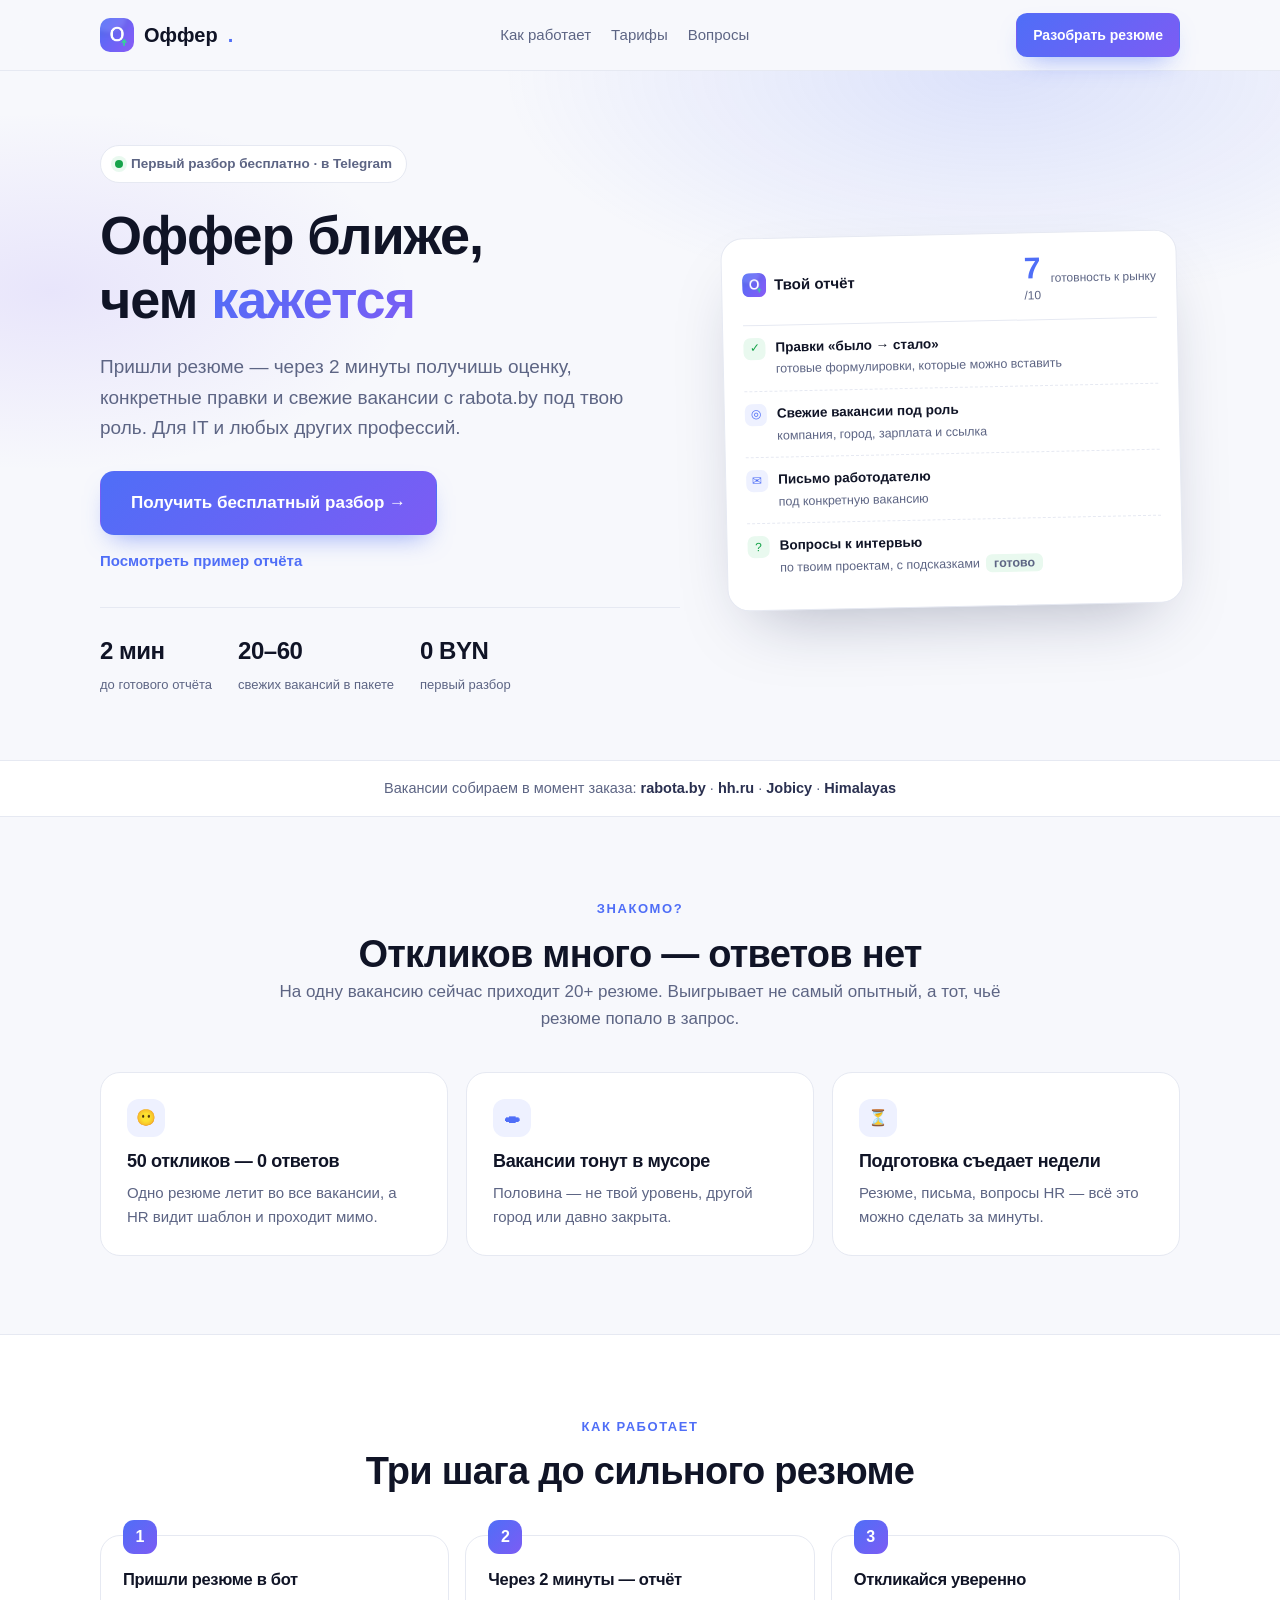
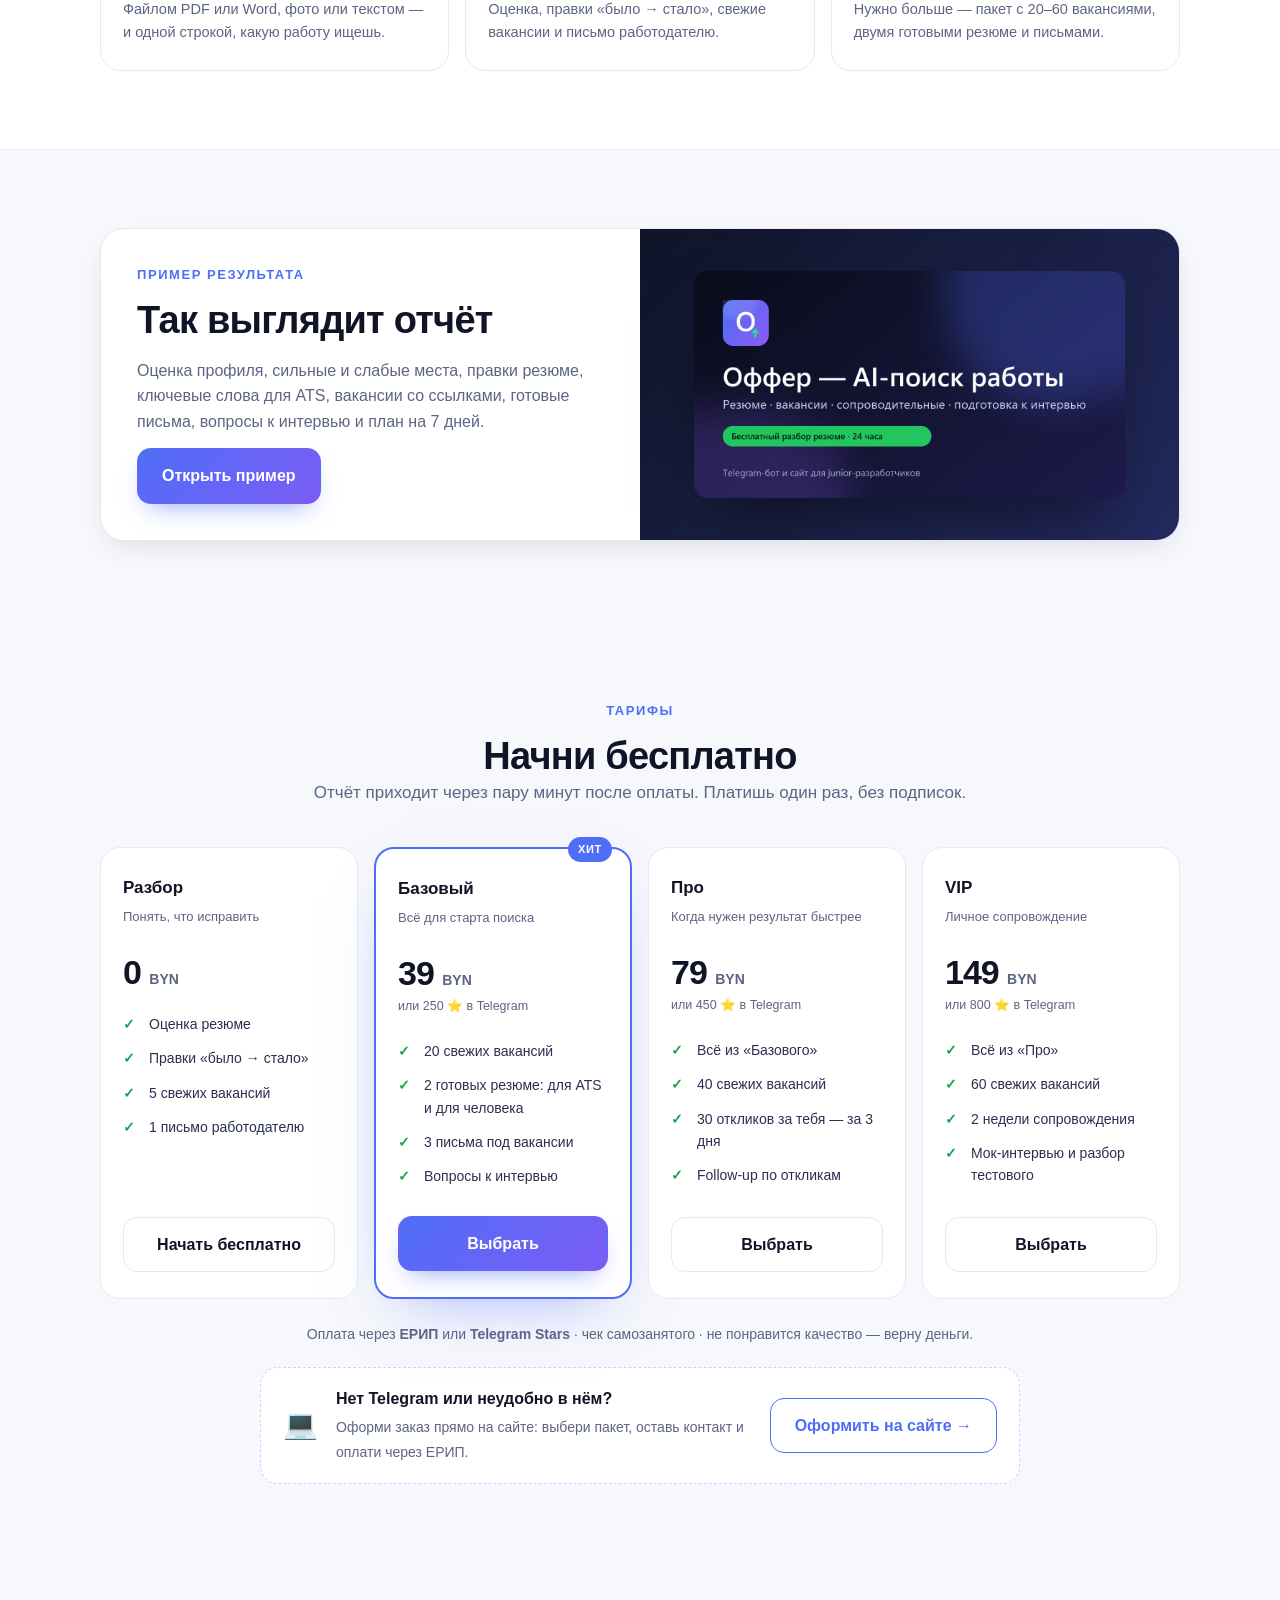
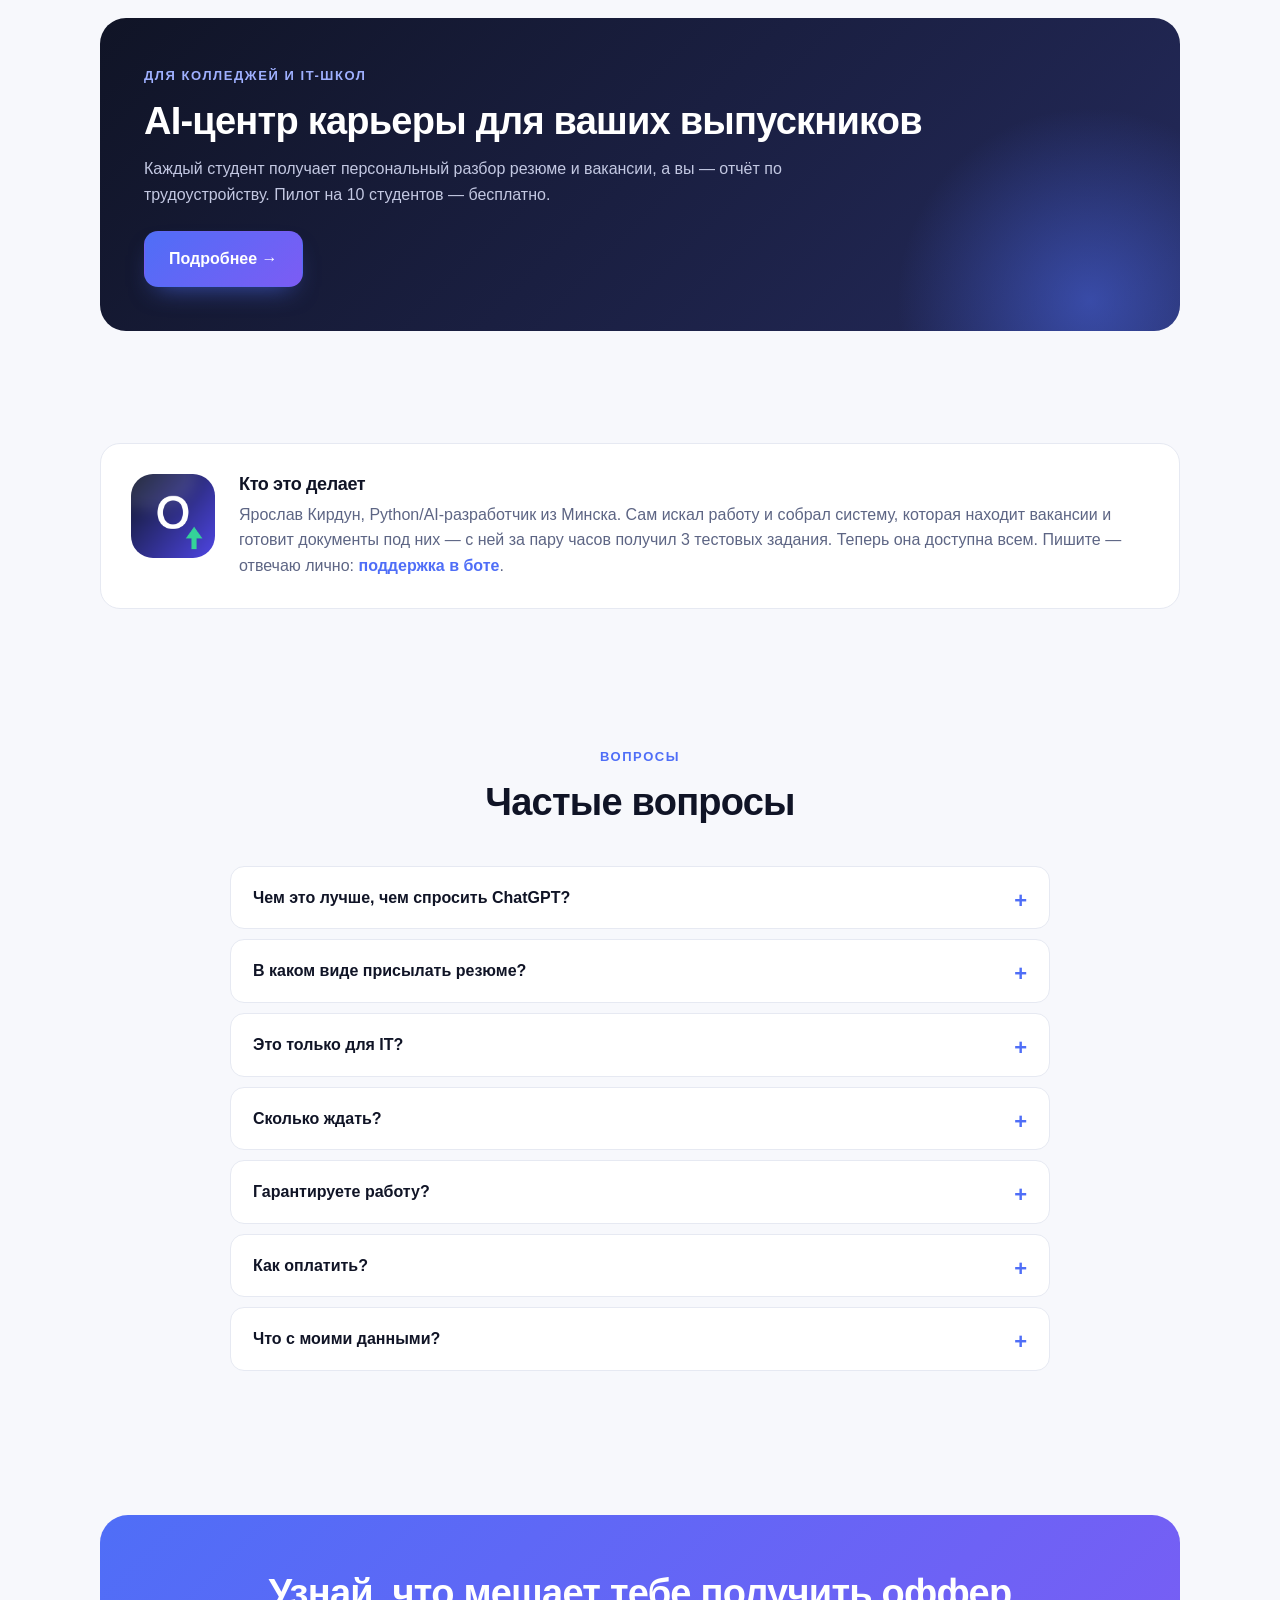
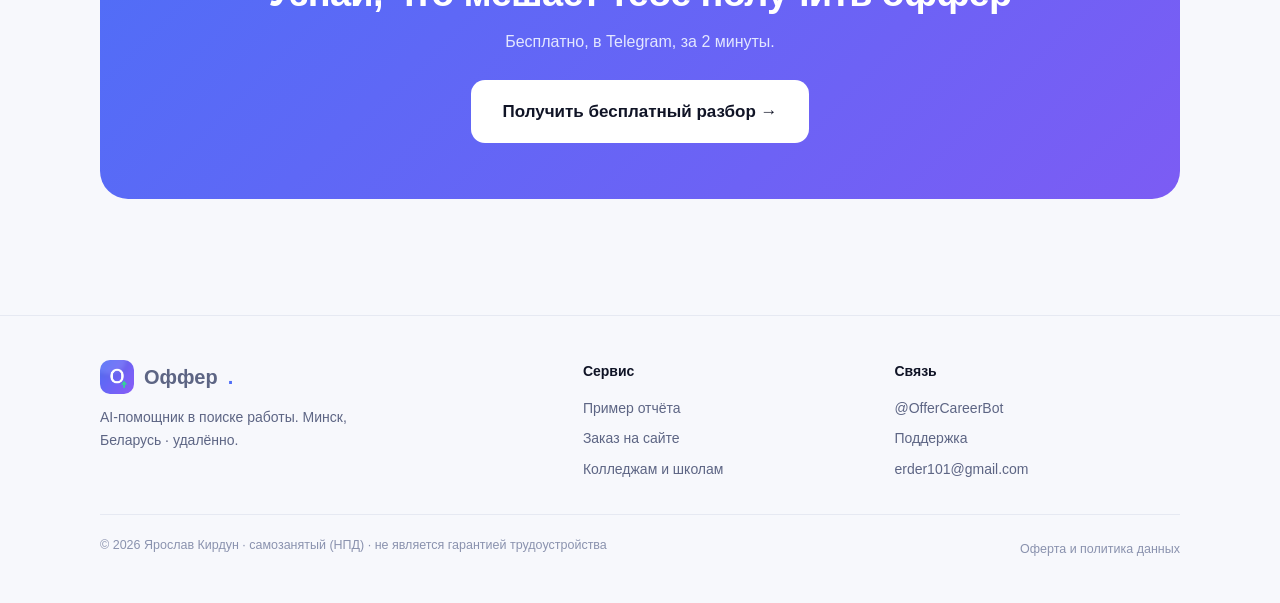
==== index.html @ de0de9fa "Site: accept PDF/Word/photo, clearer ERIP path, SEO and link previews - "How it works" and FAQ say r" ====
<!DOCTYPE html>
<html lang="ru">
<head>
<meta charset="utf-8">
<meta name="viewport" content="width=device-width, initial-scale=1">
<title>Оффер — бесплатный разбор резюме за 2 минуты | Беларусь</title>
<link rel="canonical" href="https://yarik002.github.io/offer-site/">
<meta property="og:url" content="https://yarik002.github.io/offer-site/">
<meta property="og:site_name" content="Оффер">
<meta name="twitter:card" content="summary_large_image">
<meta name="description" content="Пришли резюме в Telegram и через 2 минуты получи оценку, конкретные правки и свежие вакансии с rabota.by под твою роль. Первый разбор бесплатно. IT и любые профессии, Минск и удалённо.">
<meta property="og:title" content="Оффер — разбор резюме и свежие вакансии за 2 минуты">
<meta property="og:description" content="Оценка резюме, правки «было → стало», 5 свежих вакансий и письмо работодателю. Бесплатно, в Telegram.">
<meta property="og:image" content="https://yarik002.github.io/offer-site/assets/og-image.png">
<meta property="og:type" content="website">
<meta name="theme-color" content="#4f6ef7">
<link rel="icon" href="assets/favicon.ico" sizes="any">
<link rel="icon" type="image/png" href="assets/favicon.png">
<link rel="apple-touch-icon" href="assets/favicon.png">
<link rel="stylesheet" href="style.css?v=20261022a">
<script type="application/ld+json">{"@context": "https://schema.org", "@graph": [{"@type": "FAQPage", "mainEntity": [{"@type": "Question", "name": "Чем это лучше, чем спросить ChatGPT?", "acceptedAnswer": {"@type": "Answer", "text": "ChatGPT не знает, какие вакансии открыты сегодня. Оффер в момент заказа собирает свежие вакансии с rabota.by и hh.ru, подбирает их под твою роль и пишет правки и письма именно под них."}}, {"@type": "Question", "name": "В каком виде присылать резюме?", "acceptedAnswer": {"@type": "Answer", "text": "Как есть: файл PDF или Word, фото или скриншот, либо просто текст. Нет резюме — напиши 5–10 строк об опыте, навыках и образовании, этого хватит для разбора."}}, {"@type": "Question", "name": "Это только для IT?", "acceptedAnswer": {"@type": "Answer", "text": "Нет. Бухгалтер, маркетолог, менеджер, учитель — разбор и вакансии работают для любой профессии."}}, {"@type": "Question", "name": "Сколько ждать?", "acceptedAnswer": {"@type": "Answer", "text": "Бесплатный разбор и оплата Stars — около 2 минут. При оплате через ЕРИП отчёт приходит сразу после подтверждения платежа, обычно в течение дня."}}, {"@type": "Question", "name": "Гарантируете работу?", "acceptedAnswer": {"@type": "Answer", "text": "Нет — честно этого не может обещать никто. Гарантирую качество и сроки: если отчёт не устроит, верну деньги за пакет."}}, {"@type": "Question", "name": "Как оплатить?", "acceptedAnswer": {"@type": "Answer", "text": "Через ЕРИП в приложении банка или Telegram Stars прямо в боте. Работаю как самозанятый и выдаю чек. Никогда не прошу коды из СМС и данные карты."}}, {"@type": "Question", "name": "Что с моими данными?", "acceptedAnswer": {"@type": "Answer", "text": "Резюме используется только для твоего отчёта: его обрабатывает AI-модель, оно не публикуется и не продаётся. Удалить данные можно по запросу. Подробнее — в оферте."}}]}, {"@type": "Service", "name": "Оффер — разбор резюме и подбор вакансий", "serviceType": "Карьерная консультация, разбор резюме", "areaServed": {"@type": "Country", "name": "Беларусь"}, "url": "https://yarik002.github.io/offer-site/", "offers": [{"@type": "Offer", "name": "Бесплатный разбор", "price": "0", "priceCurrency": "BYN"}, {"@type": "Offer", "name": "Базовый", "price": "39", "priceCurrency": "BYN"}, {"@type": "Offer", "name": "Про", "price": "79", "priceCurrency": "BYN"}, {"@type": "Offer", "name": "VIP", "price": "149", "priceCurrency": "BYN"}]}]}</script>
</head>
<body>

<header class="header">
  <div class="wrap nav">
    <a class="brand" href="index.html"><img src="assets/logo-256.png" alt="">Оффер<span style="color:var(--accent)">.</span></a>
    <nav class="nav-links">
      <a href="#how">Как работает</a>
      <a href="#pricing">Тарифы</a>
      <a href="#faq">Вопросы</a>
    </nav>
    <div class="nav-cta">
      <a class="btn btn-primary btn-sm" href="https://t.me/OfferCareerBot?start=free_audit" target="_blank" rel="noopener">Разобрать резюме</a>
      <button class="burger" id="burger" aria-label="Меню">☰</button>
    </div>
  </div>
  <div class="mobile-menu" id="mobileMenu">
    <a href="#how">Как работает</a>
    <a href="#pricing">Тарифы</a>
    <a href="#faq">Вопросы</a>
    <a href="demo-report.html">Пример отчёта</a>
  </div>
</header>

<main>
  <section class="hero">
    <div class="wrap hero-grid">
      <div>
        <div class="badge"><span class="dot"></span>Первый разбор бесплатно · в Telegram</div>
        <h1>Оффер ближе,<br>чем <em>кажется</em></h1>
        <p class="lead">Пришли резюме — через 2 минуты получишь оценку, конкретные правки и свежие вакансии с rabota.by под твою роль. Для IT и любых других профессий.</p>
        <div class="cta-row">
          <a class="btn btn-primary btn-lg" href="https://t.me/OfferCareerBot?start=free_audit" target="_blank" rel="noopener">Получить бесплатный разбор →</a>
        </div>
        <a class="text-link" href="demo-report.html">Посмотреть пример отчёта</a>
        <div class="hero-stats">
          <div class="hstat"><b>2 мин</b><span>до готового отчёта</span></div>
          <div class="hstat"><b>20–60</b><span>свежих вакансий в пакете</span></div>
          <div class="hstat"><b>0 BYN</b><span>первый разбор</span></div>
        </div>
      </div>
      <div class="report-mock">
        <div class="rm-top">
          <div class="rm-brand"><img src="assets/logo-256.png" alt="">Твой отчёт</div>
          <div class="rm-score"><div><b>7</b><small>/10</small></div><div style="font-size:12px;color:var(--muted);max-width:110px">готовность к рынку</div></div>
        </div>
        <div class="rm-row"><div class="ico g">✓</div><div><b>Правки «было → стало»</b><span>готовые формулировки, которые можно вставить</span></div></div>
        <div class="rm-row"><div class="ico b">◎</div><div><b>Свежие вакансии под роль</b><span>компания, город, зарплата и ссылка</span></div></div>
        <div class="rm-row"><div class="ico b">✉</div><div><b>Письмо работодателю</b><span>под конкретную вакансию</span></div></div>
        <div class="rm-row"><div class="ico g">?</div><div><b>Вопросы к интервью</b><span>по твоим проектам, с подсказками</span><span class="rm-tag" style="margin-left:6px">готово</span></div></div>
      </div>
    </div>
  </section>

  <div class="sources">
    <div class="wrap">Вакансии собираем в момент заказа: <b>rabota.by</b> · <b>hh.ru</b> · <b>Jobicy</b> · <b>Himalayas</b></div>
  </div>

  <section class="section" id="pain">
    <div class="wrap">
      <div class="section-head">
        <span class="eyebrow">Знакомо?</span>
        <h2>Откликов много — ответов нет</h2>
        <p>На одну вакансию сейчас приходит 20+ резюме. Выигрывает не самый опытный, а тот, чьё резюме попало в запрос.</p>
      </div>
      <div class="grid g3">
        <div class="card reveal"><div class="num">😶</div><h3>50 откликов — 0 ответов</h3><p>Одно резюме летит во все вакансии, а HR видит шаблон и проходит мимо.</p></div>
        <div class="card reveal"><div class="num">🕳</div><h3>Вакансии тонут в мусоре</h3><p>Половина — не твой уровень, другой город или давно закрыта.</p></div>
        <div class="card reveal"><div class="num">⏳</div><h3>Подготовка съедает недели</h3><p>Резюме, письма, вопросы HR — всё это можно сделать за минуты.</p></div>
      </div>
    </div>
  </section>

  <section class="section band" id="how">
    <div class="wrap">
      <div class="section-head">
        <span class="eyebrow">Как работает</span>
        <h2>Три шага до сильного резюме</h2>
      </div>
      <div class="steps steps-3">
        <div class="step"><h3>Пришли резюме в бот</h3><p>Файлом PDF или Word, фото или текстом — и одной строкой, какую работу ищешь.</p></div>
        <div class="step"><h3>Через 2 минуты — отчёт</h3><p>Оценка, правки «было → стало», свежие вакансии и письмо работодателю.</p></div>
        <div class="step"><h3>Откликайся уверенно</h3><p>Нужно больше — пакет с 20–60 вакансиями, двумя готовыми резюме и письмами.</p></div>
      </div>
    </div>
  </section>

  <section class="section" id="demo">
    <div class="wrap">
      <div class="demo-card reveal">
        <div class="demo-left">
          <span class="eyebrow">Пример результата</span>
          <h2 style="margin-bottom:14px">Так выглядит отчёт</h2>
          <p style="color:var(--muted)">Оценка профиля, сильные и слабые места, правки резюме, ключевые слова для ATS, вакансии со ссылками, готовые письма, вопросы к интервью и план на 7 дней.</p>
          <div class="cta-row">
            <a class="btn btn-primary" href="demo-report.html">Открыть пример</a>
          </div>
        </div>
        <div class="demo-right">
          <img src="assets/og-image.png" alt="Пример отчёта Оффер">
        </div>
      </div>
    </div>
  </section>

  <section class="section" id="pricing">
    <div class="wrap">
      <div class="section-head">
        <span class="eyebrow">Тарифы</span>
        <h2>Начни бесплатно</h2>
        <p>Отчёт приходит через пару минут после оплаты. Платишь один раз, без подписок.</p>
      </div>
      <div class="plans">
        <div class="plan">
          <div class="pname">Разбор</div>
          <div class="pdesc">Понять, что исправить</div>
          <div class="price">0 <small>BYN</small></div>
          <ul><li>Оценка резюме</li><li>Правки «было → стало»</li><li>5 свежих вакансий</li><li>1 письмо работодателю</li></ul>
          <a class="btn btn-ghost" href="https://t.me/OfferCareerBot?start=free_audit" target="_blank" rel="noopener">Начать бесплатно</a>
        </div>
        <div class="plan hot">
          <div class="pname">Базовый</div>
          <div class="pdesc">Всё для старта поиска</div>
          <div class="price">39 <small>BYN</small></div>
          <div class="stars-price">или 250 ⭐ в Telegram</div>
          <ul><li>20 свежих вакансий</li><li>2 готовых резюме: для ATS и для человека</li><li>3 письма под вакансии</li><li>Вопросы к интервью</li></ul>
          <a class="btn btn-primary" href="https://t.me/OfferCareerBot?start=buy_base" target="_blank" rel="noopener" data-choose="base">Выбрать</a>
        </div>
        <div class="plan">
          <div class="pname">Про</div>
          <div class="pdesc">Когда нужен результат быстрее</div>
          <div class="price">79 <small>BYN</small></div>
          <div class="stars-price">или 450 ⭐ в Telegram</div>
          <ul><li>Всё из «Базового»</li><li>40 свежих вакансий</li><li>30 откликов за тебя — за 3 дня</li><li>Follow-up по откликам</li></ul>
          <a class="btn btn-ghost" href="https://t.me/OfferCareerBot?start=buy_pro" target="_blank" rel="noopener" data-choose="pro">Выбрать</a>
        </div>
        <div class="plan">
          <div class="pname">VIP</div>
          <div class="pdesc">Личное сопровождение</div>
          <div class="price">149 <small>BYN</small></div>
          <div class="stars-price">или 800 ⭐ в Telegram</div>
          <ul><li>Всё из «Про»</li><li>60 свежих вакансий</li><li>2 недели сопровождения</li><li>Мок-интервью и разбор тестового</li></ul>
          <a class="btn btn-ghost" href="https://t.me/OfferCareerBot?start=buy_vip" target="_blank" rel="noopener" data-choose="vip">Выбрать</a>
        </div>
      </div>
      <p class="pricing-note">Оплата через <b>ЕРИП</b> или <b>Telegram Stars</b> · чек самозанятого · не понравится качество — верну деньги.</p>
      <div class="site-order">
        <div class="so-ico">💻</div>
        <div class="so-text"><b>Нет Telegram или неудобно в нём?</b><span>Оформи заказ прямо на сайте: выбери пакет, оставь контакт и оплати через ЕРИП.</span></div>
        <a class="btn btn-ghost" href="order.html">Оформить на сайте →</a>
      </div>
    </div>
  </section>

  <section class="section tight" id="schools-teaser">
    <div class="wrap">
      <div class="b2b">
        <span class="eyebrow" style="color:#9fb0ff">Для колледжей и IT-школ</span>
        <h2>AI-центр карьеры для ваших выпускников</h2>
        <p>Каждый студент получает персональный разбор резюме и вакансии, а вы — отчёт по трудоустройству. Пилот на 10 студентов — бесплатно.</p>
        <a class="btn btn-primary" href="schools.html">Подробнее →</a>
      </div>
    </div>
  </section>

  <section class="section tight" id="about">
    <div class="wrap">
      <div class="about-grid">
        <img class="about-ava" src="assets/avatar-256.png" alt="">
        <div>
          <h3>Кто это делает</h3>
          <p style="color:var(--muted);margin:6px 0 0">Ярослав Кирдун, Python/AI-разработчик из Минска. Сам искал работу и собрал систему, которая находит вакансии и готовит документы под них — с ней за пару часов получил 3 тестовых задания. Теперь она доступна всем. Пишите — отвечаю лично: <a href="https://t.me/OfferCareerBot?start=support" target="_blank" rel="noopener" style="color:var(--accent);font-weight:600">поддержка в боте</a>.</p>
        </div>
      </div>
    </div>
  </section>

  <section class="section" id="faq">
    <div class="wrap">
      <div class="section-head"><span class="eyebrow">Вопросы</span><h2>Частые вопросы</h2></div>
      <div class="faq">
        <details><summary>Чем это лучше, чем спросить ChatGPT?</summary><p>ChatGPT не знает, какие вакансии открыты сегодня. Оффер в момент заказа собирает свежие вакансии с rabota.by и hh.ru, подбирает их под твою роль и пишет правки и письма именно под них.</p></details>
        <details><summary>В каком виде присылать резюме?</summary><p>Как есть: файл PDF или Word, фото или скриншот, либо просто текст. Нет резюме — напиши 5–10 строк об опыте, навыках и образовании, этого хватит для разбора.</p></details>
        <details><summary>Это только для IT?</summary><p>Нет. Бухгалтер, маркетолог, менеджер, учитель — разбор и вакансии работают для любой профессии.</p></details>
        <details><summary>Сколько ждать?</summary><p>Бесплатный разбор и оплата Stars — около 2 минут. При оплате через ЕРИП отчёт приходит сразу после подтверждения платежа, обычно в течение дня.</p></details>
        <details><summary>Гарантируете работу?</summary><p>Нет — честно этого не может обещать никто. Гарантирую качество и сроки: если отчёт не устроит, верну деньги за пакет.</p></details>
        <details><summary>Как оплатить?</summary><p>Через ЕРИП в приложении банка или Telegram Stars прямо в боте. Работаю как самозанятый и выдаю чек. Никогда не прошу коды из СМС и данные карты.</p></details>
        <details><summary>Что с моими данными?</summary><p>Резюме используется только для твоего отчёта: его обрабатывает AI-модель, оно не публикуется и не продаётся. Удалить данные можно по запросу. Подробнее — в <a href="oferta.html" style="color:var(--accent)">оферте</a>.</p></details>
      </div>
    </div>
  </section>

  <section class="section tight">
    <div class="wrap">
      <div class="final">
        <h2>Узнай, что мешает тебе получить оффер</h2>
        <p>Бесплатно, в Telegram, за 2 минуты.</p>
        <a class="btn btn-lg" href="https://t.me/OfferCareerBot?start=free_audit" target="_blank" rel="noopener">Получить бесплатный разбор →</a>
      </div>
    </div>
  </section>
</main>

<footer class="footer">
  <div class="wrap">
    <div class="footer-grid footer-3">
      <div>
        <div class="brand" style="margin-bottom:12px"><img src="assets/logo-256.png" alt="">Оффер<span style="color:var(--accent)">.</span></div>
        <p style="max-width:300px;margin:0">AI-помощник в поиске работы. Минск, Беларусь · удалённо.</p>
      </div>
      <div><b>Сервис</b><a href="demo-report.html">Пример отчёта</a><a href="order.html">Заказ на сайте</a><a href="schools.html">Колледжам и школам</a></div>
      <div><b>Связь</b><a href="https://t.me/OfferCareerBot" target="_blank" rel="noopener">@OfferCareerBot</a><a href="support.html">Поддержка</a><a href="mailto:erder101@gmail.com">erder101@gmail.com</a></div>
    </div>
    <div class="footer-bottom">
      <span>© 2026 Ярослав Кирдун · самозанятый (НПД) · не является гарантией трудоустройства</span>
      <a href="oferta.html" style="display:inline;color:var(--muted-2)">Оферта и политика данных</a>
    </div>
  </div>
</footer>

<div class="sheet" id="chooseSheet" aria-hidden="true">
  <div class="sheet-card" role="dialog" aria-modal="true" aria-labelledby="sheetTitle">
    <button type="button" class="sheet-close" data-sheet-close aria-label="Закрыть">×</button>
    <div class="sheet-plan" id="sheetPlan">Пакет «Базовый» · 39 BYN</div>
    <h3 id="sheetTitle">Где удобнее оформить?</h3>
    <div class="sheet-options">
      <a class="sheet-option tg" id="sheetTg" href="https://t.me/OfferCareerBot?start=buy_base" target="_blank" rel="noopener">
        <span class="so-badge">Быстрее</span>
        <span class="sheet-ico">✈️</span>
        <b>В Telegram</b>
        <small>Оплата Stars или ЕРИП прямо в боте. Отчёт придёт в чат через 2 минуты после оплаты.</small>
        <span class="sheet-go">Открыть бота →</span>
      </a>
      <a class="sheet-option" id="sheetSite" href="order.html?plan=base">
        <span class="sheet-ico">💻</span>
        <b>На сайте</b>
        <small>Без Telegram: оставь контакт и оплати через ЕРИП. Свяжусь и пришлю отчёт.</small>
        <span class="sheet-go">Оформить на сайте →</span>
      </a>
    </div>
  </div>
</div>

<script src="script.js?v=20261022a"></script>
</body>
</html>
---- style.css ----
/* ===== Оффер — дизайн-система ===== */
:root{
  --ink:#101426;
  --ink-2:#2a3050;
  --muted:#5d6584;
  --muted-2:#8a92ae;
  --line:#e6e9f2;
  --bg:#f7f8fc;
  --card:#ffffff;
  --accent:#4f6ef7;
  --accent-2:#7c5cf4;
  --green:#16a34a;
  --green-bg:#e9f9ef;
  --yellow:#f5b301;
  --radius:20px;
  --radius-sm:14px;
  --shadow:0 10px 30px -12px rgba(24,32,72,.18);
  --shadow-lg:0 30px 70px -30px rgba(24,32,72,.35);
  --max:1120px;
}
*{box-sizing:border-box}
html{scroll-behavior:smooth}
body{
  margin:0;background:var(--bg);color:var(--ink);
  font-family:-apple-system,"Segoe UI",Roboto,"Helvetica Neue",Arial,sans-serif;
  line-height:1.6;-webkit-font-smoothing:antialiased;
}
img{max-width:100%;display:block}
a{color:inherit;text-decoration:none}
h1,h2,h3{margin:0;line-height:1.2;letter-spacing:-.02em}
h1{font-size:clamp(30px,5vw,54px);font-weight:800}
h2{font-size:clamp(24px,3.2vw,38px);font-weight:800}
h3{font-size:18px;font-weight:700}
p{margin:0 0 14px}
.wrap{max-width:var(--max);margin:0 auto;padding:0 20px}
.section{padding:78px 0}
.section.tight{padding:56px 0}
.section-head{max-width:760px;margin:0 auto 40px;text-align:center}
.section-head p{color:var(--muted);font-size:17px}
.eyebrow{display:inline-block;font-size:13px;font-weight:700;letter-spacing:.12em;
  text-transform:uppercase;color:var(--accent);margin-bottom:12px}
.lead{color:var(--muted);font-size:clamp(16px,2vw,19px)}

/* кнопки */
.btn{display:inline-flex;align-items:center;justify-content:center;gap:8px;
  padding:14px 24px;border-radius:14px;font-weight:700;font-size:16px;
  border:1px solid transparent;cursor:pointer;transition:.18s ease;white-space:nowrap}
.btn-primary{background:linear-gradient(135deg,var(--accent),var(--accent-2));color:#fff;
  box-shadow:0 12px 26px -12px rgba(79,110,247,.65)}
.btn-primary:hover{transform:translateY(-2px);box-shadow:0 18px 34px -14px rgba(79,110,247,.8)}
.btn-green{background:var(--green);color:#fff}
.btn-green:hover{background:#138a3f;transform:translateY(-2px)}
.btn-ghost{background:#fff;border-color:var(--line);color:var(--ink)}
.btn-ghost:hover{border-color:var(--accent);color:var(--accent)}
.btn-sm{padding:10px 16px;font-size:14px;border-radius:11px}
.btn-lg{padding:17px 30px;font-size:17px}
.cta-row{display:flex;gap:12px;flex-wrap:wrap}

/* шапка */
.header{position:sticky;top:0;z-index:50;background:rgba(247,248,252,.86);
  backdrop-filter:blur(14px);border-bottom:1px solid var(--line)}
.nav{display:flex;align-items:center;justify-content:space-between;height:70px;gap:20px}
.brand{display:flex;align-items:center;gap:10px;font-weight:800;font-size:20px}
.brand img{width:34px;height:34px;border-radius:10px}
.nav-links{display:flex;gap:26px;font-size:15px;color:var(--muted)}
.nav-links a{transition:.15s}
.nav-links a:hover{color:var(--accent)}
.nav-cta{display:flex;gap:10px;align-items:center}
.burger{display:none;border:none;background:#fff;border:1px solid var(--line);border-radius:11px;
  width:44px;height:44px;font-size:20px;cursor:pointer}
.mobile-menu{display:none;border-top:1px solid var(--line);background:#fff;padding:14px 20px 20px}
.mobile-menu a{display:block;padding:11px 0;font-weight:600;color:var(--ink-2);border-bottom:1px solid var(--line)}
.mobile-menu a:last-child{border:none}
.mobile-menu.open{display:block}

/* hero */
.hero{position:relative;overflow:hidden;padding:74px 0 64px;
  background:radial-gradient(800px 380px at 78% 0%,rgba(79,110,247,.16),transparent 62%),
             radial-gradient(600px 300px at 4% 32%,rgba(124,92,244,.12),transparent 60%)}
.hero-grid{display:grid;grid-template-columns:1.12fr .88fr;gap:44px;align-items:center}
.badge{display:inline-flex;align-items:center;gap:8px;background:#fff;border:1px solid var(--line);
  border-radius:999px;padding:7px 14px;font-size:13.5px;color:var(--muted);font-weight:600;margin-bottom:20px}
.badge .dot{width:8px;height:8px;border-radius:50%;background:var(--green);box-shadow:0 0 0 4px var(--green-bg)}
.hero h1 em{font-style:normal;background:linear-gradient(135deg,var(--accent),var(--accent-2));
  -webkit-background-clip:text;background-clip:text;color:transparent}
.hero .lead{max-width:560px;margin:20px 0 28px}
.hero-stats{display:flex;gap:26px;flex-wrap:wrap;margin-top:34px;padding-top:24px;border-top:1px solid var(--line)}
.hstat b{display:block;font-size:24px;font-weight:800;letter-spacing:-.02em}
.hstat span{font-size:13px;color:var(--muted)}

/* мок-отчёт в hero */
.report-mock{background:#fff;border:1px solid var(--line);border-radius:22px;box-shadow:var(--shadow-lg);padding:20px;transform:rotate(-1.2deg)}
.rm-top{display:flex;align-items:center;justify-content:space-between;padding-bottom:14px;border-bottom:1px solid var(--line)}
.rm-brand{display:flex;align-items:center;gap:8px;font-weight:800;font-size:15px}
.rm-brand img{width:24px;height:24px;border-radius:7px}
.rm-score{display:flex;align-items:center;gap:10px}
.rm-score b{font-size:30px;color:var(--accent);line-height:1}
.rm-score small{font-size:12px;color:var(--muted);display:block}
.rm-row{display:flex;gap:10px;align-items:flex-start;padding:11px 0;border-bottom:1px dashed var(--line);font-size:13.5px}
.rm-row:last-child{border:none}
.rm-row .ico{width:22px;height:22px;border-radius:7px;display:grid;place-items:center;font-size:12px;flex:0 0 auto;margin-top:1px}
.ico.g{background:var(--green-bg);color:var(--green)}
.ico.b{background:#eef1ff;color:var(--accent)}
.rm-row b{display:block;font-size:13.5px}
.rm-row span{color:var(--muted);font-size:12.5px}
.rm-tag{background:var(--green-bg);color:var(--green);font-size:11.5px;font-weight:700;padding:2px 8px;border-radius:6px}

/* карточки */
.grid{display:grid;gap:18px}
.g2{grid-template-columns:repeat(2,1fr)}
.g3{grid-template-columns:repeat(3,1fr)}
.g4{grid-template-columns:repeat(4,1fr)}
.card{background:var(--card);border:1px solid var(--line);border-radius:var(--radius);padding:26px;transition:.2s}
.card:hover{box-shadow:var(--shadow);transform:translateY(-3px)}
.card .num{display:inline-grid;place-items:center;width:38px;height:38px;border-radius:12px;
  background:#eef1ff;color:var(--accent);font-weight:800;margin-bottom:14px}
.card p{color:var(--muted);margin:0;font-size:15px}
.card h3{margin-bottom:8px}

/* шаги */
.steps{display:grid;grid-template-columns:repeat(4,1fr);gap:16px;counter-reset:step}
.step{position:relative;background:#fff;border:1px solid var(--line);border-radius:var(--radius);padding:26px 22px}
.step::before{counter-increment:step;content:counter(step);position:absolute;top:-16px;left:22px;
  width:34px;height:34px;border-radius:11px;background:linear-gradient(135deg,var(--accent),var(--accent-2));
  color:#fff;font-weight:800;display:grid;place-items:center;font-size:16px}
.step h3{margin:8px 0 8px;font-size:16.5px}
.step p{color:var(--muted);font-size:14.5px;margin:0}

/* тарифы */
.pricing-toggle{display:flex;justify-content:center;gap:6px;background:#fff;border:1px solid var(--line);
  border-radius:12px;padding:5px;width:max-content;margin:0 auto 30px}
.pricing-toggle button{border:none;background:transparent;padding:9px 18px;border-radius:9px;font-weight:700;
  font-size:14px;color:var(--muted);cursor:pointer;transition:.15s}
.pricing-toggle button.active{background:linear-gradient(135deg,var(--accent),var(--accent-2));color:#fff}
.plans{display:grid;grid-template-columns:repeat(4,1fr);gap:16px;align-items:stretch}
.plan{position:relative;display:flex;flex-direction:column;background:#fff;border:1px solid var(--line);
  border-radius:var(--radius);padding:26px 22px;transition:.2s}
.plan:hover{box-shadow:var(--shadow);transform:translateY(-3px)}
.plan.hot{border:2px solid var(--accent);box-shadow:0 24px 60px -30px rgba(79,110,247,.55)}
.plan.hot::after{content:"ХИТ";position:absolute;top:-12px;right:18px;background:var(--accent);color:#fff;
  font-size:11px;font-weight:800;letter-spacing:.06em;padding:4px 10px;border-radius:999px}
.plan .pname{font-weight:800;font-size:17px;margin-bottom:6px}
.plan .pdesc{color:var(--muted);font-size:13px;min-height:38px;margin-bottom:10px}
.plan .price{font-size:34px;font-weight:800;letter-spacing:-.03em;line-height:1}
.plan .price small{font-size:14px;color:var(--muted);font-weight:600;letter-spacing:0}
.plan ul{list-style:none;padding:0;margin:18px 0 22px;flex:1}
.plan li{font-size:14px;color:var(--ink-2);padding:6px 0 6px 26px;position:relative}
.plan li::before{content:"✓";position:absolute;left:0;top:6px;color:var(--green);font-weight:800}
.plan .pay-note{font-size:11.5px;color:var(--muted-2);text-align:center;margin-top:10px}

/* оплата */
.pay-grid{display:grid;grid-template-columns:repeat(3,1fr);gap:16px}
.pay-card{background:#fff;border:1px solid var(--line);border-radius:var(--radius);padding:24px}
.pay-card .pico{width:44px;height:44px;border-radius:13px;display:grid;place-items:center;font-size:21px;
  background:#eef1ff;margin-bottom:14px}
.pay-card p{color:var(--muted);font-size:14.5px;margin:0}
.pay-card b{display:block;margin-bottom:6px;font-size:16px}
.stars{background:linear-gradient(135deg,#fff8e1,#fff3cd);border-color:#f3dfa2}

/* B2B баннер */
.b2b{background:linear-gradient(135deg,#101426,#242a5c);color:#fff;border-radius:26px;padding:44px;position:relative;overflow:hidden}
.b2b::after{content:"";position:absolute;inset:auto -120px -180px auto;width:420px;height:420px;
  background:radial-gradient(circle,rgba(79,110,247,.5),transparent 65%)}
.b2b h2{color:#fff;margin-bottom:12px}
.b2b p{color:#c3c8e2;max-width:640px}
.b2b .btn{margin-top:10px;position:relative;z-index:1}

/* демо */
.demo-card{display:grid;grid-template-columns:1fr 1fr;gap:0;background:#fff;border:1px solid var(--line);
  border-radius:24px;overflow:hidden;box-shadow:var(--shadow)}
.demo-left{padding:36px;display:flex;flex-direction:column;justify-content:center}
.demo-right{background:linear-gradient(135deg,#0f1428,#232a5e);padding:30px;display:flex;align-items:center;justify-content:center}
.demo-right img{border-radius:14px;box-shadow:0 30px 60px -20px rgba(0,0,0,.5);width:90%}
.score-badge{display:inline-flex;align-items:baseline;gap:6px;background:var(--green-bg);color:var(--green);
  font-weight:800;padding:8px 14px;border-radius:12px;width:max-content;margin-bottom:16px}
.score-badge b{font-size:26px}

/* faq */
.faq{max-width:820px;margin:0 auto}
.faq details{background:#fff;border:1px solid var(--line);border-radius:var(--radius-sm);padding:18px 22px;margin-bottom:10px}
.faq summary{cursor:pointer;font-weight:700;font-size:16px;list-style:none;position:relative;padding-right:26px}
.faq summary::-webkit-details-marker{display:none}
.faq summary::after{content:"+";position:absolute;right:0;top:-2px;font-size:22px;color:var(--accent);font-weight:600}
.faq details[open] summary::after{content:"–"}
.faq p{color:var(--muted);margin:12px 0 0;font-size:15px}

/* about */
.about-grid{display:grid;grid-template-columns:auto 1fr;gap:24px;align-items:start;
  background:#fff;border:1px solid var(--line);border-radius:var(--radius);padding:30px}
.about-ava{width:84px;height:84px;border-radius:22px}
.about-grid h3{margin-bottom:4px}
.about-links{display:flex;gap:16px;flex-wrap:wrap;font-size:14px}
.about-links a{color:var(--accent);font-weight:600}

/* финальный CTA */
.final{background:linear-gradient(135deg,#4f6ef7,#7c5cf4);border-radius:28px;padding:56px 40px;color:#fff;text-align:center}
.final h2{color:#fff;margin-bottom:12px}
.final p{color:#e3e7ff;max-width:600px;margin:0 auto 26px}
.final .btn{background:#fff;color:var(--ink)}
.final .btn:hover{transform:translateY(-2px)}

/* подвал */
.footer{border-top:1px solid var(--line);padding:44px 0 40px;margin-top:60px;color:var(--muted);font-size:14px}
.footer-grid{display:grid;grid-template-columns:1.4fr 1fr 1fr 1fr;gap:26px}
.footer b{color:var(--ink);display:block;margin-bottom:10px;font-size:14px}
.footer a{display:block;padding:4px 0;color:var(--muted)}
.footer a:hover{color:var(--accent)}
.footer-bottom{margin-top:30px;padding-top:20px;border-top:1px solid var(--line);
  display:flex;justify-content:space-between;gap:12px;flex-wrap:wrap;font-size:12.5px;color:var(--muted-2)}

/* анимация появления */
.reveal{opacity:0;transform:translateY(18px);transition:opacity .6s ease,transform .6s ease}
.reveal.in{opacity:1;transform:none}

/* страница школ/оферты */
.page-hero{padding:64px 0 30px;background:radial-gradient(700px 300px at 82% 0%,rgba(79,110,247,.14),transparent 60%)}
.page-hero h1{font-size:clamp(28px,4vw,44px)}
.prose{max-width:820px;margin:0 auto;background:#fff;border:1px solid var(--line);border-radius:var(--radius);padding:40px}
.prose h2{font-size:22px;margin:34px 0 12px}
.prose h2:first-child{margin-top:0}
.prose p,.prose li{color:var(--ink-2);font-size:15px}
.prose ul{padding-left:22px}
.note{background:var(--green-bg);border:1px solid #c6ecd5;border-radius:12px;padding:14px 18px;color:#14532d;font-size:14px}
.warn{background:#fff8e1;border:1px solid #f3dfa2;border-radius:12px;padding:14px 18px;color:#6b4e00;font-size:14px}

/* адаптив */
@media (max-width:980px){
  .hero-grid{grid-template-columns:1fr;gap:34px}
  .report-mock{transform:none;max-width:520px}
  .g4,.steps,.plans{grid-template-columns:repeat(2,1fr)}
  .footer-grid{grid-template-columns:1fr 1fr}
  .b2b{padding:32px 24px}
  .demo-card{grid-template-columns:1fr}
  .demo-right{display:none}
}
@media (max-width:720px){
  .nav-links,.nav-cta .btn-ghost{display:none}
  .burger{display:block}
  .section{padding:56px 0}
  .g2,.g3,.g4,.steps,.plans,.pay-grid{grid-template-columns:1fr}
  .about-grid{grid-template-columns:1fr}
  .final{padding:38px 22px}
  .prose{padding:24px 18px}
  .hero-stats{gap:18px}
  .cta-row .btn{width:100%}
  .footer-grid{grid-template-columns:1fr}
}


/* ===== Выбор способа оформления ===== */
.choice-modal{position:fixed;inset:0;background:rgba(10,14,30,.55);display:none;align-items:center;justify-content:center;padding:18px;z-index:120}
.choice-modal.open{display:flex}
.choice-card{background:#fff;border-radius:22px;max-width:600px;width:100%;padding:28px;position:relative;box-shadow:0 30px 80px rgba(15,23,42,.35)}
.choice-card h3{font-size:24px;margin:6px 0 0;letter-spacing:-.02em}
.choice-close{position:absolute;top:12px;right:14px;border:none;background:#f1f3fb;color:var(--muted);width:34px;height:34px;border-radius:10px;font-size:20px;line-height:1;cursor:pointer}
.choice-close:hover{background:#e6e9f5}
.choice-actions{display:grid;grid-template-columns:1fr 1fr;gap:12px;margin-top:18px}
.choice-option{display:block;border:1.5px solid var(--line);border-radius:16px;padding:16px;text-decoration:none;color:var(--ink);transition:.15s;background:#fff}
.choice-option:hover{border-color:var(--accent);background:#fbfcff;transform:translateY(-1px)}
.choice-option.tg{background:linear-gradient(180deg,#f6f9ff,#fff)}
.choice-ico{font-size:24px;display:block}
.choice-option b{display:block;font-size:16.5px;margin:8px 0 4px}
.choice-option small{display:block;color:var(--muted);font-size:12.5px;line-height:1.45}
.choice-note{text-align:center;color:var(--muted-2);font-size:12px;margin-top:16px}
@media(max-width:640px){.choice-actions{grid-template-columns:1fr}.choice-card{padding:22px}}

.bot-status{display:inline-flex;align-items:center;gap:6px;font-size:11.5px;font-weight:700;padding:6px 10px;border-radius:999px;white-space:nowrap;line-height:1;border:1px solid var(--line);background:#f7f9ff;color:var(--muted)}
.bot-status.online{background:#e9f9ef;color:#166534;border-color:#bbf7d0}
.bot-status.offline{background:#fff7e6;color:#92400e;border-color:#fde68a}
@media(max-width:760px){.bot-status{display:none}}


/* ===== Шапка: аккуратные строки без наездов ===== */
.nav{flex-wrap:nowrap;min-height:70px}
.brand{flex-shrink:0;white-space:nowrap}
.nav-links{flex-wrap:nowrap;white-space:nowrap;min-width:0;gap:20px}
.nav-links a{white-space:nowrap}
.nav-cta{flex-shrink:0;flex-wrap:nowrap}
.header .nav-cta .btn{white-space:nowrap}
@media(max-width:1460px){.nav-cta .bot-status,.header .bot-status{display:none}}
@media(max-width:1280px){.nav-links{display:none}.burger{display:block}}
@media(max-width:1080px){.nav-cta .btn-ghost{display:none}}
@media(max-width:520px){.header .brand{font-size:18px}}


/* ===== Чистая главная (21.10): одна главная кнопка, меньше шума ===== */
.text-link{display:inline-block;margin-top:14px;color:var(--accent);font-weight:600;font-size:15px}
.text-link:hover{text-decoration:underline}
.sources{border-top:1px solid var(--line);border-bottom:1px solid var(--line);background:#fff;
  padding:16px 0;text-align:center;color:var(--muted);font-size:14.5px}
.sources b{color:var(--ink-2)}
.band{background:#fff;border-top:1px solid var(--line);border-bottom:1px solid var(--line)}
.steps.steps-3{grid-template-columns:repeat(3,1fr)}
.plan .stars-price{font-size:12.5px;color:var(--muted);margin-top:6px}
.plan .btn{width:100%}
.pricing-note{text-align:center;color:var(--muted);font-size:14px;margin:24px auto 0;max-width:720px;line-height:1.7}
.pricing-note a{color:var(--accent);font-weight:600}
.footer-grid.footer-3{grid-template-columns:1.6fr 1fr 1fr}
.header .nav-links{display:flex}
.header .burger{display:none}
@media (max-width:980px){.steps.steps-3{grid-template-columns:1fr}}
@media (max-width:760px){
  .header .nav-links{display:none}
  .header .burger{display:block}
  .footer-grid.footer-3{grid-template-columns:1fr}
  .hero{padding:44px 0 40px}
}
@media (max-width:760px){
  .header .burger,.mobile-menu{display:none !important}
  .hero-stats{display:grid;grid-template-columns:repeat(3,1fr);gap:10px}
  .hstat b{font-size:19px}
  .hstat span{font-size:12px;line-height:1.35;display:block}
}

/* ===== Выбор «Telegram или сайт» после «Выбрать» (22.10) ===== */
.site-order{display:flex;align-items:center;gap:18px;max-width:760px;margin:20px auto 0;background:#fff;
  border:1.5px dashed #c9d3ff;border-radius:18px;padding:18px 22px}
.site-order .so-ico{font-size:28px;flex:0 0 auto}
.site-order .so-text{flex:1;min-width:0}
.site-order .so-text b{display:block;font-size:16px;margin-bottom:2px}
.site-order .so-text span{color:var(--muted);font-size:14px}
.site-order .btn{flex:0 0 auto;border-color:var(--accent);color:var(--accent)}
.site-order .btn:hover{background:var(--accent);color:#fff}
.sheet{position:fixed;inset:0;z-index:120;display:none;align-items:center;justify-content:center;
  padding:18px;background:rgba(10,14,30,.55);backdrop-filter:blur(3px)}
.sheet.open{display:flex;animation:sheetFade .18s ease}
.sheet-card{position:relative;background:#fff;border-radius:24px;width:100%;max-width:620px;padding:28px;
  box-shadow:0 30px 80px rgba(15,23,42,.35);animation:sheetUp .22s ease}
.sheet-card h3{font-size:24px;margin:4px 0 18px}
.sheet-plan{display:inline-block;background:#eef1ff;color:var(--accent);font-weight:700;font-size:13px;
  padding:5px 12px;border-radius:999px}
.sheet-close{position:absolute;top:14px;right:14px;width:36px;height:36px;border:none;border-radius:11px;
  background:#f1f3fb;color:var(--muted);font-size:22px;line-height:1;cursor:pointer}
.sheet-close:hover{background:#e6e9f5}
.sheet-options{display:grid;grid-template-columns:1fr 1fr;gap:14px}
.sheet-option{position:relative;display:flex;flex-direction:column;gap:6px;border:1.5px solid var(--line);
  border-radius:18px;padding:20px;background:#fff;transition:.15s}
.sheet-option:hover{border-color:var(--accent);transform:translateY(-2px);box-shadow:var(--shadow)}
.sheet-option.tg{border-color:var(--accent);background:linear-gradient(180deg,#f4f6ff,#fff)}
.sheet-ico{font-size:28px}
.sheet-option b{font-size:18px}
.sheet-option small{color:var(--muted);font-size:13.5px;line-height:1.5;flex:1}
.sheet-go{margin-top:8px;font-weight:700;color:var(--accent);font-size:15px}
.so-badge{position:absolute;top:14px;right:14px;background:var(--green);color:#fff;font-size:11px;font-weight:800;
  padding:3px 9px;border-radius:999px;letter-spacing:.03em}
@keyframes sheetFade{from{opacity:0}to{opacity:1}}
@keyframes sheetUp{from{transform:translateY(16px);opacity:.6}to{transform:none;opacity:1}}
@media (max-width:640px){
  .site-order{flex-direction:column;text-align:center;gap:10px}
  .site-order .btn{width:100%}
  .sheet{align-items:flex-end;padding:0}
  .sheet-card{border-radius:24px 24px 0 0;padding:24px 18px 28px;max-height:92vh;overflow:auto}
  .sheet-options{grid-template-columns:1fr}
}
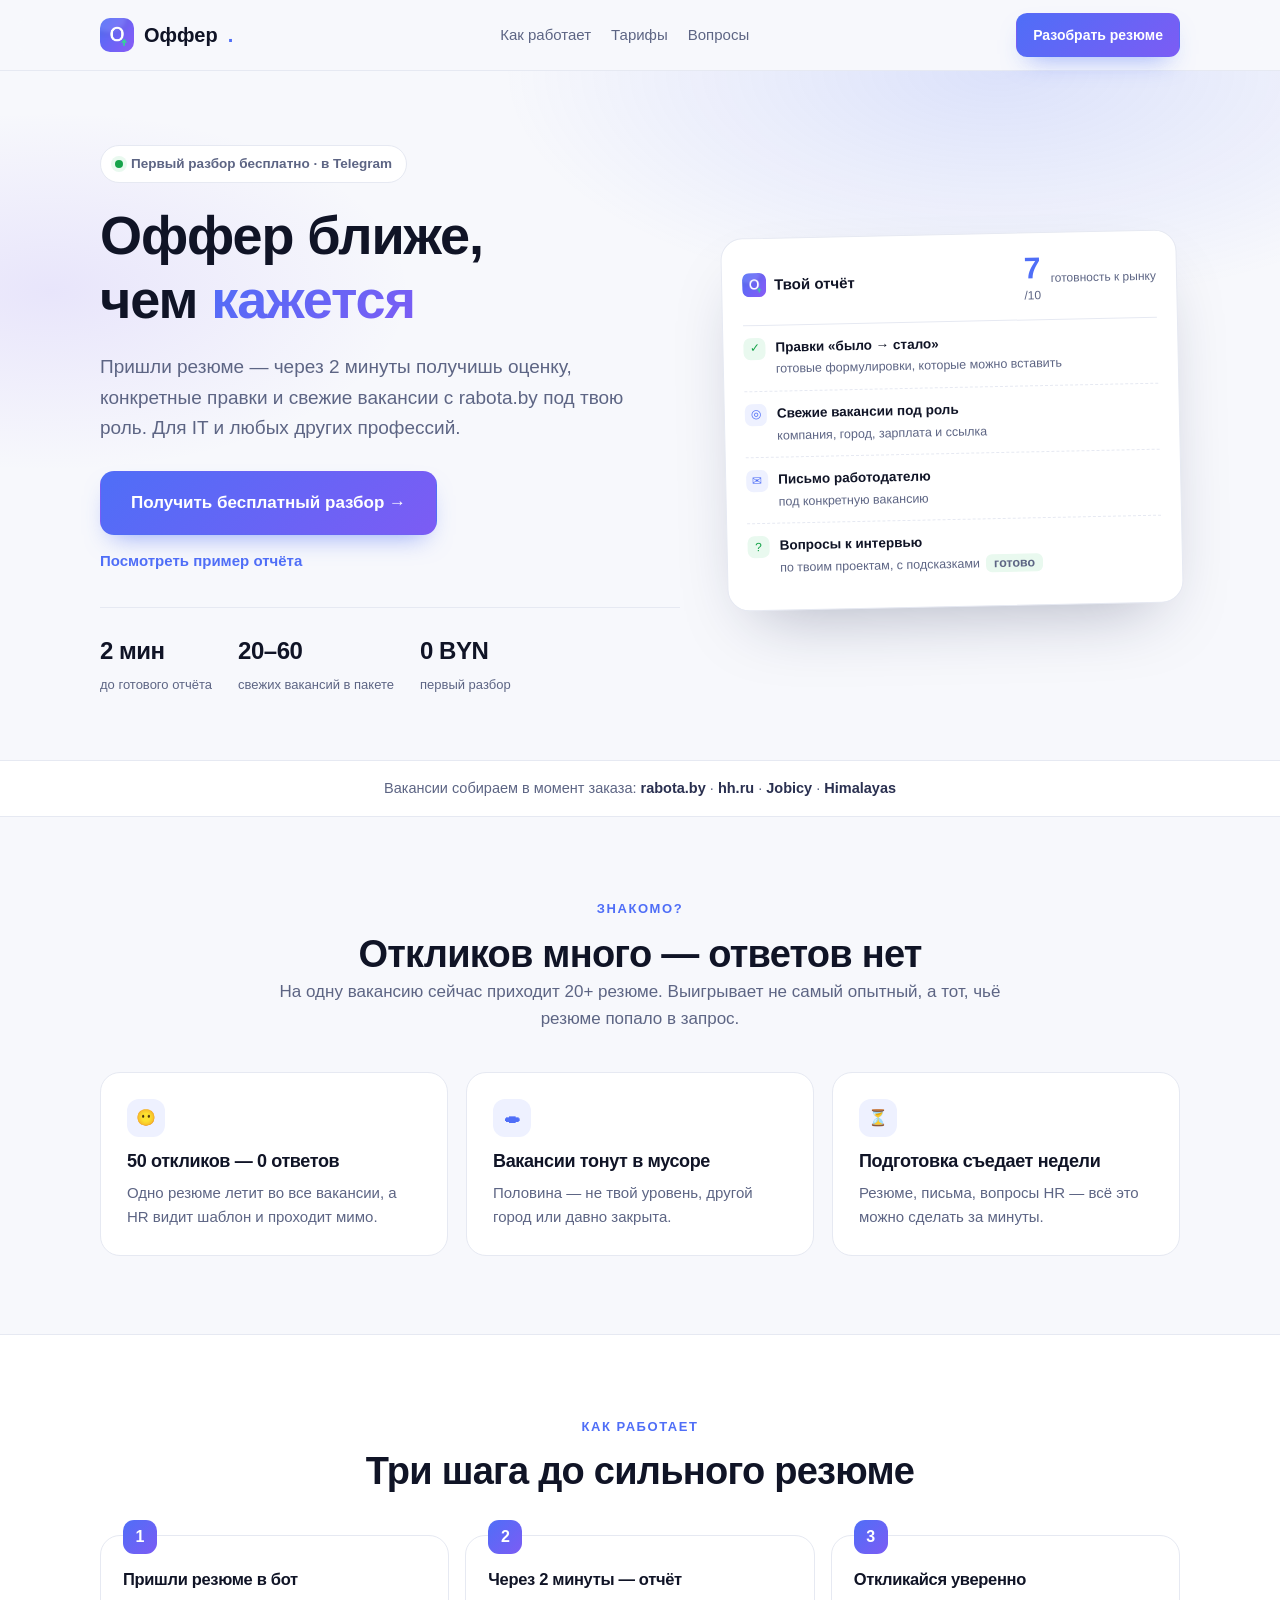
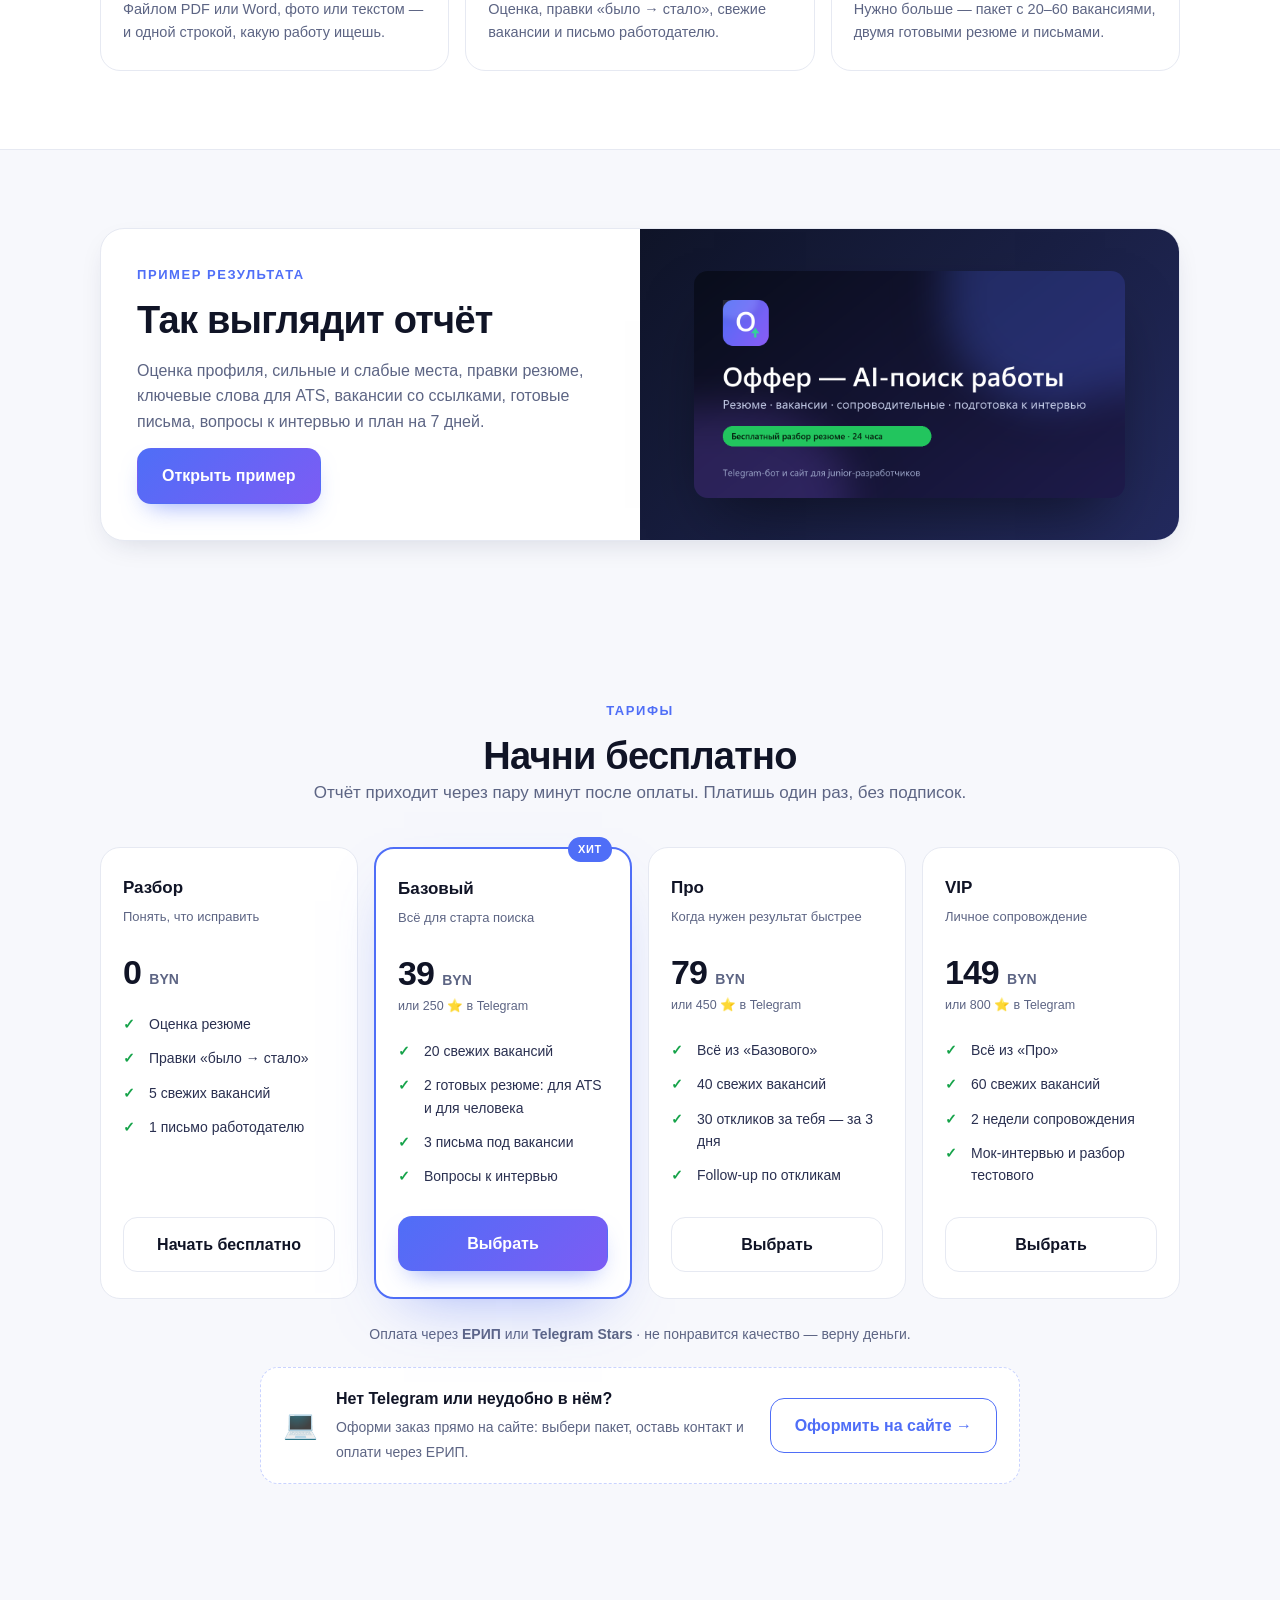
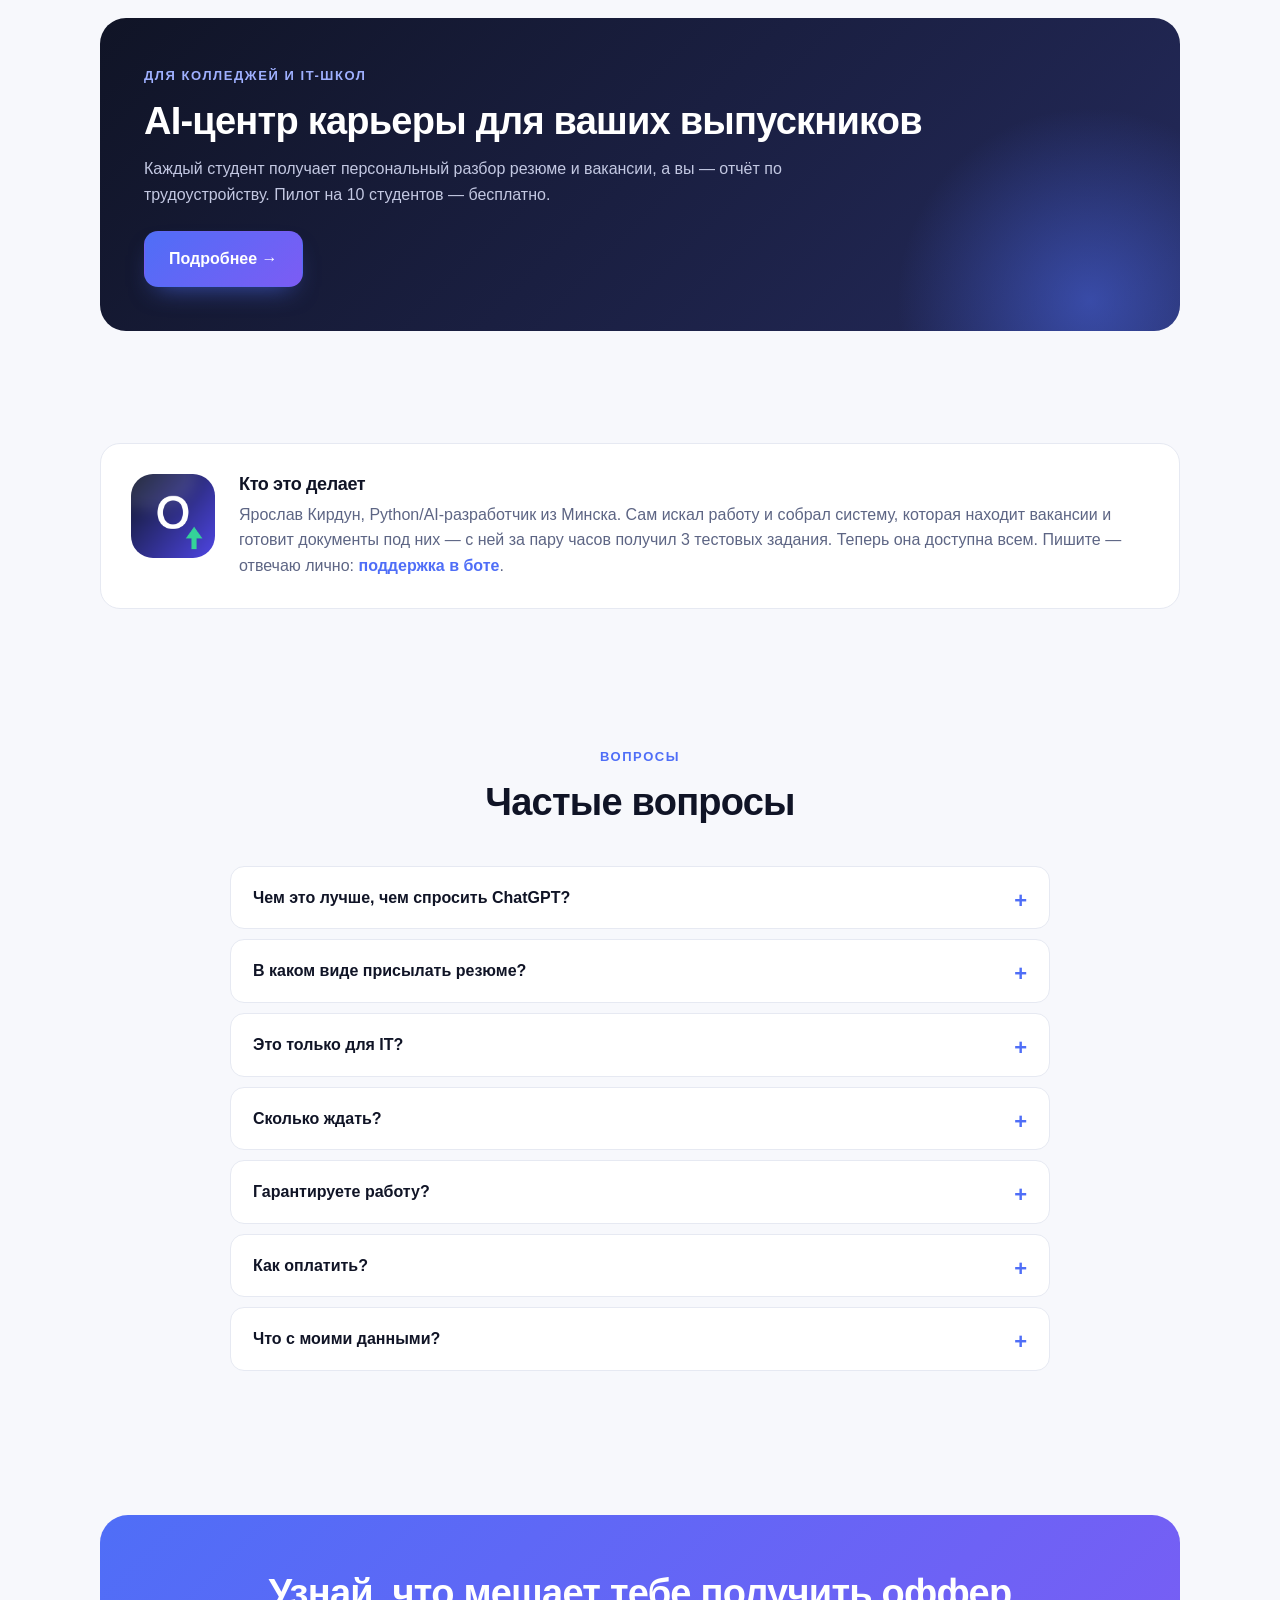
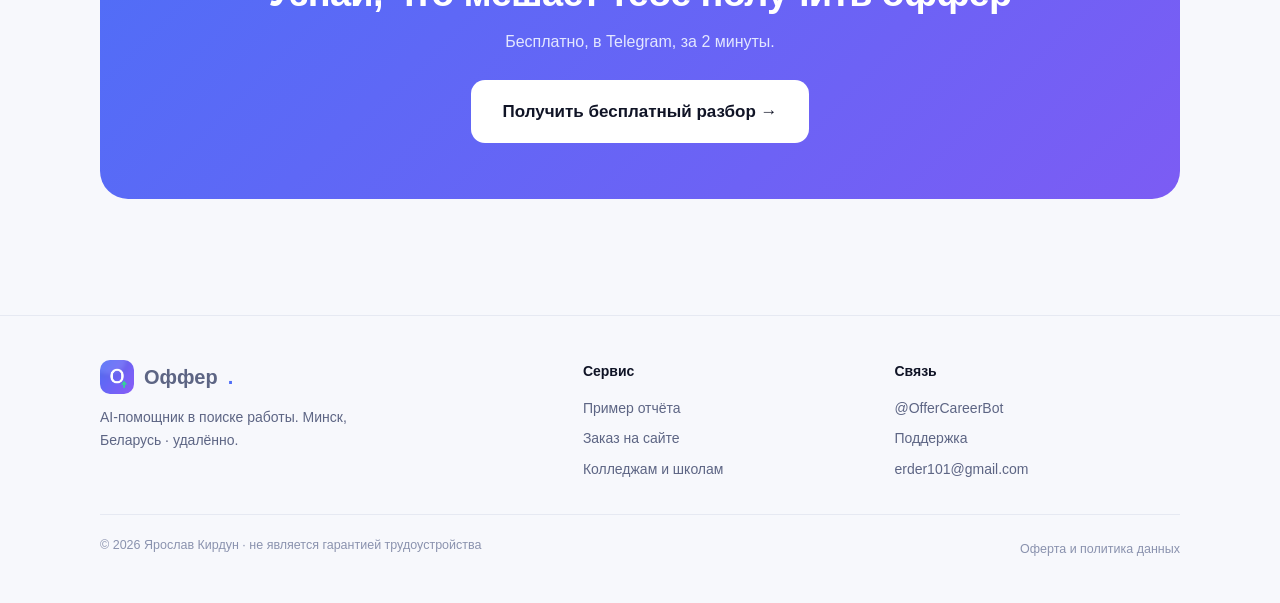
==== commit 6d06daff: "Site: drop self-employed (NPD) claims until registration is done The owner is not registered as an N" ====
--- a/index.html
+++ b/index.html
@@ -18,7 +18,7 @@
 <link rel="icon" type="image/png" href="assets/favicon.png">
 <link rel="apple-touch-icon" href="assets/favicon.png">
 <link rel="stylesheet" href="style.css?v=20261022a">
-<script type="application/ld+json">{"@context": "https://schema.org", "@graph": [{"@type": "FAQPage", "mainEntity": [{"@type": "Question", "name": "Чем это лучше, чем спросить ChatGPT?", "acceptedAnswer": {"@type": "Answer", "text": "ChatGPT не знает, какие вакансии открыты сегодня. Оффер в момент заказа собирает свежие вакансии с rabota.by и hh.ru, подбирает их под твою роль и пишет правки и письма именно под них."}}, {"@type": "Question", "name": "В каком виде присылать резюме?", "acceptedAnswer": {"@type": "Answer", "text": "Как есть: файл PDF или Word, фото или скриншот, либо просто текст. Нет резюме — напиши 5–10 строк об опыте, навыках и образовании, этого хватит для разбора."}}, {"@type": "Question", "name": "Это только для IT?", "acceptedAnswer": {"@type": "Answer", "text": "Нет. Бухгалтер, маркетолог, менеджер, учитель — разбор и вакансии работают для любой профессии."}}, {"@type": "Question", "name": "Сколько ждать?", "acceptedAnswer": {"@type": "Answer", "text": "Бесплатный разбор и оплата Stars — около 2 минут. При оплате через ЕРИП отчёт приходит сразу после подтверждения платежа, обычно в течение дня."}}, {"@type": "Question", "name": "Гарантируете работу?", "acceptedAnswer": {"@type": "Answer", "text": "Нет — честно этого не может обещать никто. Гарантирую качество и сроки: если отчёт не устроит, верну деньги за пакет."}}, {"@type": "Question", "name": "Как оплатить?", "acceptedAnswer": {"@type": "Answer", "text": "Через ЕРИП в приложении банка или Telegram Stars прямо в боте. Работаю как самозанятый и выдаю чек. Никогда не прошу коды из СМС и данные карты."}}, {"@type": "Question", "name": "Что с моими данными?", "acceptedAnswer": {"@type": "Answer", "text": "Резюме используется только для твоего отчёта: его обрабатывает AI-модель, оно не публикуется и не продаётся. Удалить данные можно по запросу. Подробнее — в оферте."}}]}, {"@type": "Service", "name": "Оффер — разбор резюме и подбор вакансий", "serviceType": "Карьерная консультация, разбор резюме", "areaServed": {"@type": "Country", "name": "Беларусь"}, "url": "https://yarik002.github.io/offer-site/", "offers": [{"@type": "Offer", "name": "Бесплатный разбор", "price": "0", "priceCurrency": "BYN"}, {"@type": "Offer", "name": "Базовый", "price": "39", "priceCurrency": "BYN"}, {"@type": "Offer", "name": "Про", "price": "79", "priceCurrency": "BYN"}, {"@type": "Offer", "name": "VIP", "price": "149", "priceCurrency": "BYN"}]}]}</script>
+<script type="application/ld+json">{"@context": "https://schema.org", "@graph": [{"@type": "FAQPage", "mainEntity": [{"@type": "Question", "name": "Чем это лучше, чем спросить ChatGPT?", "acceptedAnswer": {"@type": "Answer", "text": "ChatGPT не знает, какие вакансии открыты сегодня. Оффер в момент заказа собирает свежие вакансии с rabota.by и hh.ru, подбирает их под твою роль и пишет правки и письма именно под них."}}, {"@type": "Question", "name": "В каком виде присылать резюме?", "acceptedAnswer": {"@type": "Answer", "text": "Как есть: файл PDF или Word, фото или скриншот, либо просто текст. Нет резюме — напиши 5–10 строк об опыте, навыках и образовании, этого хватит для разбора."}}, {"@type": "Question", "name": "Это только для IT?", "acceptedAnswer": {"@type": "Answer", "text": "Нет. Бухгалтер, маркетолог, менеджер, учитель — разбор и вакансии работают для любой профессии."}}, {"@type": "Question", "name": "Сколько ждать?", "acceptedAnswer": {"@type": "Answer", "text": "Бесплатный разбор и оплата Stars — около 2 минут. При оплате через ЕРИП отчёт приходит сразу после подтверждения платежа, обычно в течение дня."}}, {"@type": "Question", "name": "Гарантируете работу?", "acceptedAnswer": {"@type": "Answer", "text": "Нет — честно этого не может обещать никто. Гарантирую качество и сроки: если отчёт не устроит, верну деньги за пакет."}}, {"@type": "Question", "name": "Как оплатить?", "acceptedAnswer": {"@type": "Answer", "text": "Через ЕРИП в приложении банка или Telegram Stars прямо в боте. Никогда не прошу коды из СМС и данные карты."}}, {"@type": "Question", "name": "Что с моими данными?", "acceptedAnswer": {"@type": "Answer", "text": "Резюме используется только для твоего отчёта: его обрабатывает AI-модель, оно не публикуется и не продаётся. Удалить данные можно по запросу. Подробнее — в оферте."}}]}, {"@type": "Service", "name": "Оффер — разбор резюме и подбор вакансий", "serviceType": "Карьерная консультация, разбор резюме", "areaServed": {"@type": "Country", "name": "Беларусь"}, "url": "https://yarik002.github.io/offer-site/", "offers": [{"@type": "Offer", "name": "Бесплатный разбор", "price": "0", "priceCurrency": "BYN"}, {"@type": "Offer", "name": "Базовый", "price": "39", "priceCurrency": "BYN"}, {"@type": "Offer", "name": "Про", "price": "79", "priceCurrency": "BYN"}, {"@type": "Offer", "name": "VIP", "price": "149", "priceCurrency": "BYN"}]}]}</script>
 </head>
 <body>
 
@@ -164,7 +164,7 @@
           <a class="btn btn-ghost" href="https://t.me/OfferCareerBot?start=buy_vip" target="_blank" rel="noopener" data-choose="vip">Выбрать</a>
         </div>
       </div>
-      <p class="pricing-note">Оплата через <b>ЕРИП</b> или <b>Telegram Stars</b> · чек самозанятого · не понравится качество — верну деньги.</p>
+      <p class="pricing-note">Оплата через <b>ЕРИП</b> или <b>Telegram Stars</b> · не понравится качество — верну деньги.</p>
       <div class="site-order">
         <div class="so-ico">💻</div>
         <div class="so-text"><b>Нет Telegram или неудобно в нём?</b><span>Оформи заказ прямо на сайте: выбери пакет, оставь контакт и оплати через ЕРИП.</span></div>
@@ -205,7 +205,7 @@
         <details><summary>Это только для IT?</summary><p>Нет. Бухгалтер, маркетолог, менеджер, учитель — разбор и вакансии работают для любой профессии.</p></details>
         <details><summary>Сколько ждать?</summary><p>Бесплатный разбор и оплата Stars — около 2 минут. При оплате через ЕРИП отчёт приходит сразу после подтверждения платежа, обычно в течение дня.</p></details>
         <details><summary>Гарантируете работу?</summary><p>Нет — честно этого не может обещать никто. Гарантирую качество и сроки: если отчёт не устроит, верну деньги за пакет.</p></details>
-        <details><summary>Как оплатить?</summary><p>Через ЕРИП в приложении банка или Telegram Stars прямо в боте. Работаю как самозанятый и выдаю чек. Никогда не прошу коды из СМС и данные карты.</p></details>
+        <details><summary>Как оплатить?</summary><p>Через ЕРИП в приложении банка или Telegram Stars прямо в боте. Никогда не прошу коды из СМС и данные карты.</p></details>
         <details><summary>Что с моими данными?</summary><p>Резюме используется только для твоего отчёта: его обрабатывает AI-модель, оно не публикуется и не продаётся. Удалить данные можно по запросу. Подробнее — в <a href="oferta.html" style="color:var(--accent)">оферте</a>.</p></details>
       </div>
     </div>
@@ -233,7 +233,7 @@
       <div><b>Связь</b><a href="https://t.me/OfferCareerBot" target="_blank" rel="noopener">@OfferCareerBot</a><a href="support.html">Поддержка</a><a href="mailto:erder101@gmail.com">erder101@gmail.com</a></div>
     </div>
     <div class="footer-bottom">
-      <span>© 2026 Ярослав Кирдун · самозанятый (НПД) · не является гарантией трудоустройства</span>
+      <span>© 2026 Ярослав Кирдун · не является гарантией трудоустройства</span>
       <a href="oferta.html" style="display:inline;color:var(--muted-2)">Оферта и политика данных</a>
     </div>
   </div>
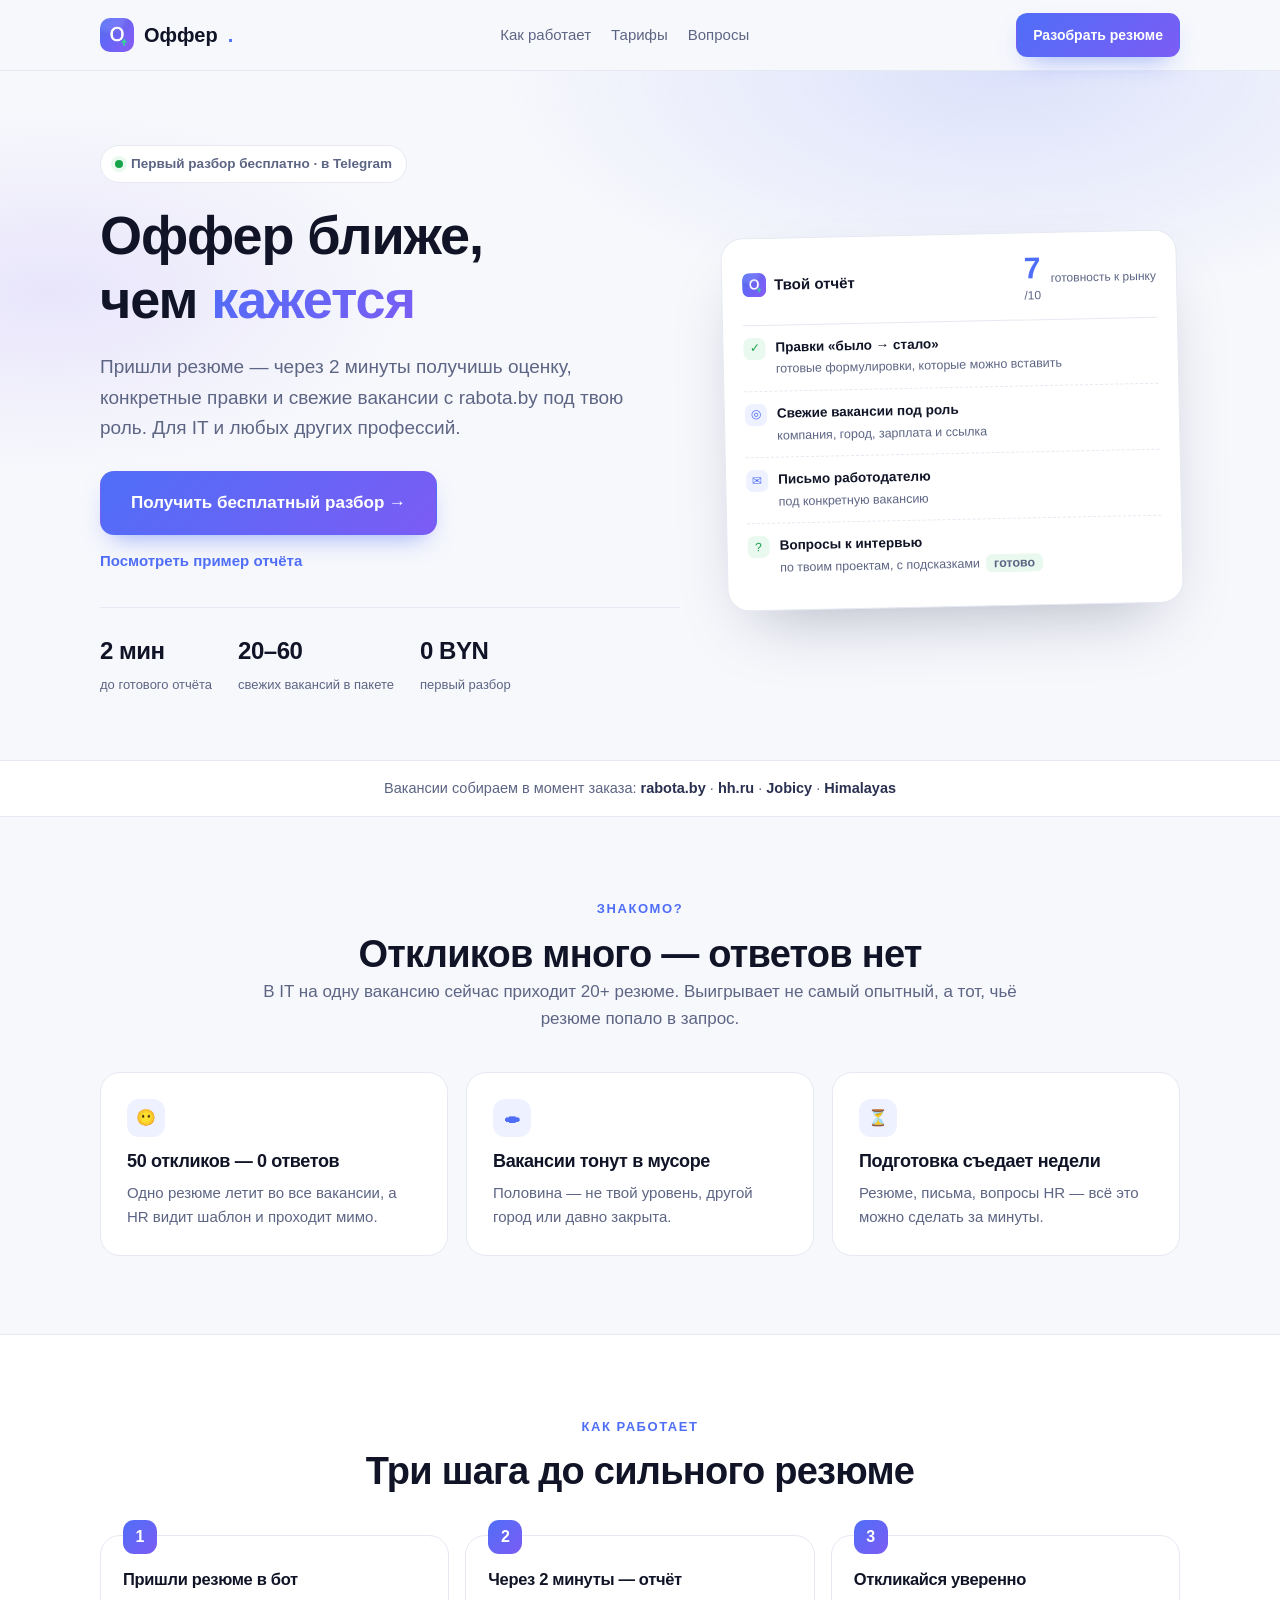
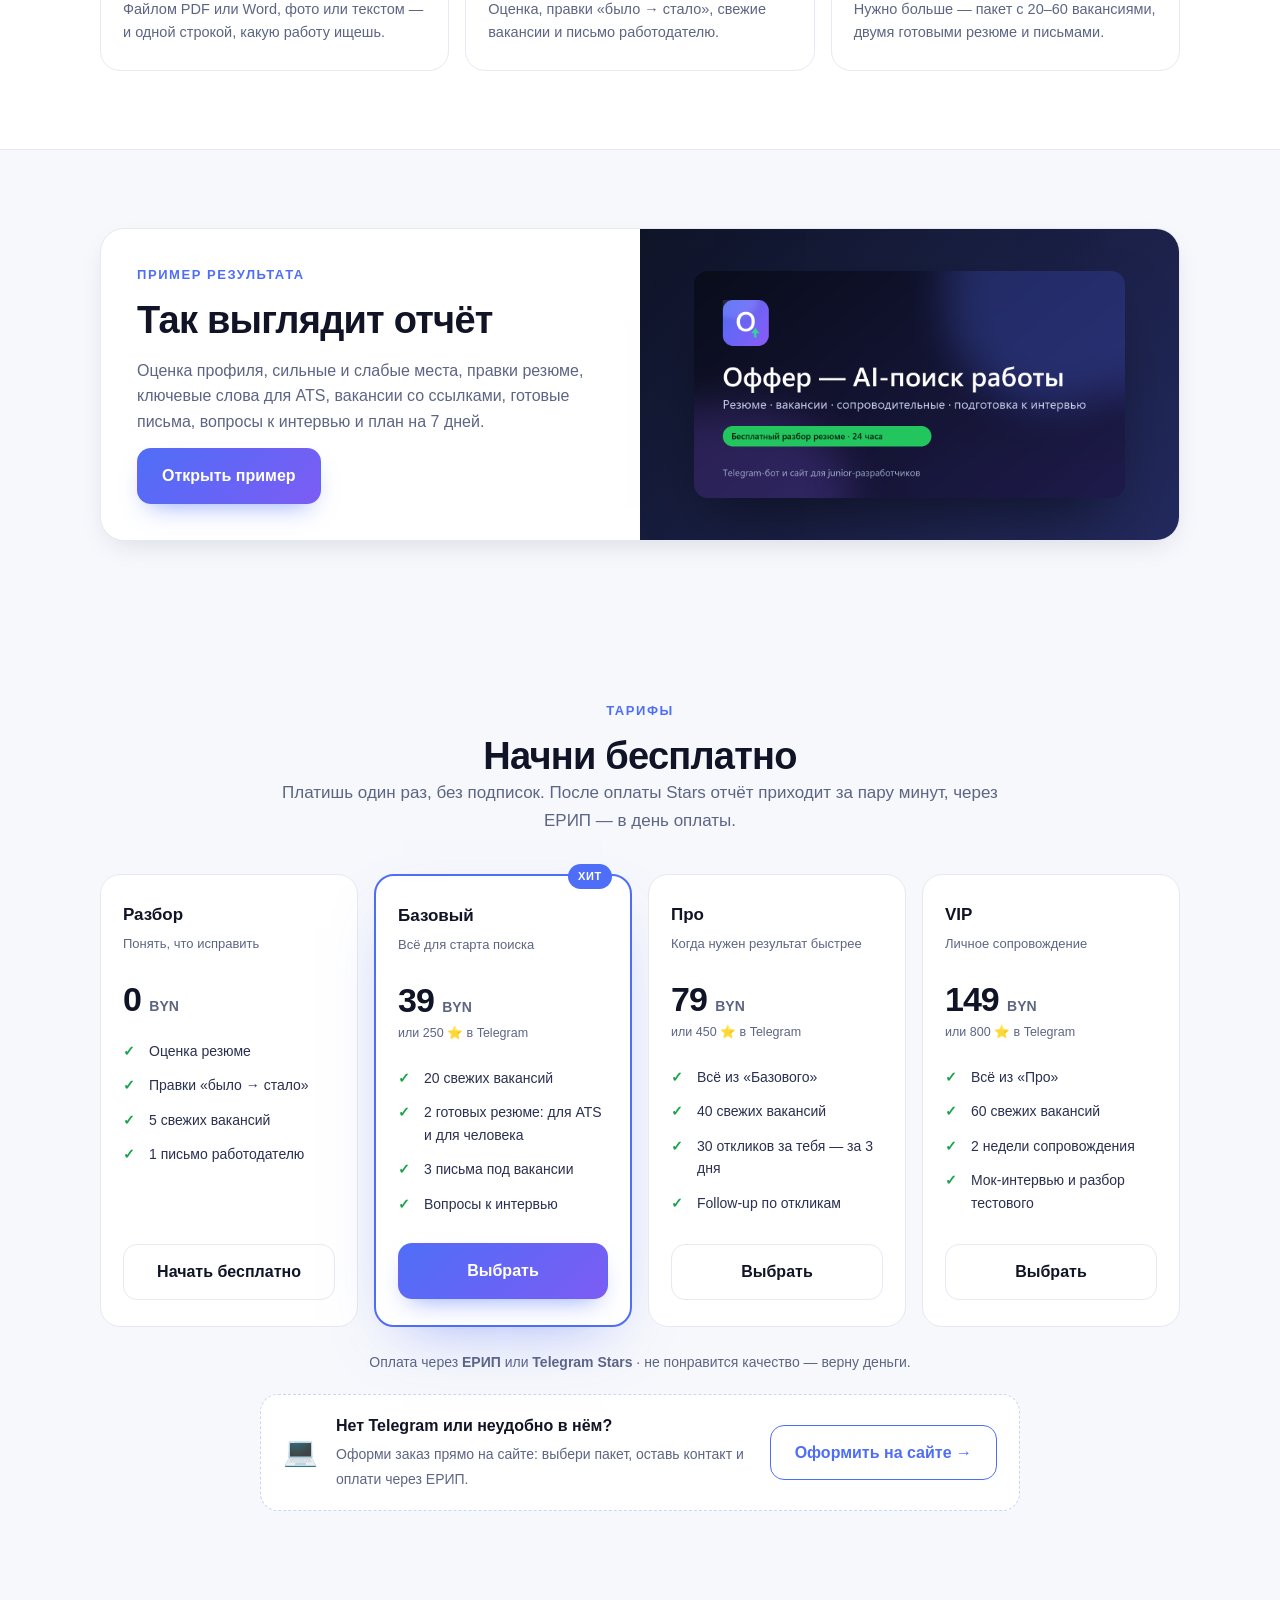
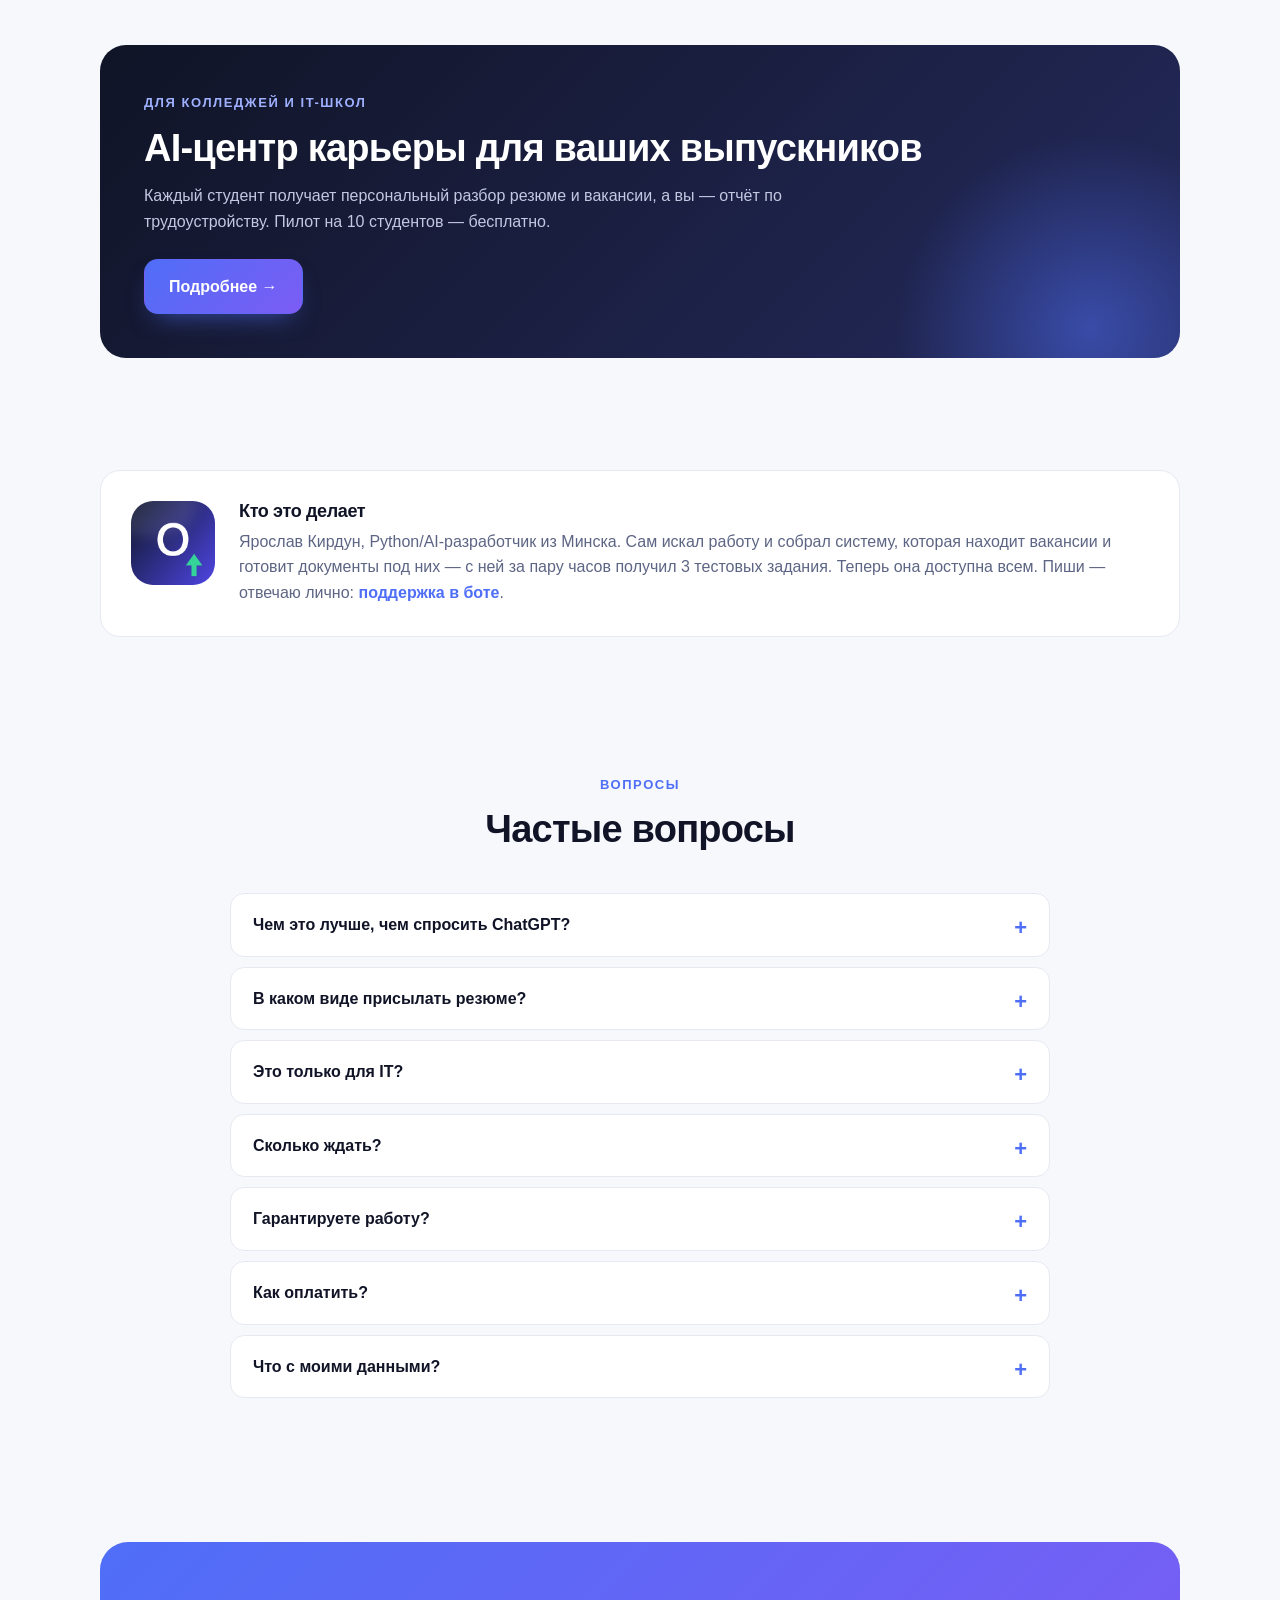
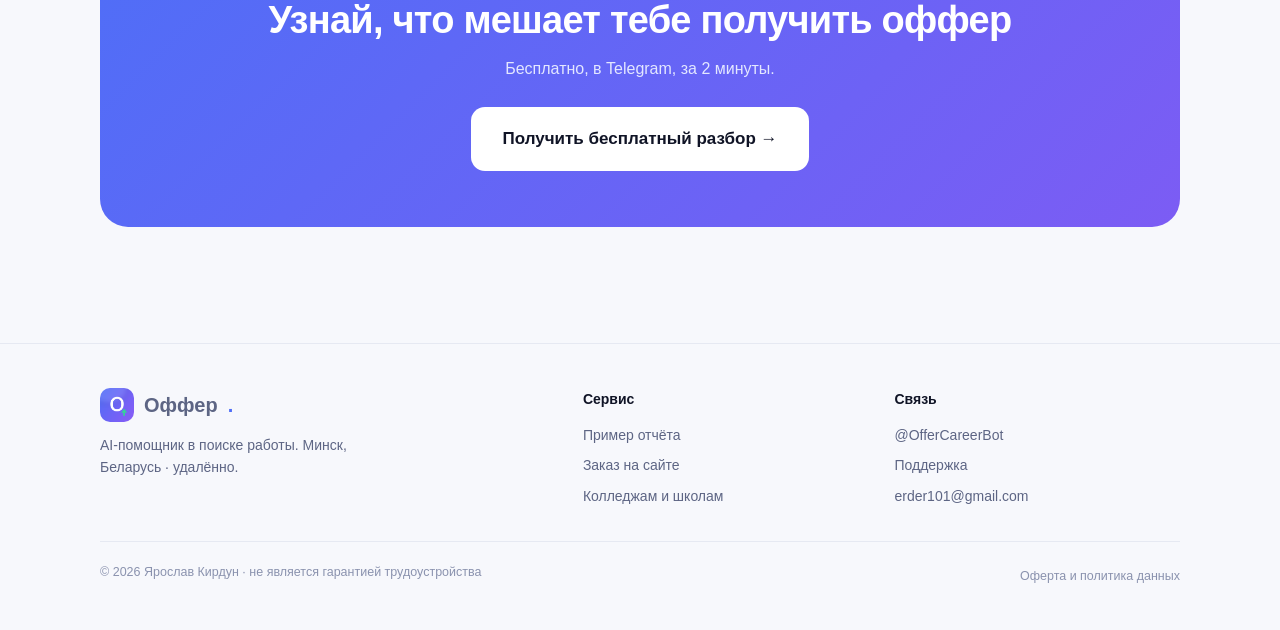
==== commit b5c4e412: "Site: honest delivery times, one name for the free audit, drop old admin page - ERIP orders say "rep" ====
--- a/index.html
+++ b/index.html
@@ -18,7 +18,7 @@
 <link rel="icon" type="image/png" href="assets/favicon.png">
 <link rel="apple-touch-icon" href="assets/favicon.png">
 <link rel="stylesheet" href="style.css?v=20261022a">
-<script type="application/ld+json">{"@context": "https://schema.org", "@graph": [{"@type": "FAQPage", "mainEntity": [{"@type": "Question", "name": "Чем это лучше, чем спросить ChatGPT?", "acceptedAnswer": {"@type": "Answer", "text": "ChatGPT не знает, какие вакансии открыты сегодня. Оффер в момент заказа собирает свежие вакансии с rabota.by и hh.ru, подбирает их под твою роль и пишет правки и письма именно под них."}}, {"@type": "Question", "name": "В каком виде присылать резюме?", "acceptedAnswer": {"@type": "Answer", "text": "Как есть: файл PDF или Word, фото или скриншот, либо просто текст. Нет резюме — напиши 5–10 строк об опыте, навыках и образовании, этого хватит для разбора."}}, {"@type": "Question", "name": "Это только для IT?", "acceptedAnswer": {"@type": "Answer", "text": "Нет. Бухгалтер, маркетолог, менеджер, учитель — разбор и вакансии работают для любой профессии."}}, {"@type": "Question", "name": "Сколько ждать?", "acceptedAnswer": {"@type": "Answer", "text": "Бесплатный разбор и оплата Stars — около 2 минут. При оплате через ЕРИП отчёт приходит сразу после подтверждения платежа, обычно в течение дня."}}, {"@type": "Question", "name": "Гарантируете работу?", "acceptedAnswer": {"@type": "Answer", "text": "Нет — честно этого не может обещать никто. Гарантирую качество и сроки: если отчёт не устроит, верну деньги за пакет."}}, {"@type": "Question", "name": "Как оплатить?", "acceptedAnswer": {"@type": "Answer", "text": "Через ЕРИП в приложении банка или Telegram Stars прямо в боте. Никогда не прошу коды из СМС и данные карты."}}, {"@type": "Question", "name": "Что с моими данными?", "acceptedAnswer": {"@type": "Answer", "text": "Резюме используется только для твоего отчёта: его обрабатывает AI-модель, оно не публикуется и не продаётся. Удалить данные можно по запросу. Подробнее — в оферте."}}]}, {"@type": "Service", "name": "Оффер — разбор резюме и подбор вакансий", "serviceType": "Карьерная консультация, разбор резюме", "areaServed": {"@type": "Country", "name": "Беларусь"}, "url": "https://yarik002.github.io/offer-site/", "offers": [{"@type": "Offer", "name": "Бесплатный разбор", "price": "0", "priceCurrency": "BYN"}, {"@type": "Offer", "name": "Базовый", "price": "39", "priceCurrency": "BYN"}, {"@type": "Offer", "name": "Про", "price": "79", "priceCurrency": "BYN"}, {"@type": "Offer", "name": "VIP", "price": "149", "priceCurrency": "BYN"}]}]}</script>
+<script type="application/ld+json">{"@context": "https://schema.org", "@graph": [{"@type": "FAQPage", "mainEntity": [{"@type": "Question", "name": "Чем это лучше, чем спросить ChatGPT?", "acceptedAnswer": {"@type": "Answer", "text": "ChatGPT не знает, какие вакансии открыты сегодня. Оффер в момент заказа собирает свежие вакансии с rabota.by и hh.ru, подбирает их под твою роль и пишет правки и письма именно под них."}}, {"@type": "Question", "name": "В каком виде присылать резюме?", "acceptedAnswer": {"@type": "Answer", "text": "Как есть: файл PDF или Word, фото или скриншот, либо просто текст. Нет резюме — напиши 5–10 строк об опыте, навыках и образовании, этого хватит для разбора."}}, {"@type": "Question", "name": "Это только для IT?", "acceptedAnswer": {"@type": "Answer", "text": "Нет. Бухгалтер, маркетолог, менеджер, учитель — разбор и вакансии работают для любой профессии."}}, {"@type": "Question", "name": "Сколько ждать?", "acceptedAnswer": {"@type": "Answer", "text": "Бесплатный разбор и оплата Stars — около 2 минут. При оплате через ЕРИП отчёт приходит, как только платёж поступит, — обычно в тот же день."}}, {"@type": "Question", "name": "Гарантируете работу?", "acceptedAnswer": {"@type": "Answer", "text": "Нет — честно этого не может обещать никто. Гарантирую качество и сроки: если отчёт не устроит, верну деньги за пакет."}}, {"@type": "Question", "name": "Как оплатить?", "acceptedAnswer": {"@type": "Answer", "text": "Через ЕРИП в приложении банка или Telegram Stars прямо в боте. Никогда не прошу коды из СМС и данные карты."}}, {"@type": "Question", "name": "Что с моими данными?", "acceptedAnswer": {"@type": "Answer", "text": "Резюме используется только для твоего отчёта: его обрабатывает AI-модель, оно не публикуется и не продаётся. Удалить данные можно по запросу. Подробнее — в оферте."}}]}, {"@type": "Service", "name": "Оффер — разбор резюме и подбор вакансий", "serviceType": "Карьерная консультация, разбор резюме", "areaServed": {"@type": "Country", "name": "Беларусь"}, "url": "https://yarik002.github.io/offer-site/", "offers": [{"@type": "Offer", "name": "Бесплатный разбор", "price": "0", "priceCurrency": "BYN"}, {"@type": "Offer", "name": "Базовый", "price": "39", "priceCurrency": "BYN"}, {"@type": "Offer", "name": "Про", "price": "79", "priceCurrency": "BYN"}, {"@type": "Offer", "name": "VIP", "price": "149", "priceCurrency": "BYN"}]}]}</script>
 </head>
 <body>
 
@@ -82,7 +82,7 @@
       <div class="section-head">
         <span class="eyebrow">Знакомо?</span>
         <h2>Откликов много — ответов нет</h2>
-        <p>На одну вакансию сейчас приходит 20+ резюме. Выигрывает не самый опытный, а тот, чьё резюме попало в запрос.</p>
+        <p>В IT на одну вакансию сейчас приходит 20+ резюме. Выигрывает не самый опытный, а тот, чьё резюме попало в запрос.</p>
       </div>
       <div class="grid g3">
         <div class="card reveal"><div class="num">😶</div><h3>50 откликов — 0 ответов</h3><p>Одно резюме летит во все вакансии, а HR видит шаблон и проходит мимо.</p></div>
@@ -129,7 +129,7 @@
       <div class="section-head">
         <span class="eyebrow">Тарифы</span>
         <h2>Начни бесплатно</h2>
-        <p>Отчёт приходит через пару минут после оплаты. Платишь один раз, без подписок.</p>
+        <p>Платишь один раз, без подписок. После оплаты Stars отчёт приходит за пару минут, через ЕРИП — в день оплаты.</p>
       </div>
       <div class="plans">
         <div class="plan">
@@ -190,7 +190,7 @@
         <img class="about-ava" src="assets/avatar-256.png" alt="">
         <div>
           <h3>Кто это делает</h3>
-          <p style="color:var(--muted);margin:6px 0 0">Ярослав Кирдун, Python/AI-разработчик из Минска. Сам искал работу и собрал систему, которая находит вакансии и готовит документы под них — с ней за пару часов получил 3 тестовых задания. Теперь она доступна всем. Пишите — отвечаю лично: <a href="https://t.me/OfferCareerBot?start=support" target="_blank" rel="noopener" style="color:var(--accent);font-weight:600">поддержка в боте</a>.</p>
+          <p style="color:var(--muted);margin:6px 0 0">Ярослав Кирдун, Python/AI-разработчик из Минска. Сам искал работу и собрал систему, которая находит вакансии и готовит документы под них — с ней за пару часов получил 3 тестовых задания. Теперь она доступна всем. Пиши — отвечаю лично: <a href="https://t.me/OfferCareerBot?start=support" target="_blank" rel="noopener" style="color:var(--accent);font-weight:600">поддержка в боте</a>.</p>
         </div>
       </div>
     </div>
@@ -203,7 +203,7 @@
         <details><summary>Чем это лучше, чем спросить ChatGPT?</summary><p>ChatGPT не знает, какие вакансии открыты сегодня. Оффер в момент заказа собирает свежие вакансии с rabota.by и hh.ru, подбирает их под твою роль и пишет правки и письма именно под них.</p></details>
         <details><summary>В каком виде присылать резюме?</summary><p>Как есть: файл PDF или Word, фото или скриншот, либо просто текст. Нет резюме — напиши 5–10 строк об опыте, навыках и образовании, этого хватит для разбора.</p></details>
         <details><summary>Это только для IT?</summary><p>Нет. Бухгалтер, маркетолог, менеджер, учитель — разбор и вакансии работают для любой профессии.</p></details>
-        <details><summary>Сколько ждать?</summary><p>Бесплатный разбор и оплата Stars — около 2 минут. При оплате через ЕРИП отчёт приходит сразу после подтверждения платежа, обычно в течение дня.</p></details>
+        <details><summary>Сколько ждать?</summary><p>Бесплатный разбор и оплата Stars — около 2 минут. При оплате через ЕРИП отчёт приходит, как только платёж поступит, — обычно в тот же день.</p></details>
         <details><summary>Гарантируете работу?</summary><p>Нет — честно этого не может обещать никто. Гарантирую качество и сроки: если отчёт не устроит, верну деньги за пакет.</p></details>
         <details><summary>Как оплатить?</summary><p>Через ЕРИП в приложении банка или Telegram Stars прямо в боте. Никогда не прошу коды из СМС и данные карты.</p></details>
         <details><summary>Что с моими данными?</summary><p>Резюме используется только для твоего отчёта: его обрабатывает AI-модель, оно не публикуется и не продаётся. Удалить данные можно по запросу. Подробнее — в <a href="oferta.html" style="color:var(--accent)">оферте</a>.</p></details>
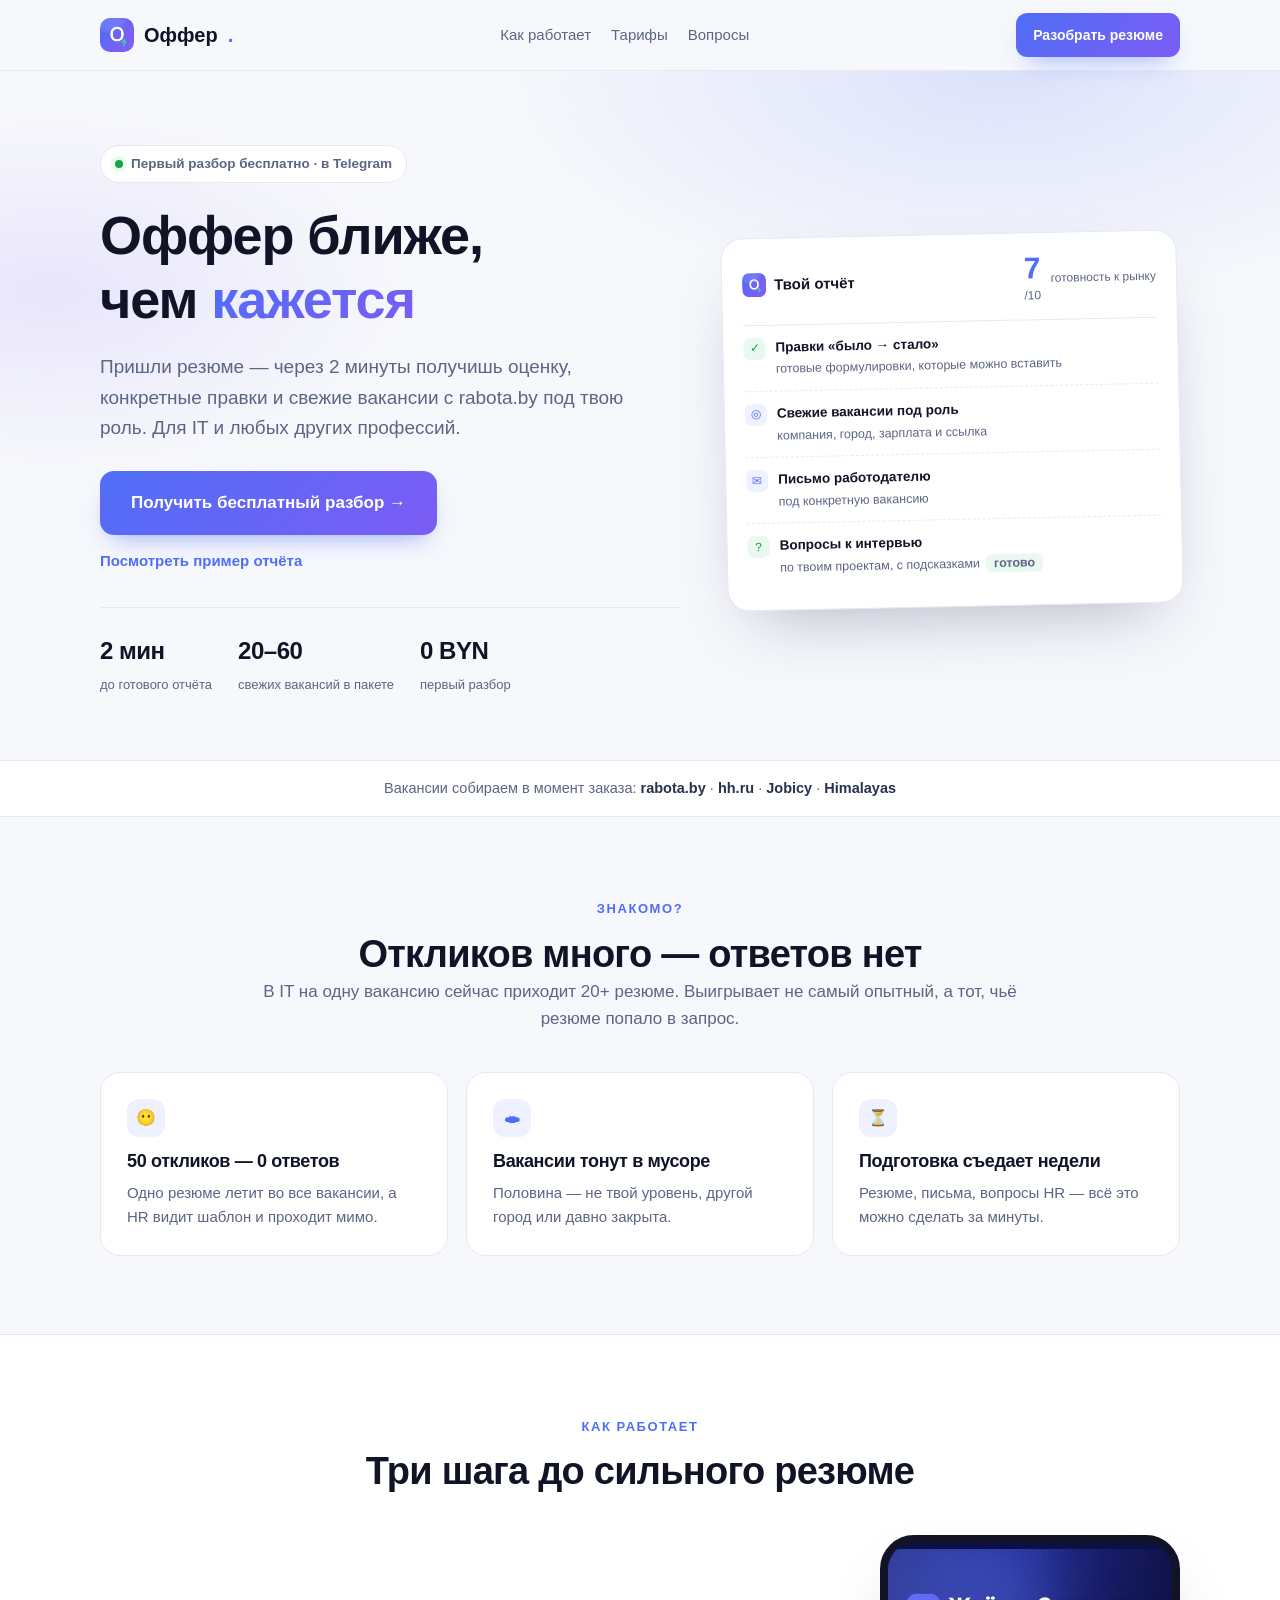
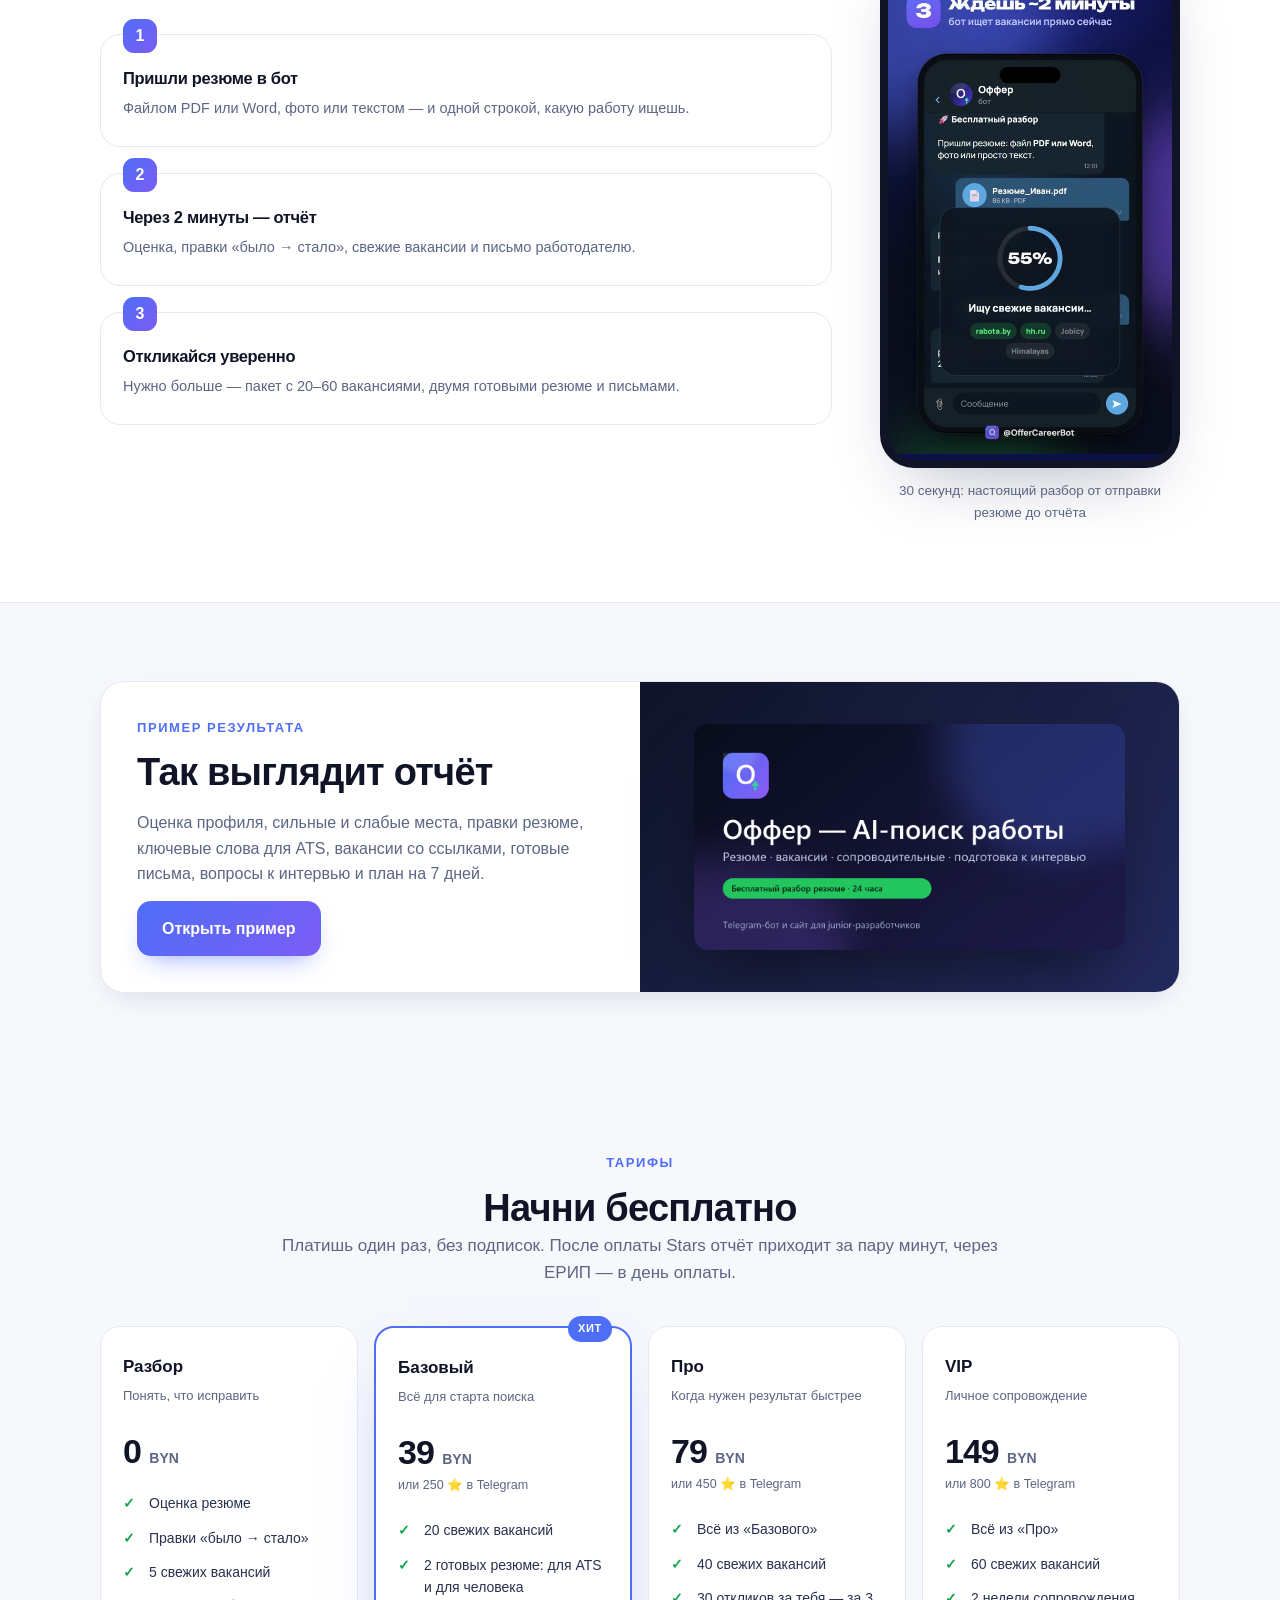
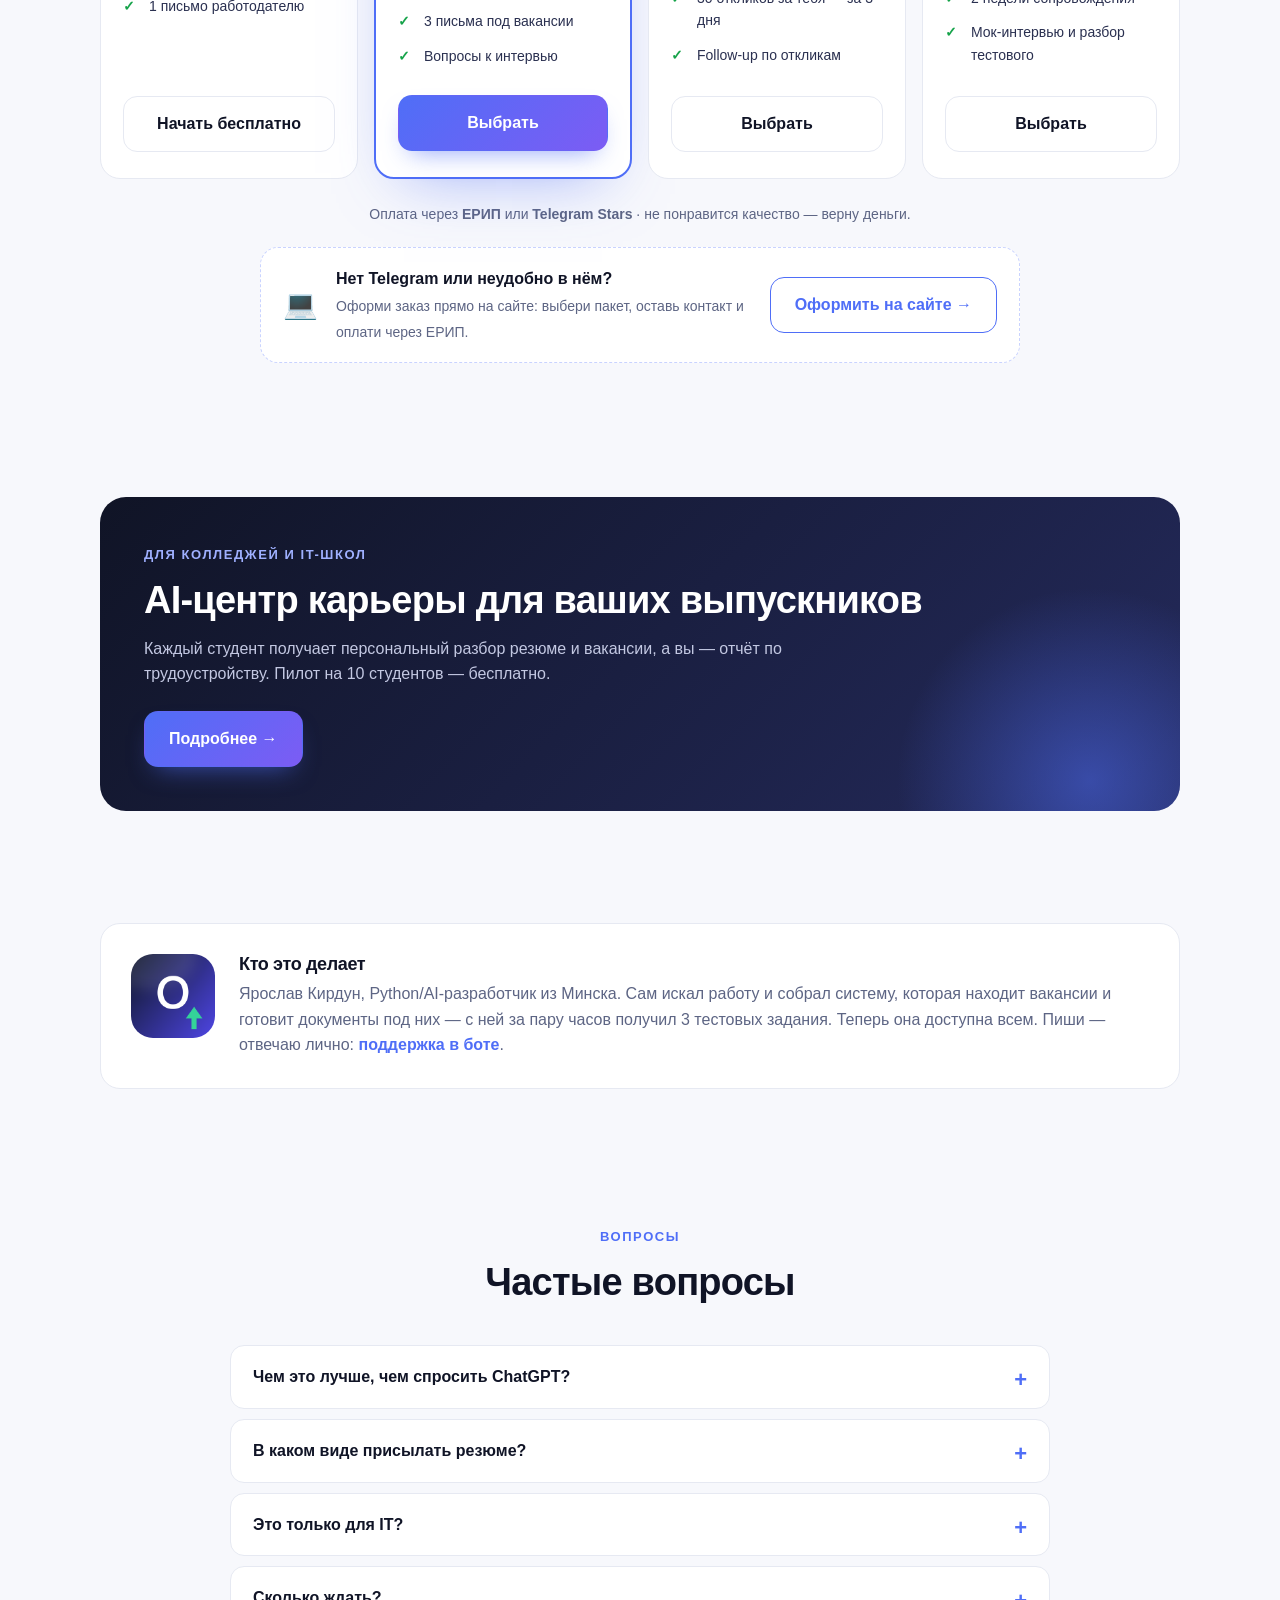
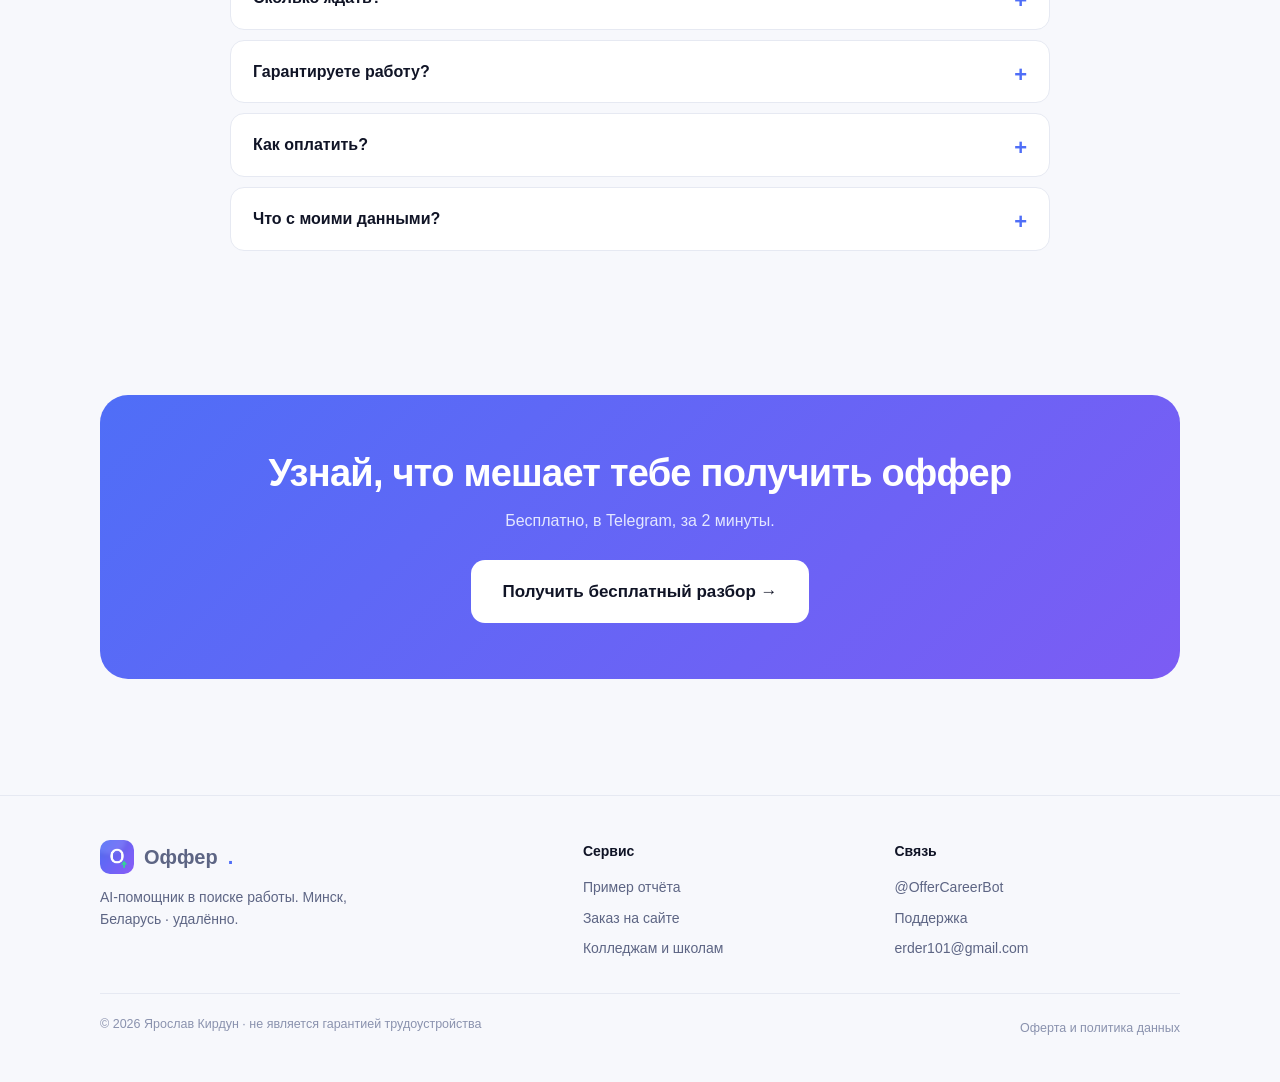
==== commit 5366f9a3: "Add 30-second promo video to the How it works section Shows the real bot flow (resume -> role -> rep" ====
--- a/index.html
+++ b/index.html
@@ -98,10 +98,17 @@
         <span class="eyebrow">Как работает</span>
         <h2>Три шага до сильного резюме</h2>
       </div>
-      <div class="steps steps-3">
-        <div class="step"><h3>Пришли резюме в бот</h3><p>Файлом PDF или Word, фото или текстом — и одной строкой, какую работу ищешь.</p></div>
-        <div class="step"><h3>Через 2 минуты — отчёт</h3><p>Оценка, правки «было → стало», свежие вакансии и письмо работодателю.</p></div>
-        <div class="step"><h3>Откликайся уверенно</h3><p>Нужно больше — пакет с 20–60 вакансиями, двумя готовыми резюме и письмами.</p></div>
+      <div class="how-grid">
+        <div class="steps steps-3">
+          <div class="step"><h3>Пришли резюме в бот</h3><p>Файлом PDF или Word, фото или текстом — и одной строкой, какую работу ищешь.</p></div>
+          <div class="step"><h3>Через 2 минуты — отчёт</h3><p>Оценка, правки «было → стало», свежие вакансии и письмо работодателю.</p></div>
+          <div class="step"><h3>Откликайся уверенно</h3><p>Нужно больше — пакет с 20–60 вакансиями, двумя готовыми резюме и письмами.</p></div>
+        </div>
+        <figure class="how-video reveal">
+          <video src="assets/promo.mp4" poster="assets/promo-poster.jpg" autoplay muted loop playsinline preload="metadata"
+                 aria-label="30 секунд: как бот разбирает резюме"></video>
+          <figcaption>30 секунд: настоящий разбор от отправки резюме до отчёта</figcaption>
+        </figure>
       </div>
     </div>
   </section>
--- a/style.css
+++ b/style.css
@@ -299,6 +299,13 @@
 .header .nav-links{display:flex}
 .header .burger{display:none}
 @media (max-width:980px){.steps.steps-3{grid-template-columns:1fr}}
+.how-grid{display:grid;grid-template-columns:1fr 300px;gap:48px;align-items:center}
+.how-grid .steps.steps-3{grid-template-columns:1fr;gap:26px}
+.how-video{margin:0;text-align:center}
+.how-video video{display:block;width:100%;aspect-ratio:9/16;border-radius:34px;background:#0b1046;
+  border:8px solid #101426;box-shadow:var(--shadow-lg)}
+.how-video figcaption{margin-top:12px;color:var(--muted);font-size:13.5px}
+@media (max-width:980px){.how-grid{grid-template-columns:1fr;gap:36px}.how-video{max-width:300px;margin:0 auto}}
 @media (max-width:760px){
   .header .nav-links{display:none}
   .header .burger{display:block}
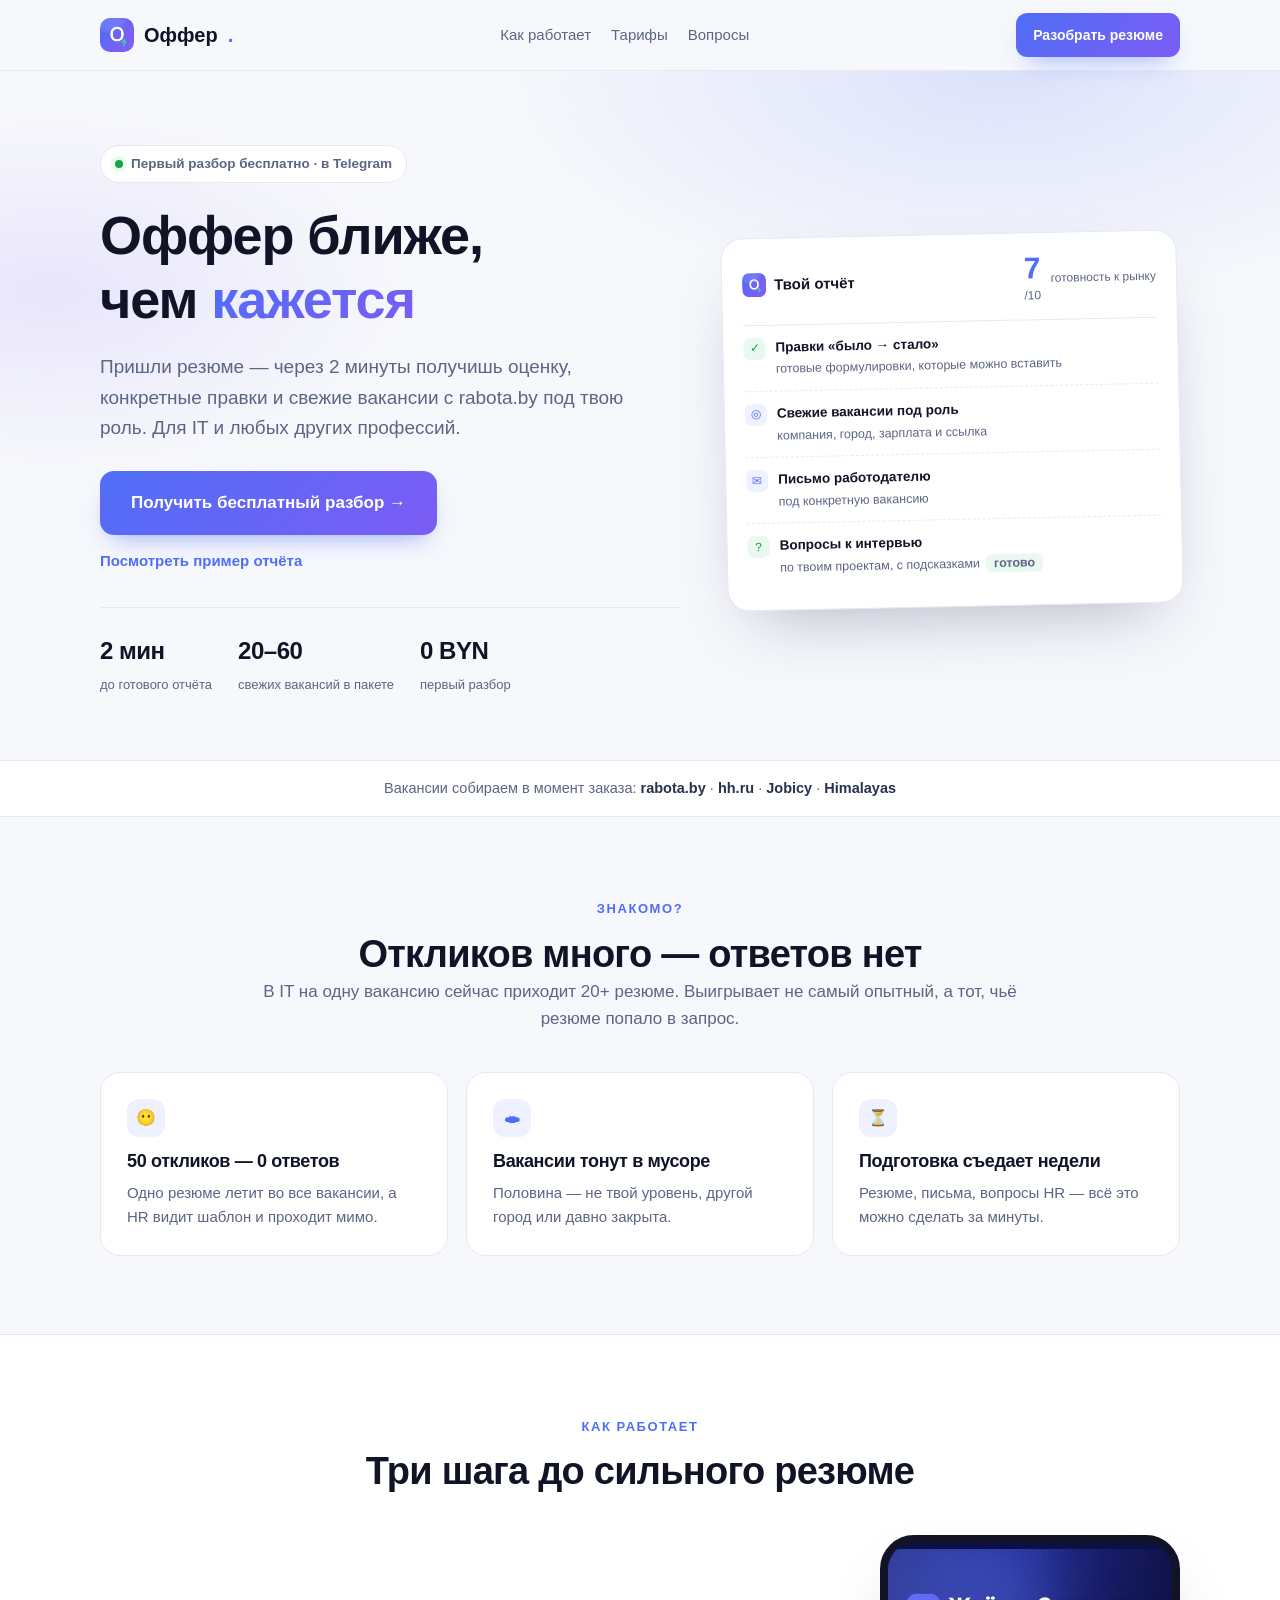
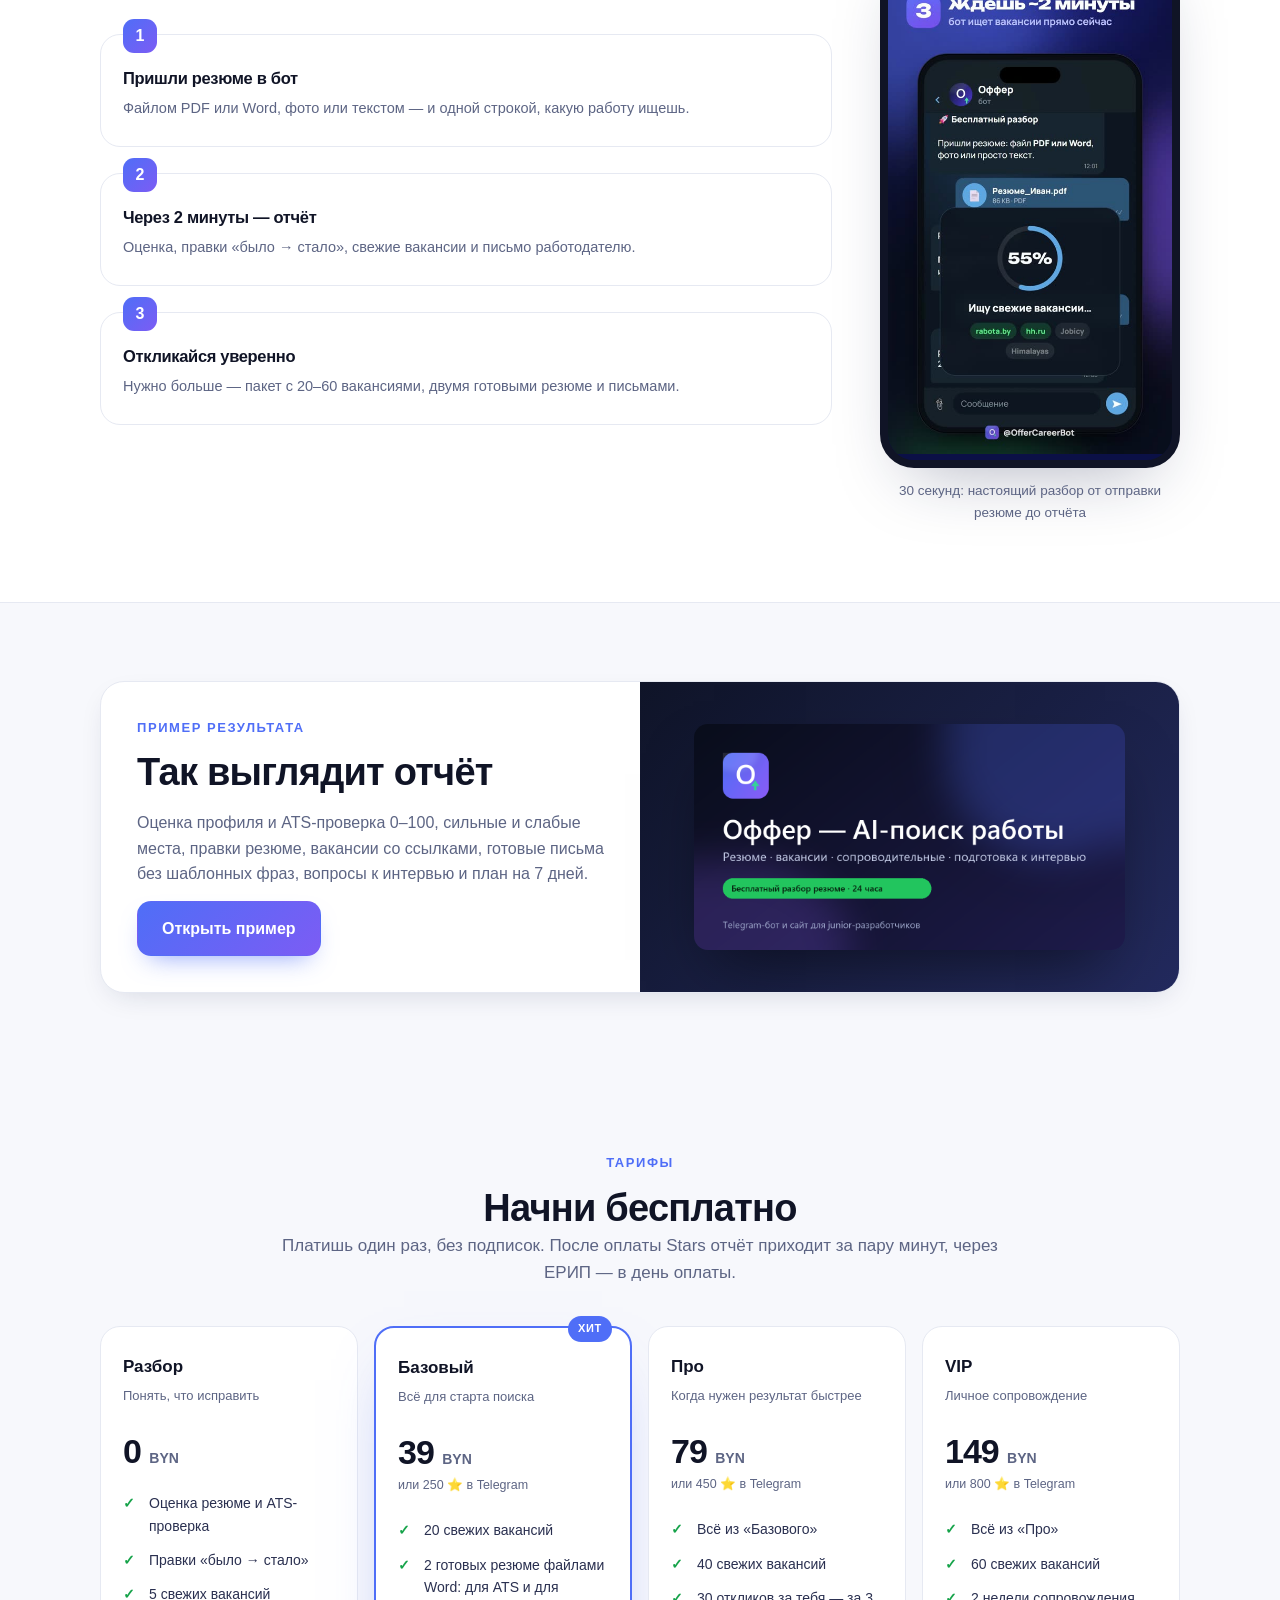
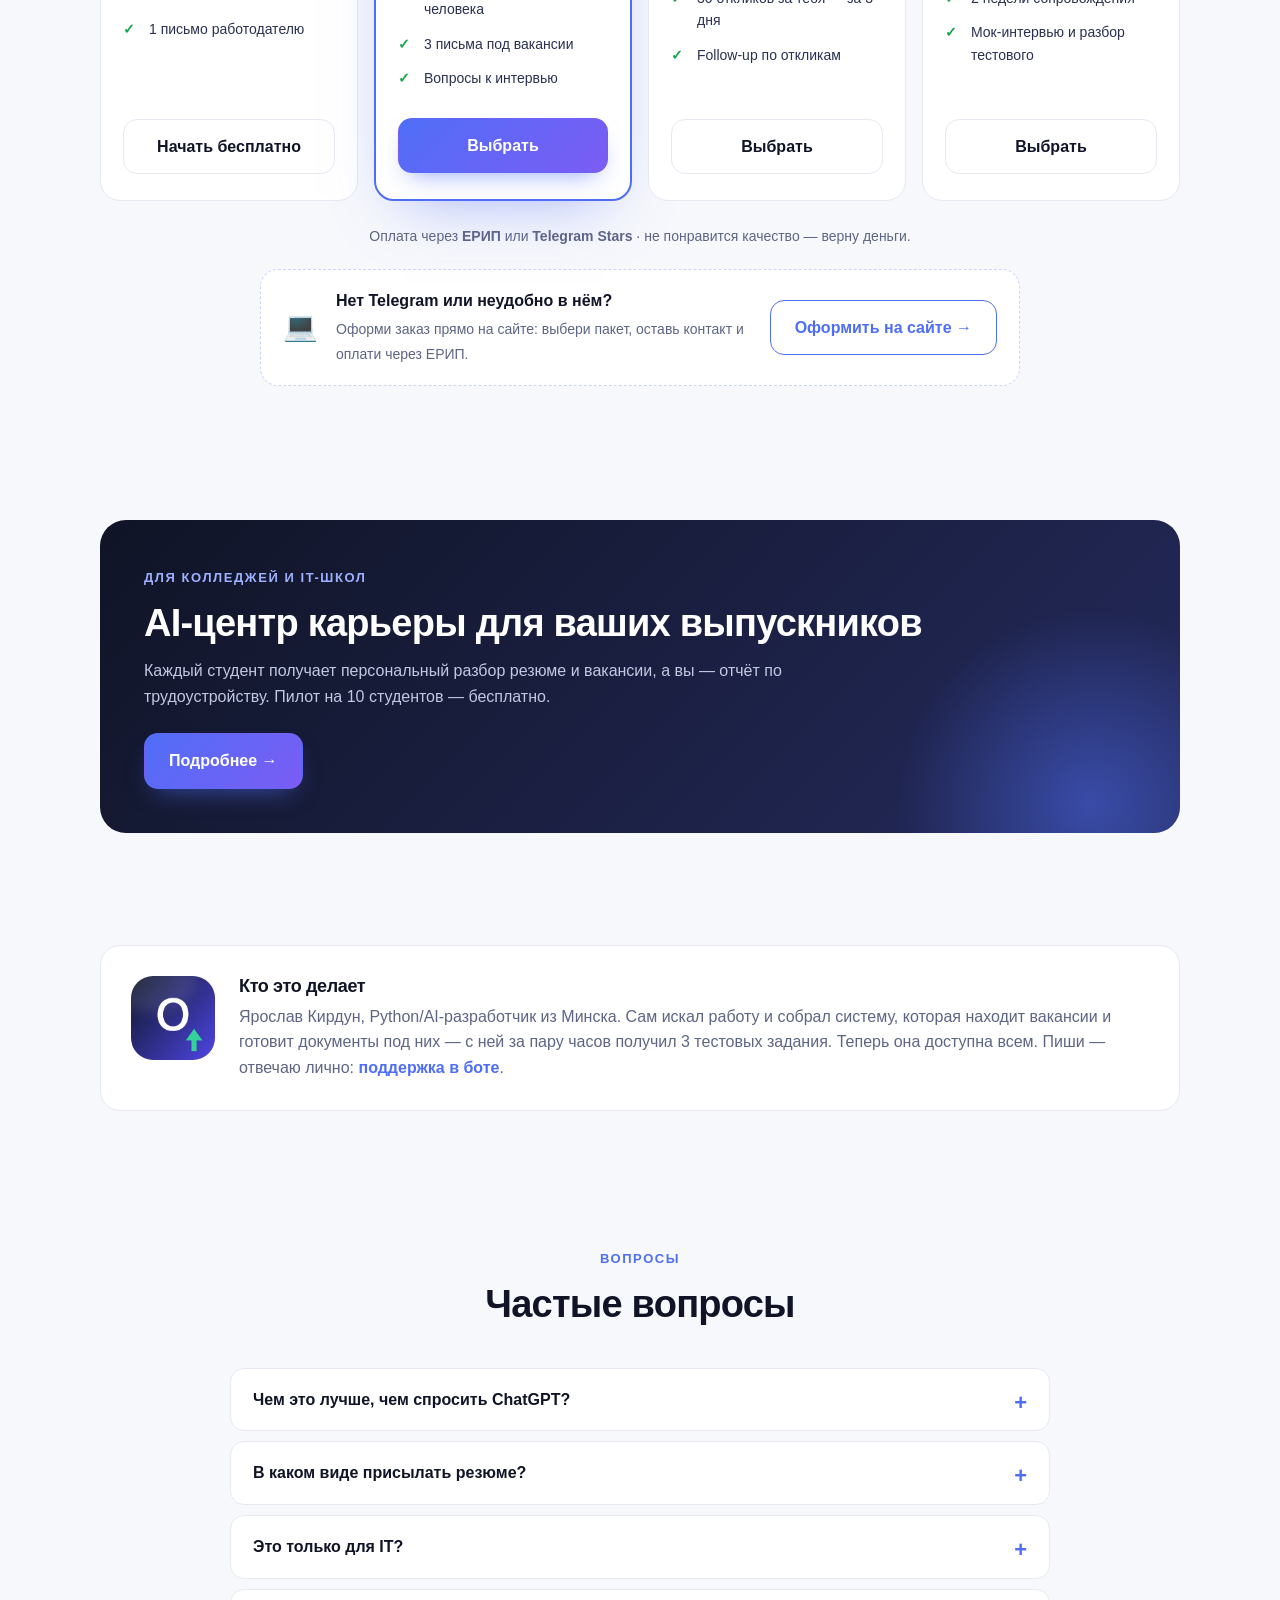
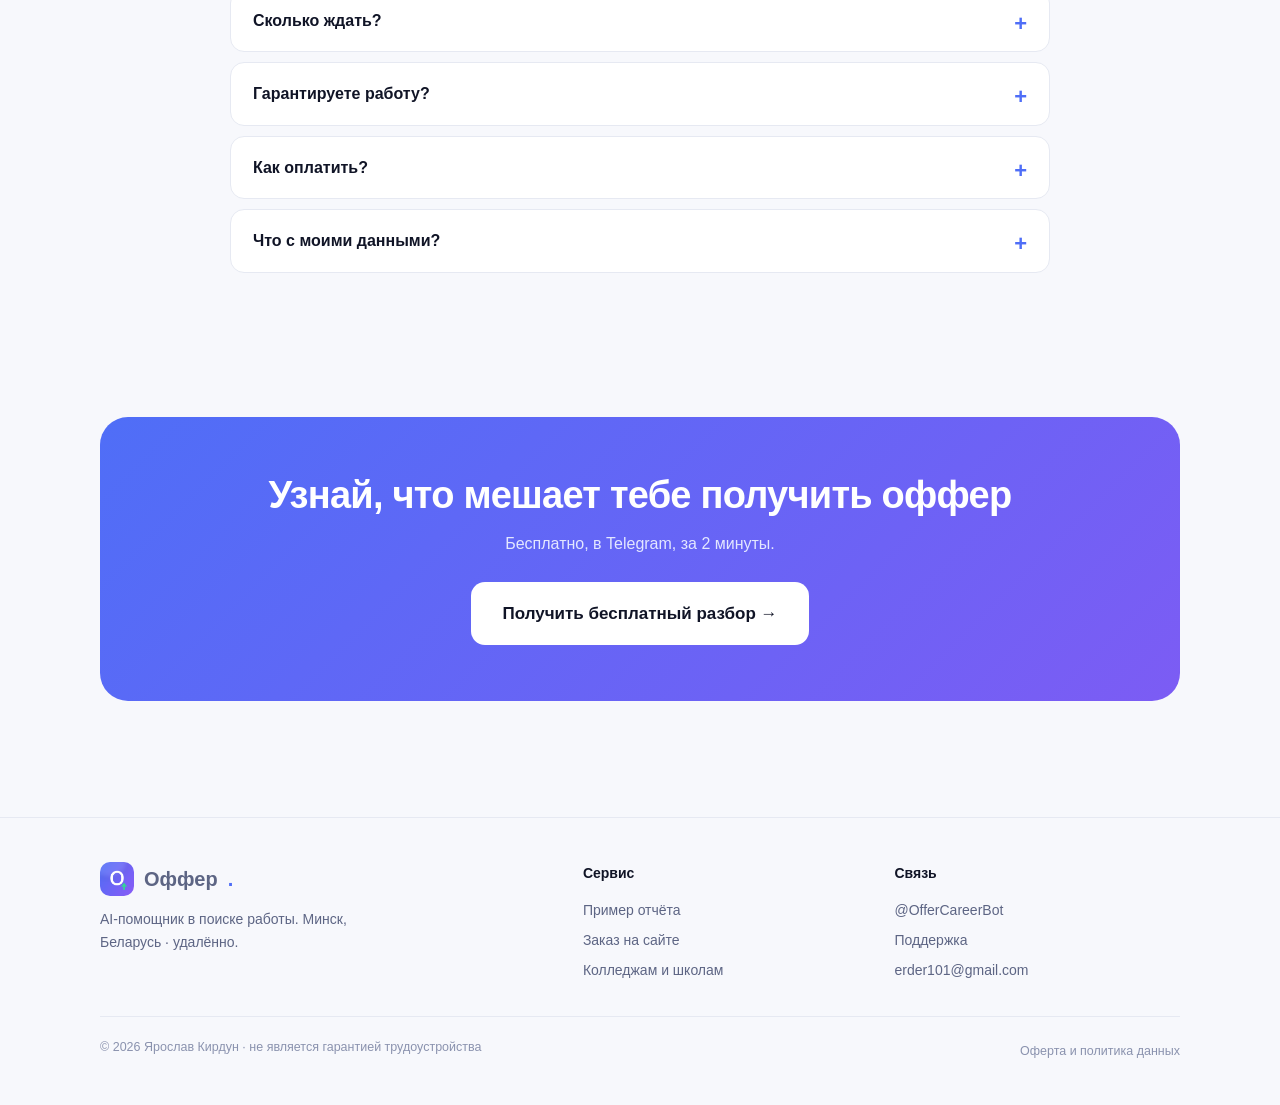
==== commit 39ed1be5: "Landing: mention ATS check and Word resumes now live in the bot Co-Authored-By: Claude Opus 5.5 <nor" ====
--- a/index.html
+++ b/index.html
@@ -17,7 +17,7 @@
 <link rel="icon" href="assets/favicon.ico" sizes="any">
 <link rel="icon" type="image/png" href="assets/favicon.png">
 <link rel="apple-touch-icon" href="assets/favicon.png">
-<link rel="stylesheet" href="style.css?v=20261022a">
+<link rel="stylesheet" href="style.css?v=20261023a">
 <script type="application/ld+json">{"@context": "https://schema.org", "@graph": [{"@type": "FAQPage", "mainEntity": [{"@type": "Question", "name": "Чем это лучше, чем спросить ChatGPT?", "acceptedAnswer": {"@type": "Answer", "text": "ChatGPT не знает, какие вакансии открыты сегодня. Оффер в момент заказа собирает свежие вакансии с rabota.by и hh.ru, подбирает их под твою роль и пишет правки и письма именно под них."}}, {"@type": "Question", "name": "В каком виде присылать резюме?", "acceptedAnswer": {"@type": "Answer", "text": "Как есть: файл PDF или Word, фото или скриншот, либо просто текст. Нет резюме — напиши 5–10 строк об опыте, навыках и образовании, этого хватит для разбора."}}, {"@type": "Question", "name": "Это только для IT?", "acceptedAnswer": {"@type": "Answer", "text": "Нет. Бухгалтер, маркетолог, менеджер, учитель — разбор и вакансии работают для любой профессии."}}, {"@type": "Question", "name": "Сколько ждать?", "acceptedAnswer": {"@type": "Answer", "text": "Бесплатный разбор и оплата Stars — около 2 минут. При оплате через ЕРИП отчёт приходит, как только платёж поступит, — обычно в тот же день."}}, {"@type": "Question", "name": "Гарантируете работу?", "acceptedAnswer": {"@type": "Answer", "text": "Нет — честно этого не может обещать никто. Гарантирую качество и сроки: если отчёт не устроит, верну деньги за пакет."}}, {"@type": "Question", "name": "Как оплатить?", "acceptedAnswer": {"@type": "Answer", "text": "Через ЕРИП в приложении банка или Telegram Stars прямо в боте. Никогда не прошу коды из СМС и данные карты."}}, {"@type": "Question", "name": "Что с моими данными?", "acceptedAnswer": {"@type": "Answer", "text": "Резюме используется только для твоего отчёта: его обрабатывает AI-модель, оно не публикуется и не продаётся. Удалить данные можно по запросу. Подробнее — в оферте."}}]}, {"@type": "Service", "name": "Оффер — разбор резюме и подбор вакансий", "serviceType": "Карьерная консультация, разбор резюме", "areaServed": {"@type": "Country", "name": "Беларусь"}, "url": "https://yarik002.github.io/offer-site/", "offers": [{"@type": "Offer", "name": "Бесплатный разбор", "price": "0", "priceCurrency": "BYN"}, {"@type": "Offer", "name": "Базовый", "price": "39", "priceCurrency": "BYN"}, {"@type": "Offer", "name": "Про", "price": "79", "priceCurrency": "BYN"}, {"@type": "Offer", "name": "VIP", "price": "149", "priceCurrency": "BYN"}]}]}</script>
 </head>
 <body>
@@ -104,7 +104,7 @@
           <div class="step"><h3>Через 2 минуты — отчёт</h3><p>Оценка, правки «было → стало», свежие вакансии и письмо работодателю.</p></div>
           <div class="step"><h3>Откликайся уверенно</h3><p>Нужно больше — пакет с 20–60 вакансиями, двумя готовыми резюме и письмами.</p></div>
         </div>
-        <figure class="how-video reveal">
+        <figure class="how-video reveal" style="max-width:300px;margin:0 auto">
           <video src="assets/promo.mp4" poster="assets/promo-poster.jpg" autoplay muted loop playsinline preload="metadata"
                  aria-label="30 секунд: как бот разбирает резюме"></video>
           <figcaption>30 секунд: настоящий разбор от отправки резюме до отчёта</figcaption>
@@ -119,7 +119,7 @@
         <div class="demo-left">
           <span class="eyebrow">Пример результата</span>
           <h2 style="margin-bottom:14px">Так выглядит отчёт</h2>
-          <p style="color:var(--muted)">Оценка профиля, сильные и слабые места, правки резюме, ключевые слова для ATS, вакансии со ссылками, готовые письма, вопросы к интервью и план на 7 дней.</p>
+          <p style="color:var(--muted)">Оценка профиля и ATS-проверка 0–100, сильные и слабые места, правки резюме, вакансии со ссылками, готовые письма без шаблонных фраз, вопросы к интервью и план на 7 дней.</p>
           <div class="cta-row">
             <a class="btn btn-primary" href="demo-report.html">Открыть пример</a>
           </div>
@@ -143,7 +143,7 @@
           <div class="pname">Разбор</div>
           <div class="pdesc">Понять, что исправить</div>
           <div class="price">0 <small>BYN</small></div>
-          <ul><li>Оценка резюме</li><li>Правки «было → стало»</li><li>5 свежих вакансий</li><li>1 письмо работодателю</li></ul>
+          <ul><li>Оценка резюме и ATS-проверка</li><li>Правки «было → стало»</li><li>5 свежих вакансий</li><li>1 письмо работодателю</li></ul>
           <a class="btn btn-ghost" href="https://t.me/OfferCareerBot?start=free_audit" target="_blank" rel="noopener">Начать бесплатно</a>
         </div>
         <div class="plan hot">
@@ -151,7 +151,7 @@
           <div class="pdesc">Всё для старта поиска</div>
           <div class="price">39 <small>BYN</small></div>
           <div class="stars-price">или 250 ⭐ в Telegram</div>
-          <ul><li>20 свежих вакансий</li><li>2 готовых резюме: для ATS и для человека</li><li>3 письма под вакансии</li><li>Вопросы к интервью</li></ul>
+          <ul><li>20 свежих вакансий</li><li>2 готовых резюме файлами Word: для ATS и для человека</li><li>3 письма под вакансии</li><li>Вопросы к интервью</li></ul>
           <a class="btn btn-primary" href="https://t.me/OfferCareerBot?start=buy_base" target="_blank" rel="noopener" data-choose="base">Выбрать</a>
         </div>
         <div class="plan">
--- a/style.css
+++ b/style.css
@@ -133,6 +133,8 @@
   font-size:14px;color:var(--muted);cursor:pointer;transition:.15s}
 .pricing-toggle button.active{background:linear-gradient(135deg,var(--accent),var(--accent-2));color:#fff}
 .plans{display:grid;grid-template-columns:repeat(4,1fr);gap:16px;align-items:stretch}
+.plans.plans-3{grid-template-columns:repeat(3,1fr)}
+@media (max-width:860px){.plans.plans-3{grid-template-columns:1fr;max-width:460px;margin:0 auto}}
 .plan{position:relative;display:flex;flex-direction:column;background:#fff;border:1px solid var(--line);
   border-radius:var(--radius);padding:26px 22px;transition:.2s}
 .plan:hover{box-shadow:var(--shadow);transform:translateY(-3px)}
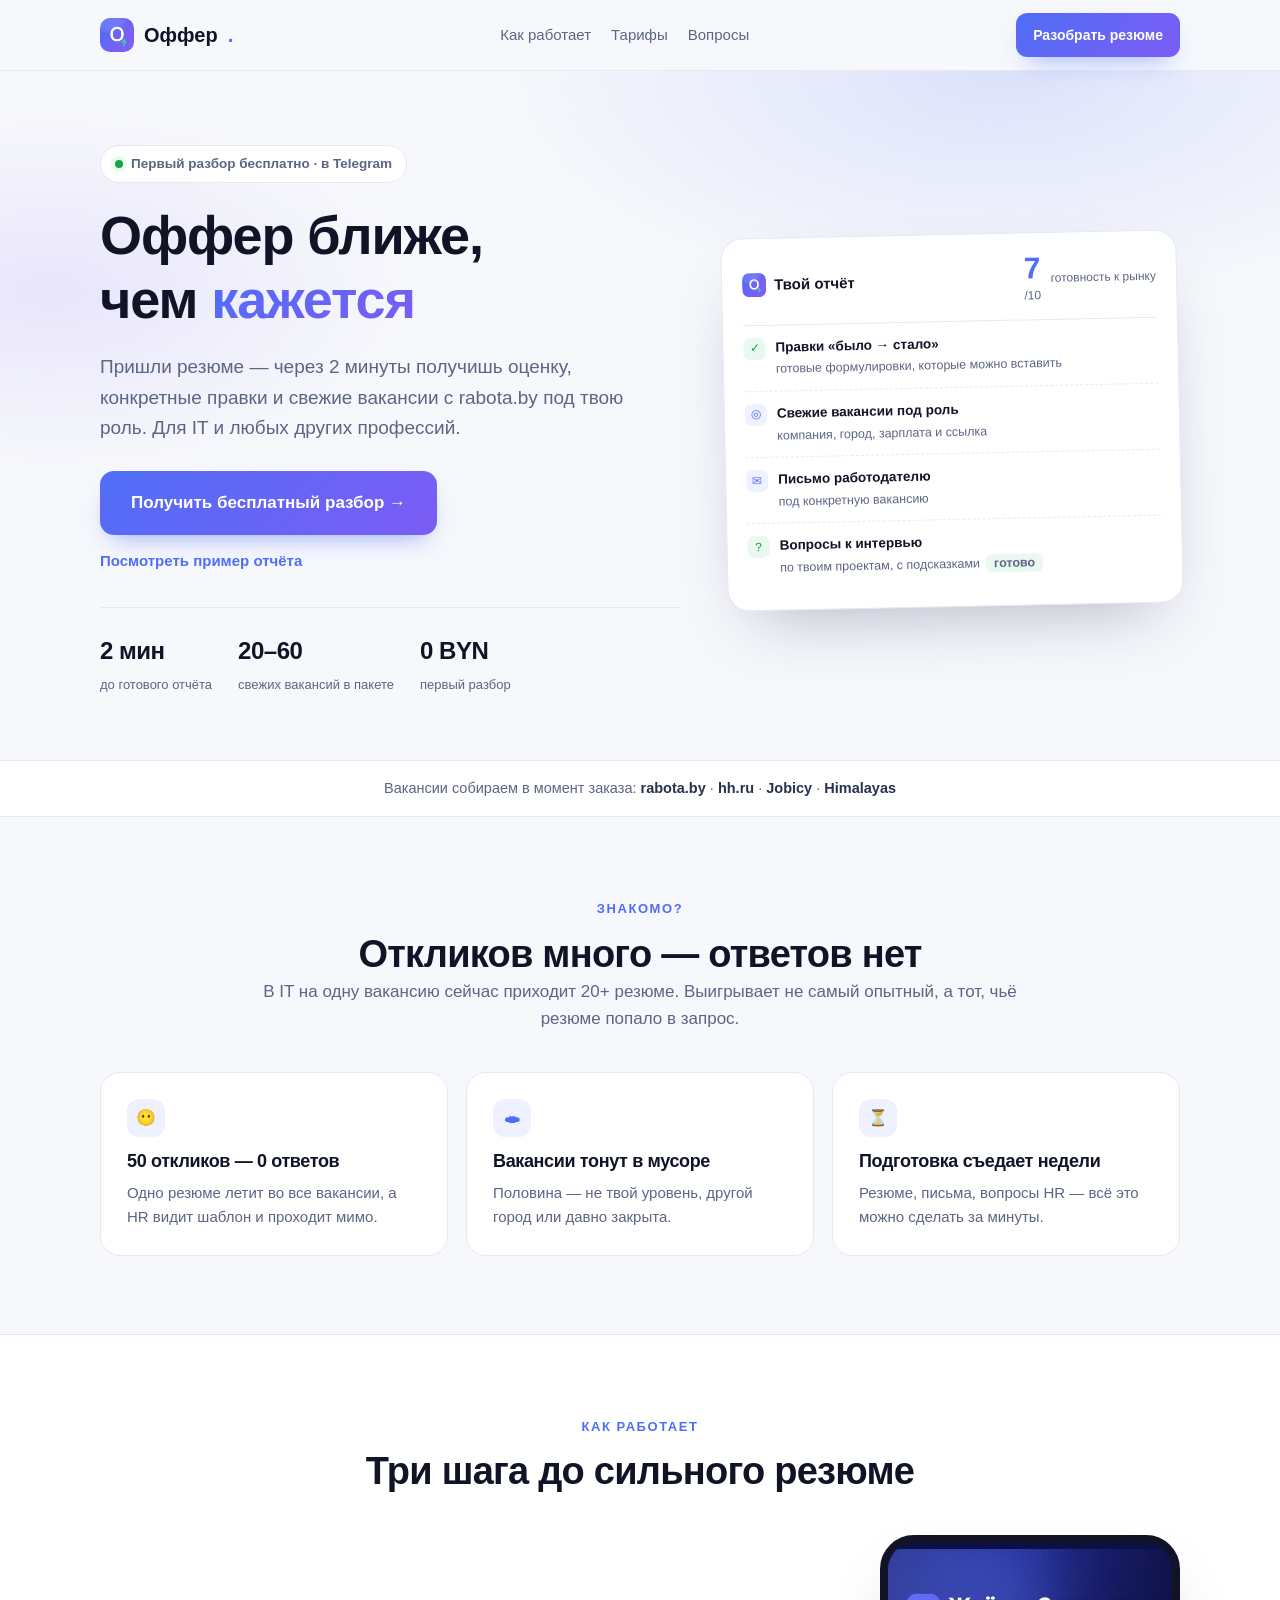
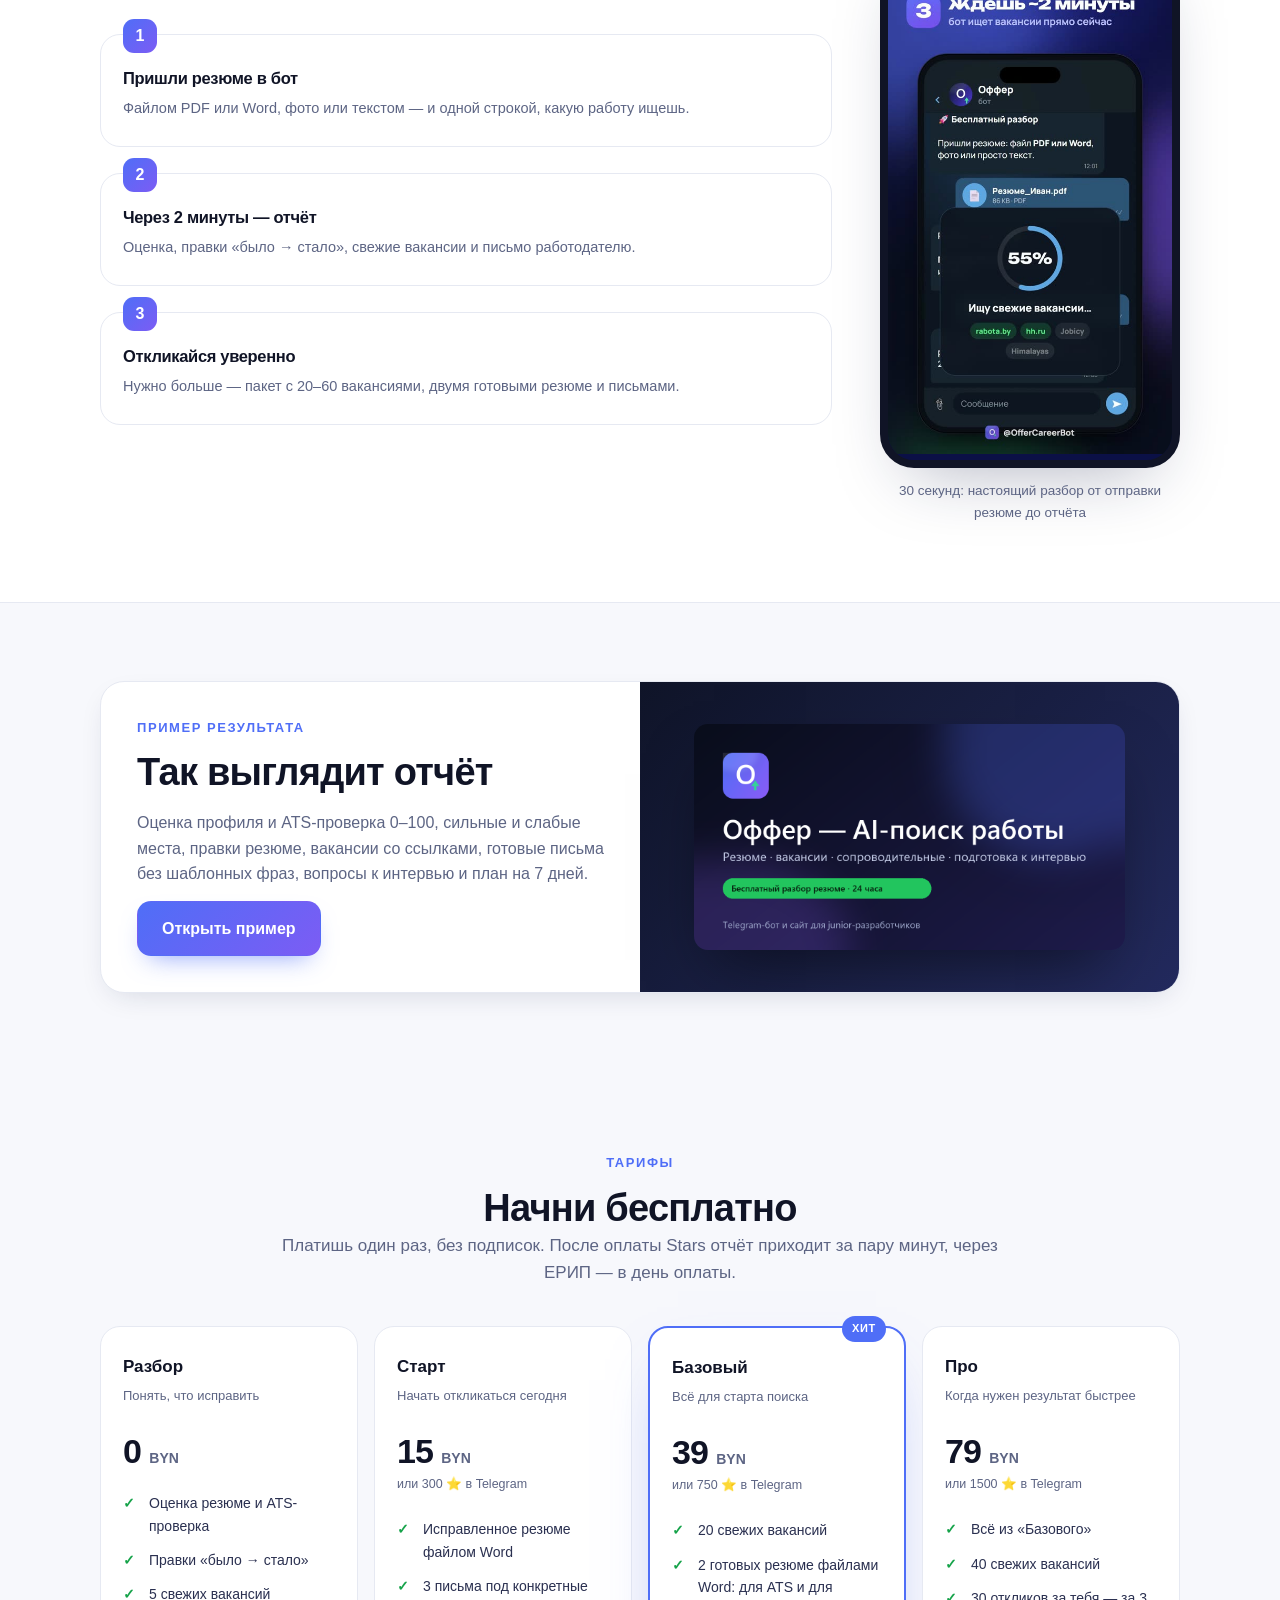
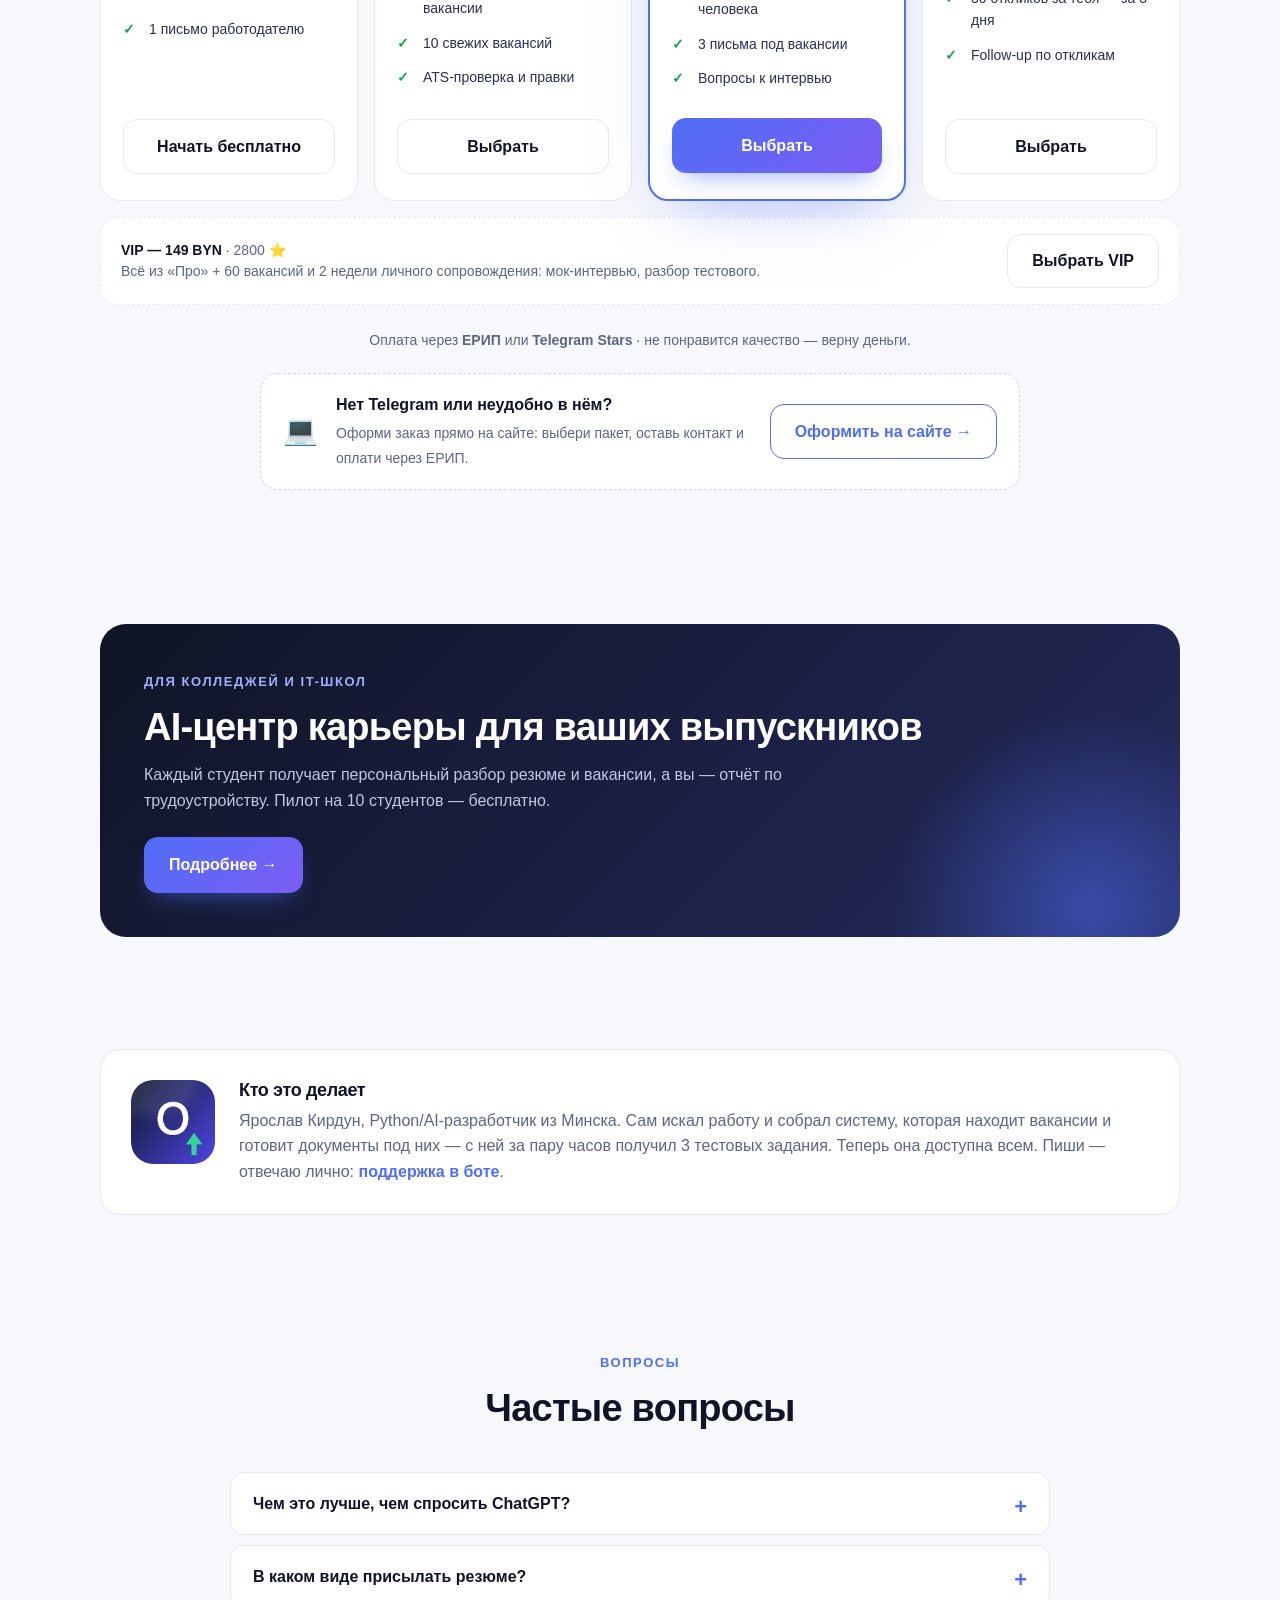
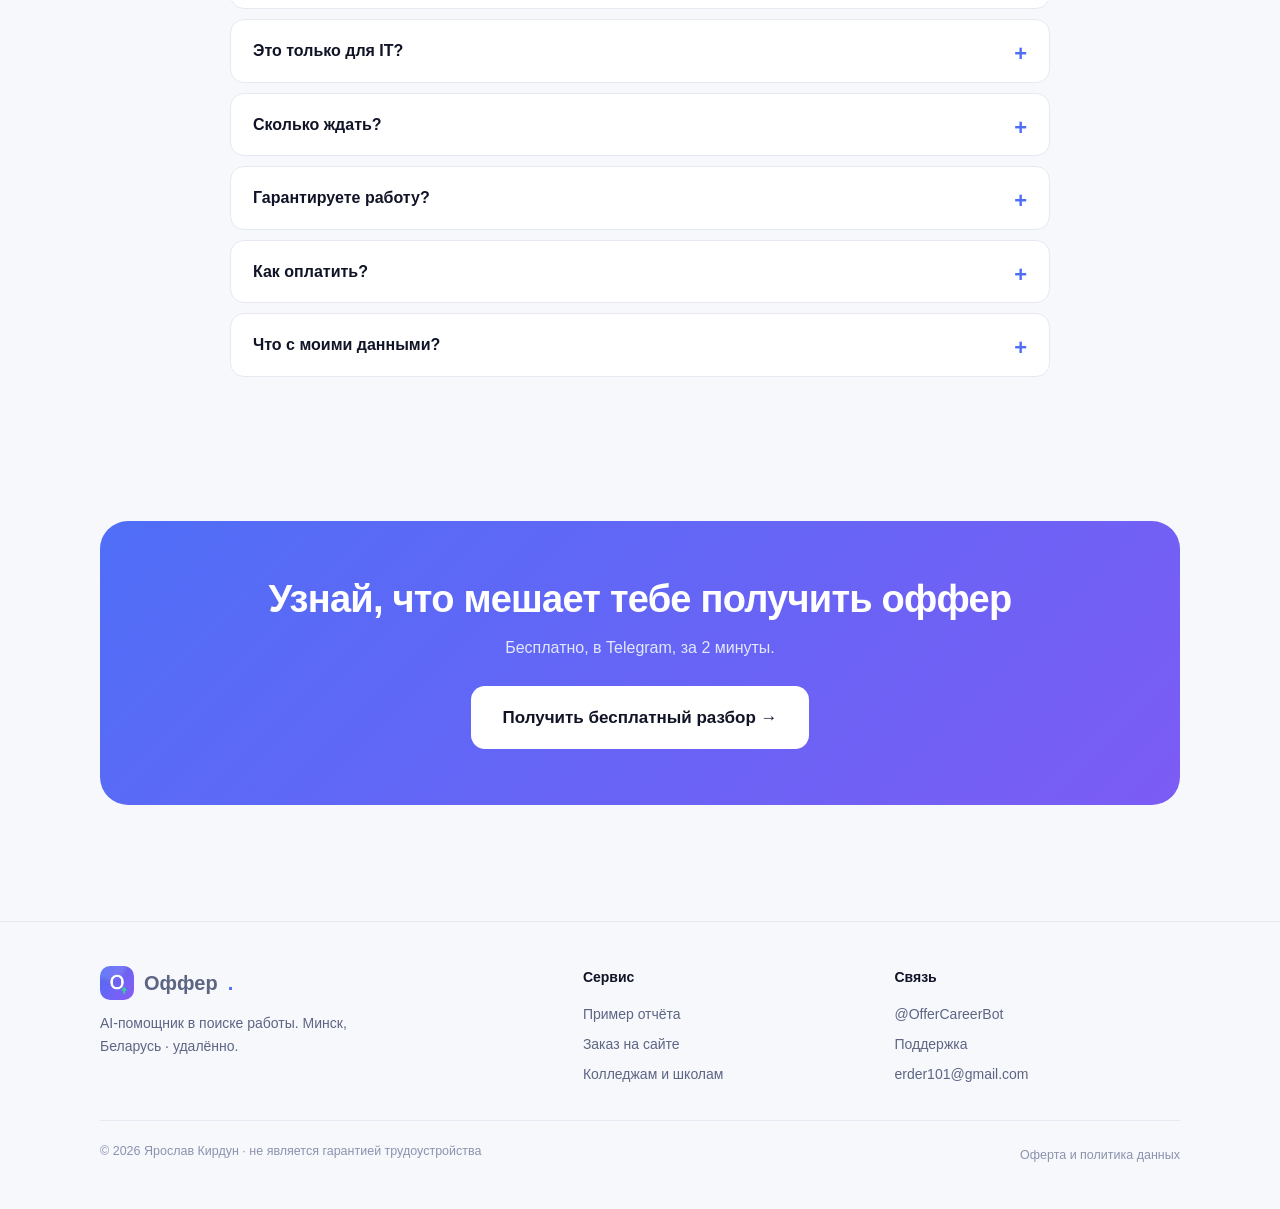
==== commit 91f556dd: "Site: "Старт" package for 15 BYN, Stars prices at parity, VIP as a line - Pricing shows Разбор / Ста" ====
--- a/index.html
+++ b/index.html
@@ -17,8 +17,8 @@
 <link rel="icon" href="assets/favicon.ico" sizes="any">
 <link rel="icon" type="image/png" href="assets/favicon.png">
 <link rel="apple-touch-icon" href="assets/favicon.png">
-<link rel="stylesheet" href="style.css?v=20261023a">
-<script type="application/ld+json">{"@context": "https://schema.org", "@graph": [{"@type": "FAQPage", "mainEntity": [{"@type": "Question", "name": "Чем это лучше, чем спросить ChatGPT?", "acceptedAnswer": {"@type": "Answer", "text": "ChatGPT не знает, какие вакансии открыты сегодня. Оффер в момент заказа собирает свежие вакансии с rabota.by и hh.ru, подбирает их под твою роль и пишет правки и письма именно под них."}}, {"@type": "Question", "name": "В каком виде присылать резюме?", "acceptedAnswer": {"@type": "Answer", "text": "Как есть: файл PDF или Word, фото или скриншот, либо просто текст. Нет резюме — напиши 5–10 строк об опыте, навыках и образовании, этого хватит для разбора."}}, {"@type": "Question", "name": "Это только для IT?", "acceptedAnswer": {"@type": "Answer", "text": "Нет. Бухгалтер, маркетолог, менеджер, учитель — разбор и вакансии работают для любой профессии."}}, {"@type": "Question", "name": "Сколько ждать?", "acceptedAnswer": {"@type": "Answer", "text": "Бесплатный разбор и оплата Stars — около 2 минут. При оплате через ЕРИП отчёт приходит, как только платёж поступит, — обычно в тот же день."}}, {"@type": "Question", "name": "Гарантируете работу?", "acceptedAnswer": {"@type": "Answer", "text": "Нет — честно этого не может обещать никто. Гарантирую качество и сроки: если отчёт не устроит, верну деньги за пакет."}}, {"@type": "Question", "name": "Как оплатить?", "acceptedAnswer": {"@type": "Answer", "text": "Через ЕРИП в приложении банка или Telegram Stars прямо в боте. Никогда не прошу коды из СМС и данные карты."}}, {"@type": "Question", "name": "Что с моими данными?", "acceptedAnswer": {"@type": "Answer", "text": "Резюме используется только для твоего отчёта: его обрабатывает AI-модель, оно не публикуется и не продаётся. Удалить данные можно по запросу. Подробнее — в оферте."}}]}, {"@type": "Service", "name": "Оффер — разбор резюме и подбор вакансий", "serviceType": "Карьерная консультация, разбор резюме", "areaServed": {"@type": "Country", "name": "Беларусь"}, "url": "https://yarik002.github.io/offer-site/", "offers": [{"@type": "Offer", "name": "Бесплатный разбор", "price": "0", "priceCurrency": "BYN"}, {"@type": "Offer", "name": "Базовый", "price": "39", "priceCurrency": "BYN"}, {"@type": "Offer", "name": "Про", "price": "79", "priceCurrency": "BYN"}, {"@type": "Offer", "name": "VIP", "price": "149", "priceCurrency": "BYN"}]}]}</script>
+<link rel="stylesheet" href="style.css?v=20261023b">
+<script type="application/ld+json">{"@context": "https://schema.org", "@graph": [{"@type": "FAQPage", "mainEntity": [{"@type": "Question", "name": "Чем это лучше, чем спросить ChatGPT?", "acceptedAnswer": {"@type": "Answer", "text": "ChatGPT не знает, какие вакансии открыты сегодня. Оффер в момент заказа собирает свежие вакансии с rabota.by и hh.ru, подбирает их под твою роль и пишет правки и письма именно под них."}}, {"@type": "Question", "name": "В каком виде присылать резюме?", "acceptedAnswer": {"@type": "Answer", "text": "Как есть: файл PDF или Word, фото или скриншот, либо просто текст. Нет резюме — напиши 5–10 строк об опыте, навыках и образовании, этого хватит для разбора."}}, {"@type": "Question", "name": "Это только для IT?", "acceptedAnswer": {"@type": "Answer", "text": "Нет. Бухгалтер, маркетолог, менеджер, учитель — разбор и вакансии работают для любой профессии."}}, {"@type": "Question", "name": "Сколько ждать?", "acceptedAnswer": {"@type": "Answer", "text": "Бесплатный разбор и оплата Stars — около 2 минут. При оплате через ЕРИП отчёт приходит, как только платёж поступит, — обычно в тот же день."}}, {"@type": "Question", "name": "Гарантируете работу?", "acceptedAnswer": {"@type": "Answer", "text": "Нет — честно этого не может обещать никто. Гарантирую качество и сроки: если отчёт не устроит, верну деньги за пакет."}}, {"@type": "Question", "name": "Как оплатить?", "acceptedAnswer": {"@type": "Answer", "text": "Через ЕРИП в приложении банка или Telegram Stars прямо в боте. Никогда не прошу коды из СМС и данные карты."}}, {"@type": "Question", "name": "Что с моими данными?", "acceptedAnswer": {"@type": "Answer", "text": "Резюме используется только для твоего отчёта: его обрабатывает AI-модель, оно не публикуется и не продаётся. Удалить данные можно по запросу. Подробнее — в оферте."}}]}, {"@type": "Service", "name": "Оффер — разбор резюме и подбор вакансий", "serviceType": "Карьерная консультация, разбор резюме", "areaServed": {"@type": "Country", "name": "Беларусь"}, "url": "https://yarik002.github.io/offer-site/", "offers": [{"@type": "Offer", "name": "Бесплатный разбор", "price": "0", "priceCurrency": "BYN"}, {"@type": "Offer", "name": "Старт", "price": "15", "priceCurrency": "BYN"}, {"@type": "Offer", "name": "Базовый", "price": "39", "priceCurrency": "BYN"}, {"@type": "Offer", "name": "Про", "price": "79", "priceCurrency": "BYN"}, {"@type": "Offer", "name": "VIP", "price": "149", "priceCurrency": "BYN"}]}]}</script>
 </head>
 <body>
 
@@ -146,11 +146,19 @@
           <ul><li>Оценка резюме и ATS-проверка</li><li>Правки «было → стало»</li><li>5 свежих вакансий</li><li>1 письмо работодателю</li></ul>
           <a class="btn btn-ghost" href="https://t.me/OfferCareerBot?start=free_audit" target="_blank" rel="noopener">Начать бесплатно</a>
         </div>
+        <div class="plan">
+          <div class="pname">Старт</div>
+          <div class="pdesc">Начать откликаться сегодня</div>
+          <div class="price">15 <small>BYN</small></div>
+          <div class="stars-price">или 300 ⭐ в Telegram</div>
+          <ul><li>Исправленное резюме файлом Word</li><li>3 письма под конкретные вакансии</li><li>10 свежих вакансий</li><li>ATS-проверка и правки</li></ul>
+          <a class="btn btn-ghost" href="https://t.me/OfferCareerBot?start=buy_start" target="_blank" rel="noopener" data-choose="start">Выбрать</a>
+        </div>
         <div class="plan hot">
           <div class="pname">Базовый</div>
           <div class="pdesc">Всё для старта поиска</div>
           <div class="price">39 <small>BYN</small></div>
-          <div class="stars-price">или 250 ⭐ в Telegram</div>
+          <div class="stars-price">или 750 ⭐ в Telegram</div>
           <ul><li>20 свежих вакансий</li><li>2 готовых резюме файлами Word: для ATS и для человека</li><li>3 письма под вакансии</li><li>Вопросы к интервью</li></ul>
           <a class="btn btn-primary" href="https://t.me/OfferCareerBot?start=buy_base" target="_blank" rel="noopener" data-choose="base">Выбрать</a>
         </div>
@@ -158,18 +166,14 @@
           <div class="pname">Про</div>
           <div class="pdesc">Когда нужен результат быстрее</div>
           <div class="price">79 <small>BYN</small></div>
-          <div class="stars-price">или 450 ⭐ в Telegram</div>
+          <div class="stars-price">или 1500 ⭐ в Telegram</div>
           <ul><li>Всё из «Базового»</li><li>40 свежих вакансий</li><li>30 откликов за тебя — за 3 дня</li><li>Follow-up по откликам</li></ul>
           <a class="btn btn-ghost" href="https://t.me/OfferCareerBot?start=buy_pro" target="_blank" rel="noopener" data-choose="pro">Выбрать</a>
         </div>
-        <div class="plan">
-          <div class="pname">VIP</div>
-          <div class="pdesc">Личное сопровождение</div>
-          <div class="price">149 <small>BYN</small></div>
-          <div class="stars-price">или 800 ⭐ в Telegram</div>
-          <ul><li>Всё из «Про»</li><li>60 свежих вакансий</li><li>2 недели сопровождения</li><li>Мок-интервью и разбор тестового</li></ul>
-          <a class="btn btn-ghost" href="https://t.me/OfferCareerBot?start=buy_vip" target="_blank" rel="noopener" data-choose="vip">Выбрать</a>
-        </div>
+      </div>
+      <div class="vip-line">
+        <div><b>VIP — 149 BYN</b> <span>· 2800 ⭐</span><br><span>Всё из «Про» + 60 вакансий и 2 недели личного сопровождения: мок-интервью, разбор тестового.</span></div>
+        <a class="btn btn-ghost" href="https://t.me/OfferCareerBot?start=buy_vip" target="_blank" rel="noopener" data-choose="vip">Выбрать VIP</a>
       </div>
       <p class="pricing-note">Оплата через <b>ЕРИП</b> или <b>Telegram Stars</b> · не понравится качество — верну деньги.</p>
       <div class="site-order">
@@ -269,6 +273,6 @@
   </div>
 </div>
 
-<script src="script.js?v=20261022a"></script>
+<script src="script.js?v=20261023b"></script>
 </body>
 </html>
--- a/style.css
+++ b/style.css
@@ -295,6 +295,9 @@
 .steps.steps-3{grid-template-columns:repeat(3,1fr)}
 .plan .stars-price{font-size:12.5px;color:var(--muted);margin-top:6px}
 .plan .btn{width:100%}
+.vip-line{display:flex;align-items:center;justify-content:space-between;gap:16px;margin:16px 0 0;padding:16px 20px;background:#fff;border:1px dashed var(--line);border-radius:18px;font-size:14px;line-height:1.5}
+.vip-line span{color:var(--muted)}
+@media (max-width:620px){.vip-line{flex-direction:column;align-items:stretch;text-align:left}}
 .pricing-note{text-align:center;color:var(--muted);font-size:14px;margin:24px auto 0;max-width:720px;line-height:1.7}
 .pricing-note a{color:var(--accent);font-weight:600}
 .footer-grid.footer-3{grid-template-columns:1.6fr 1fr 1fr}
